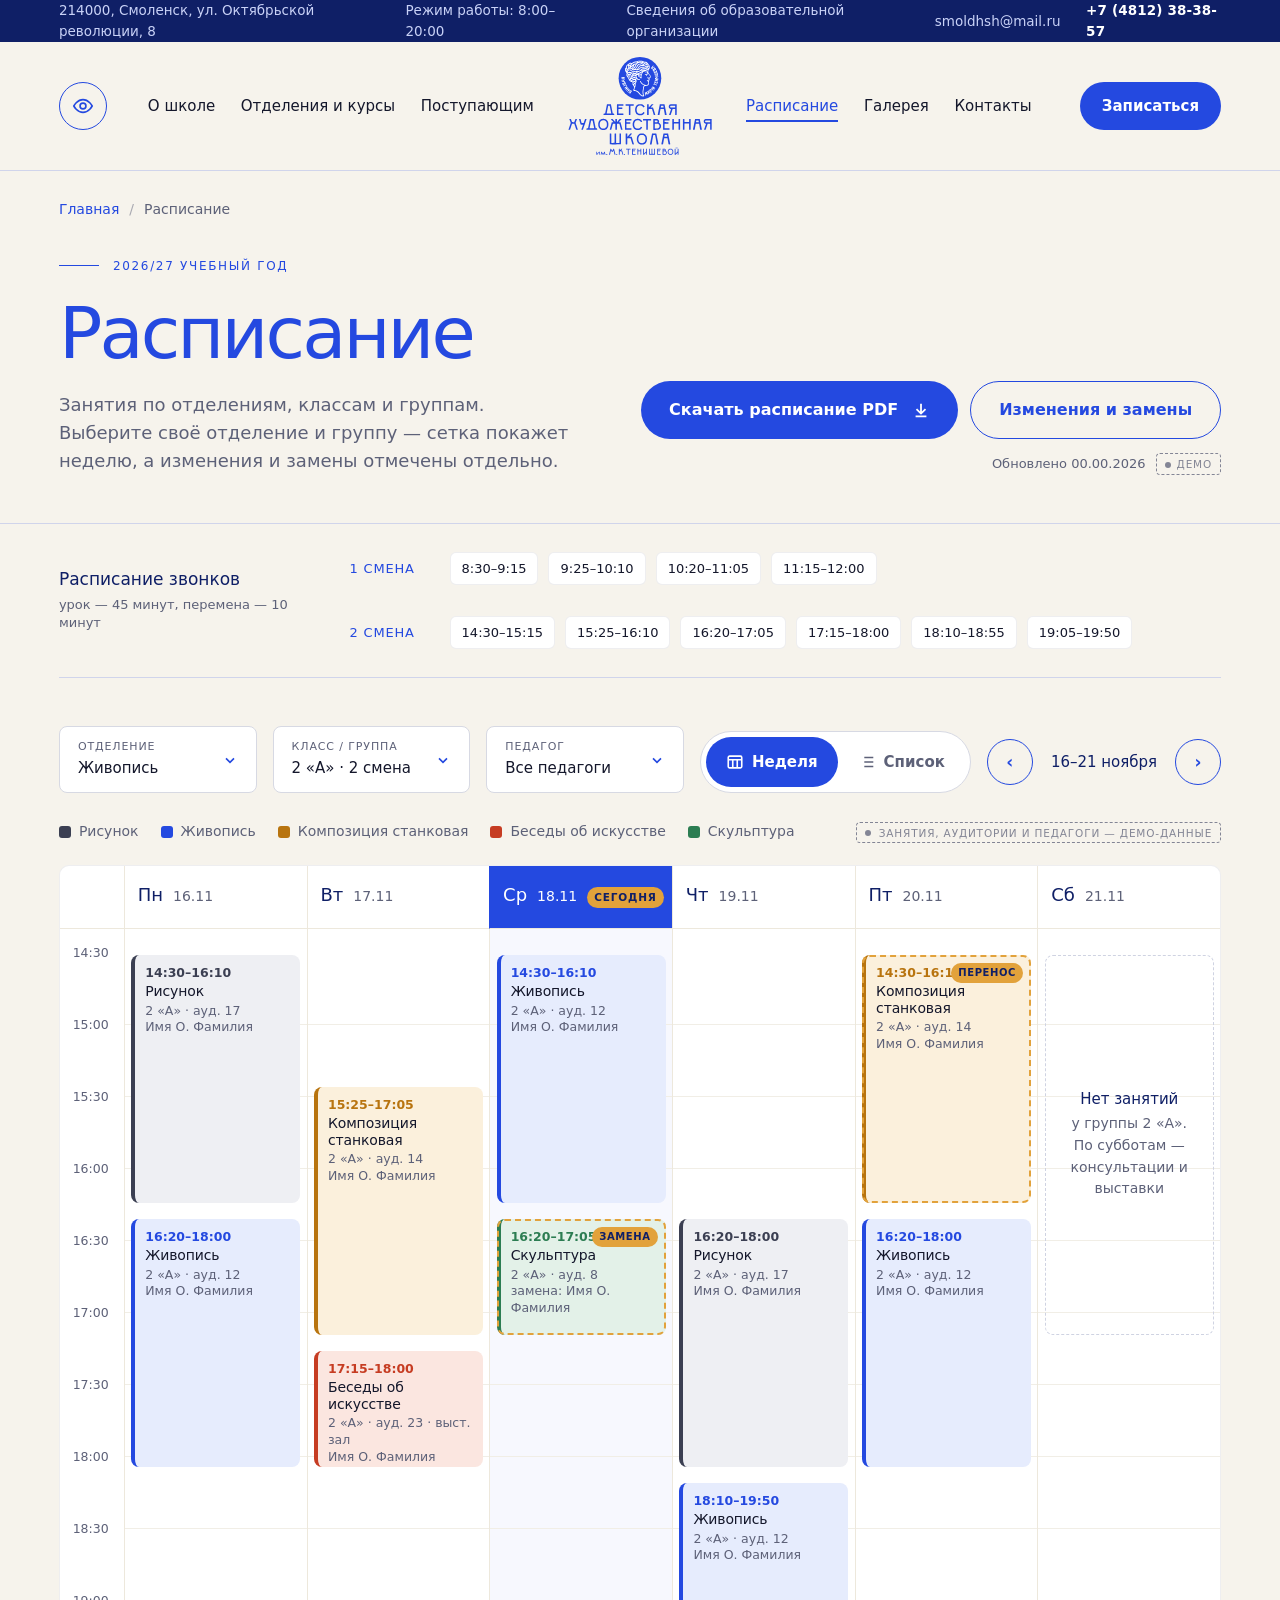
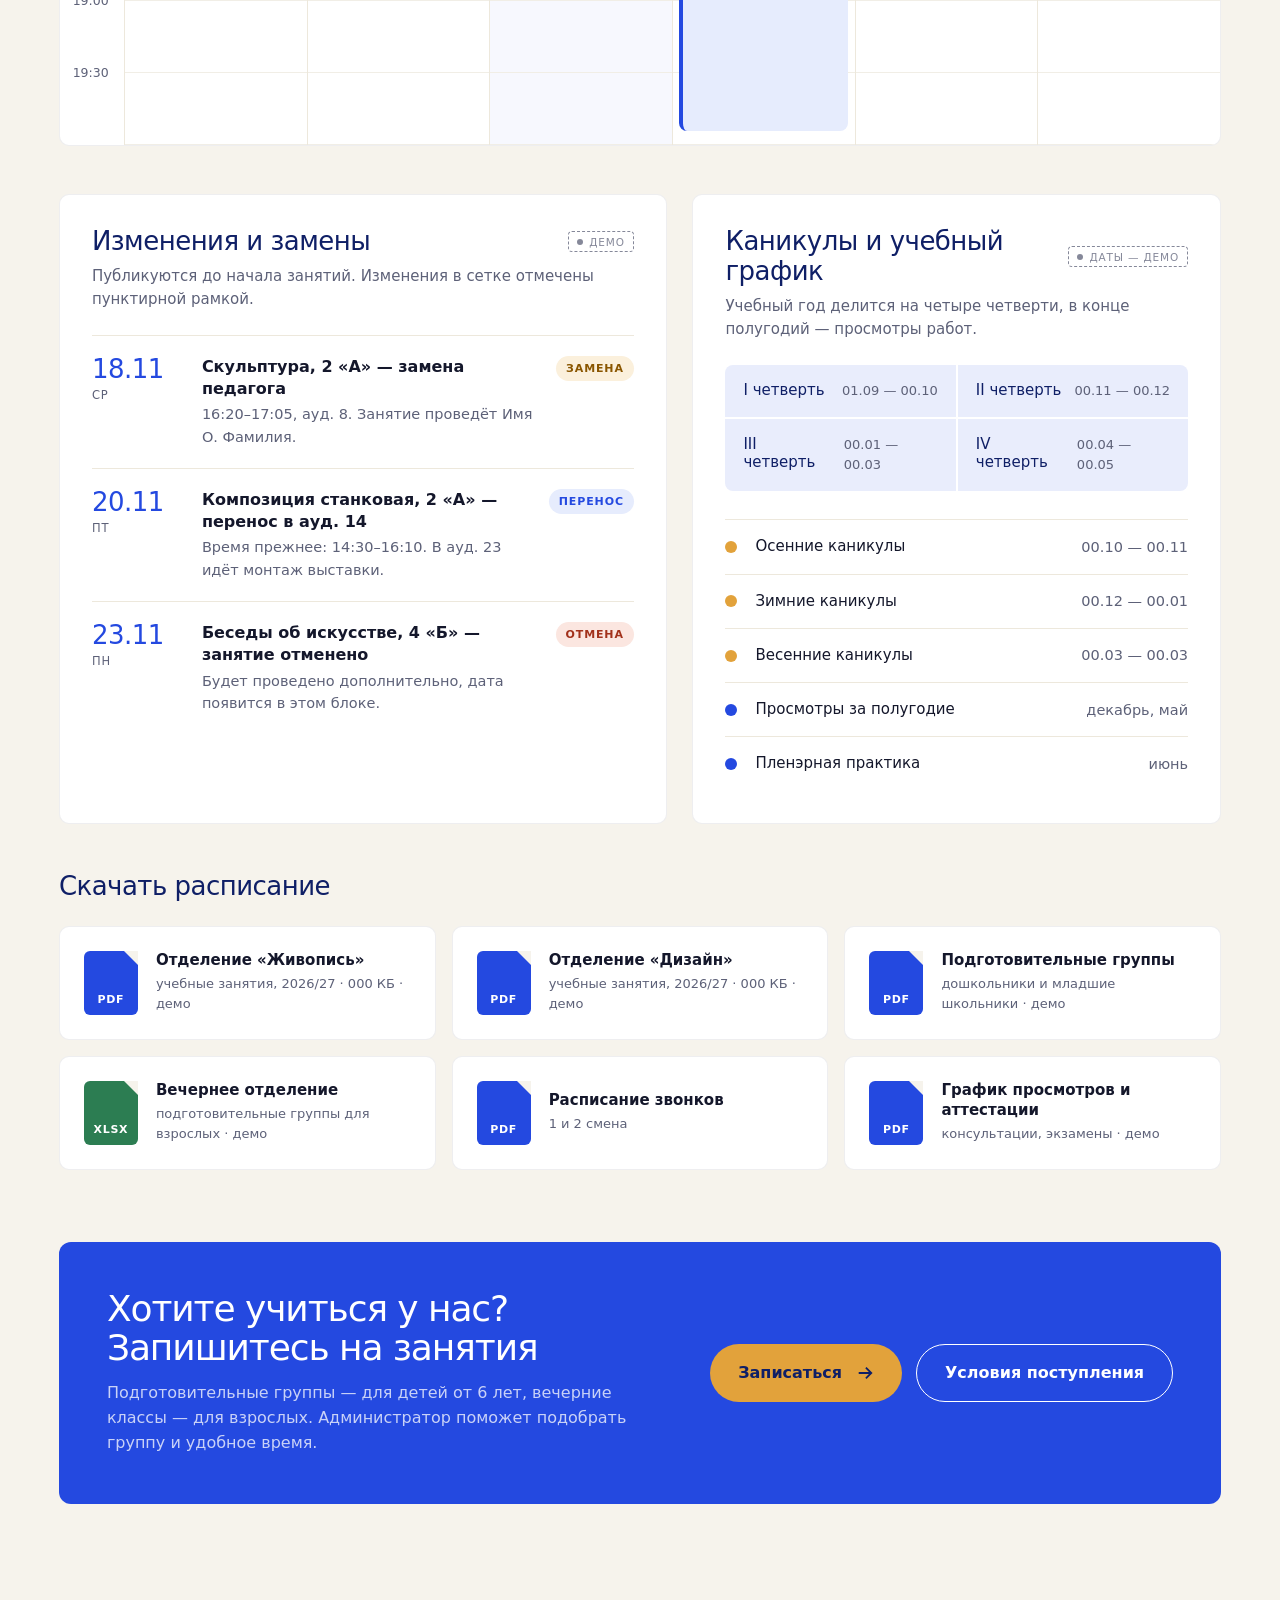
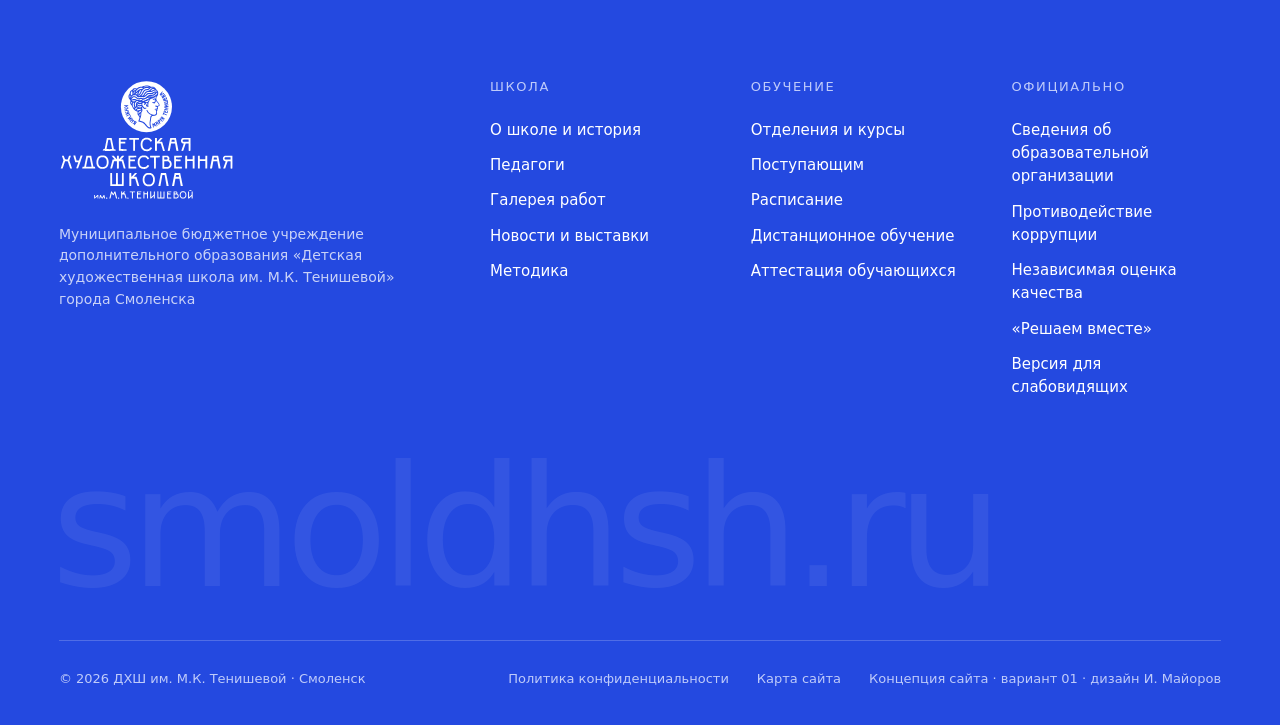
==== schedule.html @ 54ce4056 "Резиновая сетка до 1920, шапка с логотипом по центру, страница расписания" ====
<!DOCTYPE html>
<html lang="ru">
<head>
<meta charset="utf-8">
<meta name="viewport" content="width=device-width, initial-scale=1">
<title>Расписание — ДХШ им. М.К. Тенишевой · концепция</title>
<link rel="stylesheet" href="css/site.css">
</head>
<body>

<!-- ========== Утилитная строка ========== -->
<div class="util"><div class="wrap">
  <span>214000, Смоленск, ул. Октябрьской революции, 8</span>
  <span>Режим работы: 8:00–20:00</span>
  <span class="sp"></span>
  <a href="#">Сведения об образовательной организации</a>
  <a href="#">smoldhsh@mail.ru</a>
  <a class="ph-top" href="#">+7 (4812) 38-38-57</a>
</div></div>

<!-- ========== Шапка: логотип по центру, меню 3 + 3 ========== -->
<header class="top"><div class="wrap">
  <div class="h-side l">
    <a class="eye-btn" href="#" title="Версия для слабовидящих" aria-label="Версия для слабовидящих"><svg viewBox="0 0 24 24" fill="none" stroke="currentColor" stroke-width="1.8"><path d="M2 12s3.6-7 10-7 10 7 10 7-3.6 7-10 7S2 12 2 12Z"/><circle cx="12" cy="12" r="3.2"/></svg><span class="lbl">Для слабовидящих</span></a>
    <nav class="main"><a href="index.html#about">О школе</a><a href="index.html#deps">Отделения и курсы</a><a href="index.html#admit">Поступающим</a></nav>
  </div>
  <a class="logo" href="index.html"><img src="img/logo-vertical-blue.svg" alt="Детская художественная школа им. М.К. Тенишевой"></a>
  <div class="h-side r">
    <nav class="main"><a href="schedule.html" class="on" aria-current="page">Расписание</a><a href="index.html#gallery">Галерея</a><a href="index.html#contacts">Контакты</a></nav>
    <a class="btn btn-blue btn-sm" href="index.html#signup">Записаться</a>
  </div>
</div></header>


<main>
<div class="pg-head"><div class="wrap">
  <nav class="crumbs" aria-label="Хлебные крошки"><a href="index.html">Главная</a><i>/</i><span>Расписание</span></nav>
  <div class="row">
    <div>
      <div class="eyebrow"><i></i>2026/27 учебный год</div>
      <h1>Расписание</h1>
      <p class="lead">Занятия по отделениям, классам и группам. Выберите своё отделение и группу — сетка покажет неделю, а изменения и замены отмечены отдельно.</p>
    </div>
    <div class="pg-actions">
      <div class="btns"><a class="btn btn-blue" href="#docs">Скачать расписание PDF <svg class="arr" viewBox="0 0 20 20" fill="none" stroke="currentColor" stroke-width="2"><path d="M10 3v11M5 9l5 5 5-5M4 17h12"/></svg></a><a class="btn btn-ghost" style="color:var(--blue)" href="#changes">Изменения и замены</a></div>
      <small>Обновлено 00.00.2026 <span class="tag">демо</span></small>
    </div>
  </div>
</div></div>

<div class="wrap">
  <div class="bells">
    <h3>Расписание звонков<small>урок — 45 минут, перемена — 10 минут</small></h3>
    <div class="shift"><b>1 смена</b><span>8:30–9:15</span><span>9:25–10:10</span><span>10:20–11:05</span><span>11:15–12:00</span></div>
    <div class="shift"><b>2 смена</b><span>14:30–15:15</span><span>15:25–16:10</span><span>16:20–17:05</span><span>17:15–18:00</span><span>18:10–18:55</span><span>19:05–19:50</span></div>
  </div>
</div>

<section class="sched" style="padding-top:clamp(48px,3.4vw,72px)"><div class="wrap">
  <div class="toolbar">
    <div class="sel"><div><small>Отделение</small><b>Живопись</b></div><svg viewBox="0 0 20 20" fill="none" stroke="currentColor" stroke-width="2"><path d="M5 8l5 5 5-5"/></svg></div>
    <div class="sel"><div><small>Класс / группа</small><b>2 «А» · 2 смена</b></div><svg viewBox="0 0 20 20" fill="none" stroke="currentColor" stroke-width="2"><path d="M5 8l5 5 5-5"/></svg></div>
    <div class="sel"><div><small>Педагог</small><b>Все педагоги</b></div><svg viewBox="0 0 20 20" fill="none" stroke="currentColor" stroke-width="2"><path d="M5 8l5 5 5-5"/></svg></div>
    <div class="seg"><span class="on"><svg viewBox="0 0 20 20" fill="none" stroke="currentColor" stroke-width="1.8"><rect x="2.5" y="3.5" width="15" height="13" rx="1.5"/><path d="M2.5 7.5h15M7.5 7.5v9M12.5 7.5v9"/></svg>Неделя</span><span><svg viewBox="0 0 20 20" fill="none" stroke="currentColor" stroke-width="1.8"><path d="M7 5h10M7 10h10M7 15h10M3 5h.01M3 10h.01M3 15h.01"/></svg>Список</span></div>
    <div class="weeknav"><a href="#">‹</a><b>16–21 ноября</b><a href="#">›</a></div>
  </div>
  <div class="legend">
    <span><i style="background:#3B3F52"></i>Рисунок</span><span><i style="background:#2449E0"></i>Живопись</span><span><i style="background:#B8740F"></i>Композиция станковая</span><span><i style="background:#C63C22"></i>Беседы об искусстве</span><span><i style="background:#2C7D52"></i>Скульптура</span>
    <span class="tag">занятия, аудитории и педагоги — демо-данные</span>
  </div>
  <div class="week">
    <div class="corner"></div><div class="dh"><b>Пн</b><span>16.11</span></div><div class="dh"><b>Вт</b><span>17.11</span></div><div class="dh today"><b>Ср</b><span>18.11</span><em>сегодня</em></div><div class="dh"><b>Чт</b><span>19.11</span></div><div class="dh"><b>Пт</b><span>20.11</span></div><div class="dh"><b>Сб</b><span>21.11</span></div>
    <div class="axis"><span style="grid-row:3">14:30</span><span style="grid-row:9">15:00</span><span style="grid-row:15">15:30</span><span style="grid-row:21">16:00</span><span style="grid-row:27">16:30</span><span style="grid-row:33">17:00</span><span style="grid-row:39">17:30</span><span style="grid-row:45">18:00</span><span style="grid-row:51">18:30</span><span style="grid-row:57">19:00</span><span style="grid-row:63">19:30</span></div><div class="day"><div class="les c-ris" style="grid-row:3/24"><span class="t">14:30–16:10</span><h4>Рисунок</h4><p>2 «А» · ауд. 17<br>Имя О. Фамилия</p></div><div class="les c-zh" style="grid-row:25/46"><span class="t">16:20–18:00</span><h4>Живопись</h4><p>2 «А» · ауд. 12<br>Имя О. Фамилия</p></div></div><div class="day"><div class="les c-kom" style="grid-row:14/35"><span class="t">15:25–17:05</span><h4>Композиция станковая</h4><p>2 «А» · ауд. 14<br>Имя О. Фамилия</p></div><div class="les c-bes" style="grid-row:36/46"><span class="t">17:15–18:00</span><h4>Беседы об искусстве</h4><p>2 «А» · ауд. 23 · выст. зал<br>Имя О. Фамилия</p></div></div><div class="day today"><div class="les c-zh" style="grid-row:3/24"><span class="t">14:30–16:10</span><h4>Живопись</h4><p>2 «А» · ауд. 12<br>Имя О. Фамилия</p></div><div class="les c-sk chg" style="grid-row:25/35"><span class="badge">замена</span><span class="t">16:20–17:05</span><h4>Скульптура</h4><p>2 «А» · ауд. 8<br>замена: Имя О. Фамилия</p></div></div><div class="day"><div class="les c-ris" style="grid-row:25/46"><span class="t">16:20–18:00</span><h4>Рисунок</h4><p>2 «А» · ауд. 17<br>Имя О. Фамилия</p></div><div class="les c-zh" style="grid-row:47/68"><span class="t">18:10–19:50</span><h4>Живопись</h4><p>2 «А» · ауд. 12<br>Имя О. Фамилия</p></div></div><div class="day"><div class="les c-kom chg" style="grid-row:3/24"><span class="badge">перенос</span><span class="t">14:30–16:10</span><h4>Композиция станковая</h4><p>2 «А» · ауд. 14<br>Имя О. Фамилия</p></div><div class="les c-zh" style="grid-row:25/46"><span class="t">16:20–18:00</span><h4>Живопись</h4><p>2 «А» · ауд. 12<br>Имя О. Фамилия</p></div></div><div class="day"><div class="free" style="grid-row:3/35"><div><b>Нет занятий</b>у группы 2 «А».<br>По субботам — консультации и выставки</div></div></div>
  </div>

  <div class="below">
    <div class="panel" id="changes">
      <h3>Изменения и замены <span class="tag" style="color:var(--muted);font-size:10.5px">демо</span></h3>
      <p class="s">Публикуются до начала занятий. Изменения в сетке отмечены пунктирной рамкой.</p>
      <div class="chg-item"><div class="d">18.11<small>ср</small></div><div><h4>Скульптура, 2 «А» — замена педагога</h4><p>16:20–17:05, ауд. 8. Занятие проведёт Имя О. Фамилия.</p></div><span class="kind k-zam">замена</span></div>
      <div class="chg-item"><div class="d">20.11<small>пт</small></div><div><h4>Композиция станковая, 2 «А» — перенос в ауд. 14</h4><p>Время прежнее: 14:30–16:10. В ауд. 23 идёт монтаж выставки.</p></div><span class="kind k-per">перенос</span></div>
      <div class="chg-item"><div class="d">23.11<small>пн</small></div><div><h4>Беседы об искусстве, 4 «Б» — занятие отменено</h4><p>Будет проведено дополнительно, дата появится в этом блоке.</p></div><span class="kind k-otm">отмена</span></div>
    </div>
    <div class="panel">
      <h3>Каникулы и учебный график <span class="tag" style="color:var(--muted);font-size:10.5px">даты — демо</span></h3>
      <p class="s">Учебный год делится на четыре четверти, в конце полугодий — просмотры работ.</p>
      <div class="term"><div><b>I четверть</b><span>01.09 — 00.10</span></div><div><b>II четверть</b><span>00.11 — 00.12</span></div><div><b>III четверть</b><span>00.01 — 00.03</span></div><div><b>IV четверть</b><span>00.04 — 00.05</span></div></div>
      <ul class="hol">
        <li><i></i>Осенние каникулы<span>00.10 — 00.11</span></li>
        <li><i></i>Зимние каникулы<span>00.12 — 00.01</span></li>
        <li><i></i>Весенние каникулы<span>00.03 — 00.03</span></li>
        <li><i class="v"></i>Просмотры за полугодие<span>декабрь, май</span></li>
        <li><i class="v"></i>Пленэрная практика<span>июнь</span></li>
      </ul>
    </div>
  </div>

  <div class="docs" id="docs">
    <h3>Скачать расписание</h3>
    <div class="docs-grid">
      <a class="doc" href="#"><span class="ext">PDF</span><div><h4>Отделение «Живопись»</h4><p>учебные занятия, 2026/27 · 000 КБ · демо</p></div></a>
      <a class="doc" href="#"><span class="ext">PDF</span><div><h4>Отделение «Дизайн»</h4><p>учебные занятия, 2026/27 · 000 КБ · демо</p></div></a>
      <a class="doc" href="#"><span class="ext">PDF</span><div><h4>Подготовительные группы</h4><p>дошкольники и младшие школьники · демо</p></div></a>
      <a class="doc" href="#"><span class="ext x">XLSX</span><div><h4>Вечернее отделение</h4><p>подготовительные группы для взрослых · демо</p></div></a>
      <a class="doc" href="#"><span class="ext">PDF</span><div><h4>Расписание звонков</h4><p>1 и 2 смена</p></div></a>
      <a class="doc" href="#"><span class="ext">PDF</span><div><h4>График просмотров и аттестации</h4><p>консультации, экзамены · демо</p></div></a>
    </div>
  </div>

  <div class="cta-band">
    <div><h3>Хотите учиться у нас? Запишитесь на занятия</h3><p>Подготовительные группы — для детей от 6 лет, вечерние классы — для взрослых. Администратор поможет подобрать группу и удобное время.</p></div>
    <div class="btns"><a class="btn btn-ochre" href="index.html#signup">Записаться <svg class="arr" viewBox="0 0 20 20" fill="none" stroke="currentColor" stroke-width="2"><path d="M3 10h13M11 4l6 6-6 6"/></svg></a><a class="btn btn-ghost" href="index.html#admit">Условия поступления</a></div>
  </div>
</div></section>
</main>

<!-- ========== Подвал ========== -->
<footer><div class="wrap">
  <div class="f-top">
    <div class="lg"><img src="img/logo-vertical-white.svg" alt="ДХШ им. М.К. Тенишевой"><p>Муниципальное бюджетное учреждение дополнительного образования «Детская художественная школа им. М.К. Тенишевой» города Смоленска</p></div>
    <div class="f-col"><h5>Школа</h5><a href="#">О школе и история</a><a href="#">Педагоги</a><a href="#">Галерея работ</a><a href="#">Новости и выставки</a><a href="#">Методика</a></div>
    <div class="f-col"><h5>Обучение</h5><a href="#">Отделения и курсы</a><a href="index.html#admit">Поступающим</a><a href="schedule.html">Расписание</a><a href="#">Дистанционное обучение</a><a href="#">Аттестация обучающихся</a></div>
    <div class="f-col"><h5>Официально</h5><a href="#">Сведения об образовательной организации</a><a href="#">Противодействие коррупции</a><a href="#">Независимая оценка качества</a><a href="#">«Решаем вместе»</a><a href="#">Версия для слабовидящих</a></div>
  </div>
  <div class="f-big">smoldhsh.ru</div>
  <div class="f-bot"><span>© 2026 ДХШ им. М.К. Тенишевой · Смоленск</span><div><a href="#">Политика конфиденциальности</a><a href="#">Карта сайта</a><span>Концепция сайта · вариант 01 · дизайн И. Майоров</span></div></div>
</div></footer>

</body>
</html>
---- css/site.css ----
/* ---------- Шрифты: локально, SIL OFL 1.1 ---------- */
@font-face{font-family:"Unbounded";src:url(../fonts/unbounded-cyrillic-400-normal.woff2) format("woff2");font-weight:400;unicode-range:U+0301,U+0400-045F,U+0490-0491,U+04B0-04B1,U+2116}
@font-face{font-family:"Unbounded";src:url(../fonts/unbounded-latin-400-normal.woff2) format("woff2");font-weight:400;unicode-range:U+0000-00FF,U+2000-206F,U+20AC,U+2122,U+2190-21FF}
@font-face{font-family:"Unbounded";src:url(../fonts/unbounded-cyrillic-300-normal.woff2) format("woff2");font-weight:300;unicode-range:U+0301,U+0400-045F,U+0490-0491,U+04B0-04B1,U+2116}
@font-face{font-family:"Unbounded";src:url(../fonts/unbounded-latin-300-normal.woff2) format("woff2");font-weight:300;unicode-range:U+0000-00FF,U+2000-206F,U+20AC,U+2122,U+2190-21FF}
@font-face{font-family:"Unbounded";src:url(../fonts/unbounded-cyrillic-500-normal.woff2) format("woff2");font-weight:500;unicode-range:U+0301,U+0400-045F,U+0490-0491,U+04B0-04B1,U+2116}
@font-face{font-family:"Unbounded";src:url(../fonts/unbounded-latin-500-normal.woff2) format("woff2");font-weight:500;unicode-range:U+0000-00FF,U+2000-206F,U+20AC,U+2122,U+2190-21FF}
@font-face{font-family:"Unbounded";src:url(../fonts/unbounded-cyrillic-600-normal.woff2) format("woff2");font-weight:600;unicode-range:U+0301,U+0400-045F,U+0490-0491,U+04B0-04B1,U+2116}
@font-face{font-family:"Unbounded";src:url(../fonts/unbounded-latin-600-normal.woff2) format("woff2");font-weight:600;unicode-range:U+0000-00FF,U+2000-206F,U+20AC,U+2122,U+2190-21FF}
@font-face{font-family:"Onest";src:url(../fonts/onest-cyrillic-400-normal.woff2) format("woff2");font-weight:400;unicode-range:U+0301,U+0400-045F,U+0490-0491,U+04B0-04B1,U+2116}
@font-face{font-family:"Onest";src:url(../fonts/onest-latin-400-normal.woff2) format("woff2");font-weight:400;unicode-range:U+0000-00FF,U+2000-206F,U+20AC,U+2122,U+2190-21FF}
@font-face{font-family:"Onest";src:url(../fonts/onest-cyrillic-500-normal.woff2) format("woff2");font-weight:500;unicode-range:U+0301,U+0400-045F,U+0490-0491,U+04B0-04B1,U+2116}
@font-face{font-family:"Onest";src:url(../fonts/onest-latin-500-normal.woff2) format("woff2");font-weight:500;unicode-range:U+0000-00FF,U+2000-206F,U+20AC,U+2122,U+2190-21FF}
@font-face{font-family:"Onest";src:url(../fonts/onest-cyrillic-600-normal.woff2) format("woff2");font-weight:600;unicode-range:U+0301,U+0400-045F,U+0490-0491,U+04B0-04B1,U+2116}
@font-face{font-family:"Onest";src:url(../fonts/onest-latin-600-normal.woff2) format("woff2");font-weight:600;unicode-range:U+0000-00FF,U+2000-206F,U+20AC,U+2122,U+2190-21FF}

:root{
  --blue:#2449E0; --blue-d:#1A35A8; --blue-ink:#0F1F66; --blue-50:#E9EDFC;
  --paper:#F6F3EC; --paper-2:#EDE8DC; --white:#fff; --ink:#14172B; --muted:#5D6178;
  --ochre:#E2A23B; --red:#D9472B;
  --disp:"Unbounded",system-ui,sans-serif; --text:"Onest",system-ui,sans-serif;
  --pad:clamp(24px,4.6vw,96px); --maxw:1920px;
}
*{box-sizing:border-box;margin:0;padding:0}
html{background:var(--paper)}
body{min-width:1280px;margin:0;font-family:var(--text);font-size:clamp(17px,.62vw + 8px,19px);line-height:1.55;color:var(--ink);background:var(--paper);-webkit-font-smoothing:antialiased}
a{color:inherit;text-decoration:none}
img{display:block;max-width:100%}
.wrap{width:100%;max-width:var(--maxw);margin-inline:auto;padding-inline:var(--pad)}
.disp{font-family:var(--disp)}
.eyebrow{font-family:var(--disp);font-size:12px;letter-spacing:.14em;text-transform:uppercase;font-weight:500}
.tag{display:inline-flex;align-items:center;gap:6px;font:500 10.5px/1 var(--text);letter-spacing:.08em;text-transform:uppercase;padding:5px 8px 4px;border:1px dashed currentColor;border-radius:4px;opacity:.75;white-space:nowrap}
.tag::before{content:"";width:6px;height:6px;border-radius:50%;background:currentColor}
.btn{display:inline-flex;align-items:center;gap:14px;font:600 16px/1 var(--text);padding:20px 28px;border-radius:999px;transition:.2s;white-space:nowrap}
.btn-ochre{background:var(--ochre);color:var(--blue-ink)}
.btn-blue{background:var(--blue);color:#fff}
.btn-ghost{border:1.5px solid currentColor}
.arr{width:18px;height:18px;flex:none}
h2.sec{font:500 clamp(56px,3.9vw,80px)/1.05 var(--disp);letter-spacing:-.02em;color:var(--blue)}
.sec-head{display:grid;grid-template-columns:1fr auto;align-items:end;gap:40px;margin-bottom:clamp(56px,3.9vw,80px)}
.sec-head .num{font:400 13px/1 var(--disp);color:var(--blue);letter-spacing:.1em;margin-bottom:20px;display:flex;gap:14px;align-items:center}
.sec-head .num::after{content:"";width:64px;height:1px;background:var(--blue)}
.link{font:600 15px/1 var(--text);color:var(--blue);display:inline-flex;gap:10px;align-items:center;border-bottom:1.5px solid currentColor;padding-bottom:6px}

/* ---------- Утилитная строка + шапка ---------- */
.util{background:var(--blue-ink);color:#C9D2F7;font-size:clamp(13.5px,.75vw,15px)}
.util .wrap{display:flex;align-items:center;gap:clamp(24px,2vw,40px);height:42px}
.util .sp{flex:1}
.util a:hover{color:#fff}
.util .ph-top{color:#fff;font-weight:600;letter-spacing:.01em}
header.top{background:var(--paper);border-bottom:1px solid rgba(36,73,224,.18);position:relative;z-index:5}
header.top .wrap{display:grid;grid-template-columns:1fr auto 1fr;align-items:center;height:clamp(128px,7.4vw,152px);gap:clamp(28px,2.6vw,64px)}
.h-side{display:flex;align-items:center;gap:24px;min-width:0}
.h-side.l{justify-content:space-between}
.h-side.r{justify-content:space-between}
.logo{display:block;justify-self:center}
.logo img{height:clamp(100px,5.9vw,124px);width:auto}
nav.main{display:flex;gap:clamp(24px,2vw,44px);font:500 clamp(15px,.85vw,17px)/1 var(--text);white-space:nowrap}
nav.main a{position:relative;padding:8px 0}
nav.main a.on{color:var(--blue)}
nav.main a.on::after{content:"";position:absolute;left:0;right:0;bottom:0;height:2px;background:var(--blue)}
.eye-btn{display:inline-flex;align-items:center;gap:10px;height:clamp(48px,2.9vw,54px);padding:0 clamp(14px,1vw,22px);border-radius:999px;border:1.5px solid var(--blue);color:var(--blue);font:600 clamp(14px,.8vw,16px)/1 var(--text);white-space:nowrap}
.eye-btn svg{width:22px;height:22px;flex:none}
.eye-btn .lbl-s{display:none}
.btn-sm{height:clamp(48px,2.9vw,54px);padding:0 clamp(22px,1.6vw,30px);font-size:clamp(15px,.85vw,17px)}
@media (max-width:1799px){.eye-btn .lbl{display:none}.eye-btn{width:48px;padding:0;justify-content:center}}
/* хлебные крошки */
.crumbs{font-size:14px;color:var(--muted);display:flex;gap:10px;align-items:center;padding:28px 0 0}
.crumbs a{color:var(--blue)}
.crumbs i{font-style:normal;opacity:.5}

/* ---------- Первый экран ---------- */
.hero{--heroh:clamp(736px,46.8vw,1000px);position:relative;background:var(--blue);color:#fff;height:var(--heroh);overflow:hidden}
.hero .wrap{display:grid;grid-template-columns:minmax(560px,1fr) auto;gap:clamp(40px,4vw,96px);height:100%}
.hero-copy{padding:clamp(76px,5.3vw,120px) 0 clamp(40px,2.6vw,60px);position:relative;z-index:2;display:flex;flex-direction:column}
.hero .eyebrow{color:#BFCBFA;display:flex;gap:14px;align-items:center;font-size:clamp(12px,.7vw,14px)}
.hero .eyebrow i{display:block;width:40px;height:1px;background:#BFCBFA}
.hero h1{font:500 clamp(76px,5.4vw,112px)/1.02 var(--disp);letter-spacing:-.035em;margin:.37em 0 .37em}
.hero h1 em{font-style:normal;font-weight:300;color:#BFCBFA}
.hero p.lead{font-size:clamp(20px,1.3vw,25px);line-height:1.5;color:#E3E8FD;max-width:27em}
.hero .cta{display:flex;gap:16px;margin-top:clamp(40px,2.6vw,56px)}
.hero .cta .btn{font-size:clamp(16px,.95vw,18px);padding:clamp(20px,1.3vw,24px) clamp(28px,1.9vw,36px)}
.hero .btn-ghost{color:#fff}
.hero-facts{margin-top:auto;display:flex;gap:clamp(44px,3.4vw,80px);font-size:clamp(14px,.8vw,16px);color:#BFCBFA}
.hero-facts b{display:block;font:500 clamp(26px,1.7vw,34px)/1.1 var(--disp);color:#fff;margin-bottom:4px}
/* развеска: арочные окна-рамы, размеры от высоты первого экрана */
.hang{position:relative;height:100%;container-type:size;width:calc(var(--heroh)*.7668 + 60px)}
.hang-in{display:flex;gap:3.6cqh;justify-content:flex-end;height:100%}
.hang .col{display:flex;flex-direction:column;align-items:flex-start;gap:3.6cqh}
.hang .c1{padding-top:7.5cqh}.hang .c2{padding-top:12.5cqh}.hang .c3{padding-top:4cqh;display:none}
.frame{background:#fff;padding:14px 14px 0;box-shadow:0 30px 60px -20px rgba(8,20,80,.55);width:fit-content}
.frame .pic{overflow:hidden;background:var(--paper-2)}
.frame .pic img{width:100%;height:100%;object-fit:cover}
.frame figcaption{font:500 clamp(11.5px,.68vw,13.5px)/1.35 var(--text);color:var(--muted);padding:10px 2px 12px;display:flex;justify-content:space-between;gap:10px;width:0;min-width:100%}
.frame figcaption b{color:var(--ink);font-weight:600}
.arch .pic{border-radius:999px 999px 0 0}
.f1 .pic{height:49.5cqh;aspect-ratio:300/380}
.f2 .pic{height:34cqh;aspect-ratio:1}
.f3 .pic{height:19.5cqh;aspect-ratio:2/1}
.f4 .pic{height:29cqh;aspect-ratio:230/224}
.f5 .pic{height:40cqh;aspect-ratio:3/4}
.f6 .pic{height:26cqh;aspect-ratio:4/3}
.hero-note{position:absolute;right:0;top:22px;z-index:3}

/* ---------- Быстрые маршруты ---------- */
.routes{position:relative;z-index:4;margin-top:-1px;background:var(--paper)}
.routes .grid{display:grid;grid-template-columns:repeat(4,1fr);border-bottom:1px solid rgba(36,73,224,.18)}
.route{padding:clamp(34px,2.2vw,44px) 32px clamp(34px,2.2vw,44px) 0;display:flex;gap:20px;align-items:flex-start;border-right:1px solid rgba(36,73,224,.18);padding-left:32px}
.route:first-child{padding-left:0}
.route:last-child{border-right:0}
.route .ic{width:52px;height:52px;border-radius:50%;background:var(--blue-50);color:var(--blue);display:grid;place-items:center;flex:none}
.route .ic svg{width:26px;height:26px}
.route h3{font:500 clamp(17px,1.05vw,21px)/1.25 var(--disp);color:var(--blue-ink);margin-bottom:6px;letter-spacing:-.01em}
.route p{font-size:clamp(14.5px,.8vw,16px);color:var(--muted);line-height:1.45}

section{padding:clamp(120px,8.3vw,170px) 0}

/* ---------- Отделения ---------- */
.deps{display:grid;grid-template-columns:repeat(6,1fr);gap:24px}
.dep{grid-column:span 2;background:#fff;border-radius:6px;overflow:hidden;display:flex;flex-direction:column;border:1px solid rgba(20,23,43,.06)}
.dep.wide{grid-column:span 3}
.dep .ph{height:clamp(230px,15.5vw,320px);position:relative;overflow:hidden}
.dep.wide .ph{height:clamp(260px,17.5vw,360px)}
.dep .ph img{width:100%;height:100%;object-fit:cover}
.dep .age{position:absolute;left:18px;top:18px;background:var(--blue);color:#fff;font:500 13px/1 var(--disp);padding:10px 14px;border-radius:999px}
.dep .body{padding:26px 28px 28px;display:flex;flex-direction:column;flex:1}
.dep h3{font:500 clamp(25px,1.55vw,30px)/1.15 var(--disp);color:var(--blue-ink);letter-spacing:-.02em;margin-bottom:12px}
.dep p{font-size:clamp(15.5px,.85vw,17px);color:var(--muted);flex:1}
.dep .meta{display:flex;justify-content:space-between;align-items:center;margin-top:22px;padding-top:18px;border-top:1px solid var(--paper-2);font-size:14px}
.dep .meta span{color:var(--muted)}
.dep .meta a{color:var(--blue);font-weight:600;display:flex;gap:8px;align-items:center}
.ph-solid{display:grid;place-items:center;background:var(--blue-50);color:var(--blue)}
.ph-solid svg{width:120px;height:120px;opacity:.9}

/* ---------- Поступление ---------- */
.admit{background:var(--blue-ink);color:#fff;position:relative;overflow:hidden}
.admit h2.sec{color:#fff}
.admit .sec-head .num{color:#9FB0F5}.admit .sec-head .num::after{background:#9FB0F5}
.admit-grid{display:grid;grid-template-columns:1fr clamp(420px,26vw,520px);gap:clamp(80px,6vw,140px)}
.timeline{display:grid;grid-template-columns:repeat(3,1fr);gap:0;border-top:1px solid rgba(255,255,255,.22)}
.step{padding:32px 28px 0 0;position:relative}
.step::before{content:"";position:absolute;top:-7px;left:0;width:13px;height:13px;border-radius:50%;background:var(--ochre)}
.step .d{font:500 clamp(30px,2.1vw,42px)/1.1 var(--disp);letter-spacing:-.02em;margin-bottom:6px}
.step .m{font:400 13px/1 var(--disp);color:#9FB0F5;letter-spacing:.08em;text-transform:uppercase;margin-bottom:16px}
.step p{font-size:clamp(15.5px,.85vw,17px);color:#C9D2F7}
.admit-cols{display:grid;grid-template-columns:repeat(auto-fit,minmax(300px,1fr));gap:40px;margin-top:64px}
.admit-cols h4{font:500 15px/1.3 var(--disp);margin-bottom:14px;color:#fff}
.admit-cols ul{list-style:none;font-size:clamp(15px,.85vw,17px);color:#C9D2F7}
.admit-cols li{padding:9px 0;border-bottom:1px solid rgba(255,255,255,.12);display:flex;gap:12px}
.admit-cols li::before{content:"—";color:var(--ochre)}
.signup{background:#fff;color:var(--ink);border-radius:8px;padding:36px;align-self:start}
.signup h3{font:500 24px/1.2 var(--disp);color:var(--blue-ink);margin-bottom:8px;letter-spacing:-.02em}
.signup p.s{font-size:14.5px;color:var(--muted);margin-bottom:24px}
.field{border:1px solid #D7D9E3;border-radius:6px;padding:13px 16px;margin-bottom:12px;font-size:15px;color:#8C90A6;display:flex;justify-content:space-between}
.field small{font-size:11px;color:var(--muted);text-transform:uppercase;letter-spacing:.06em;display:block;margin-bottom:3px}
.field div{display:flex;flex-direction:column}
.field b{font-weight:400;color:var(--ink)}
.signup .btn{width:100%;justify-content:center;margin-top:10px}
.signup .fine{font-size:12px;color:var(--muted);margin-top:14px;line-height:1.45}
.admit .medal2{position:absolute;right:-200px;bottom:-260px;width:620px;opacity:.06}
.admit .tag{color:#9FB0F5}

/* ---------- Галерея ---------- */
.gal-filters{display:flex;gap:10px;margin-bottom:40px}
.chip{font:500 14px/1 var(--text);padding:12px 18px;border-radius:999px;border:1px solid rgba(36,73,224,.3);color:var(--blue)}
.chip.on{background:var(--blue);color:#fff;border-color:var(--blue)}
.salon{display:grid;grid-template-columns:repeat(12,1fr);grid-template-rows:clamp(300px,21vw,440px) clamp(220px,15.5vw,320px) clamp(300px,21vw,440px);gap:clamp(24px,1.7vw,36px)}
.w{background:#fff;padding:16px 16px 0;display:flex;flex-direction:column;box-shadow:0 1px 0 rgba(20,23,43,.06),0 18px 40px -24px rgba(20,23,43,.35)}
.w .pic{flex:1;overflow:hidden;min-height:0}
.w .pic img{width:100%;height:100%;object-fit:cover}
.w figcaption{display:flex;justify-content:space-between;align-items:baseline;gap:12px;padding:12px 2px 14px;font-size:clamp(13px,.75vw,15px);color:var(--muted)}
.w figcaption b{font-weight:600;color:var(--ink);font-size:14px}
.g1{grid-column:1/5;grid-row:1/3}
.g2{grid-column:5/9;grid-row:1/2}
.g3{grid-column:9/13;grid-row:1/3}
.g4{grid-column:5/9;grid-row:2/4}
.g5{grid-column:1/5;grid-row:3/4}
.g6{grid-column:9/13;grid-row:3/4}
.gal-foot{display:flex;justify-content:space-between;align-items:center;margin-top:48px;padding-top:28px;border-top:1px solid rgba(36,73,224,.18)}
.gal-foot p{font-size:15px;color:var(--muted);max-width:640px}

/* ---------- Афиша ---------- */
.news{background:#fff}
.news-grid{display:grid;grid-template-columns:1.25fr 1fr 1fr;gap:28px}
.card{display:flex;flex-direction:column}
.card .ph{height:clamp(260px,18vw,380px);border-radius:6px;overflow:hidden;position:relative;margin-bottom:22px}
.card.big .ph{height:clamp(360px,25vw,520px)}
.card .ph img{width:100%;height:100%;object-fit:cover}
.card .date{font:500 13px/1 var(--disp);color:var(--blue);letter-spacing:.04em;display:flex;gap:12px;align-items:center;margin-bottom:12px}
.card .date span{font:500 11px/1 var(--text);letter-spacing:.08em;text-transform:uppercase;color:var(--muted);background:var(--paper);padding:6px 9px;border-radius:999px}
.card h3{font:500 clamp(21px,1.3vw,26px)/1.25 var(--disp);letter-spacing:-.015em;color:var(--blue-ink);margin-bottom:10px}
.card.big h3{font-size:clamp(27px,1.75vw,34px)}
.card p{font-size:15.5px;color:var(--muted)}
.ph-pattern{background:var(--blue);display:grid;place-items:center;color:#fff}
.ph-pattern .lab{font:500 12px/1.4 var(--text);letter-spacing:.08em;text-transform:uppercase;border:1px dashed rgba(255,255,255,.6);padding:10px 14px;border-radius:4px}
.events{margin-top:64px;display:grid;grid-template-columns:repeat(3,1fr);gap:0;border-top:2px solid var(--blue)}
.ev{padding:28px 32px 28px 0;display:grid;grid-template-columns:88px 1fr;gap:18px;border-right:1px solid var(--paper-2);margin-right:32px}
.ev:last-child{border-right:0;margin-right:0}
.ev .day{font:500 44px/1 var(--disp);color:var(--blue);letter-spacing:-.03em}
.ev .day small{display:block;font:400 12px/1 var(--disp);letter-spacing:.1em;text-transform:uppercase;margin-top:8px}
.ev h4{font:600 17px/1.3 var(--text);margin-bottom:6px}
.ev p{font-size:14px;color:var(--muted)}

/* ---------- О школе ---------- */
.about-top{display:grid;grid-template-columns:7fr 5fr;gap:80px;align-items:end}
.about h2.big{font:500 clamp(56px,3.9vw,84px)/1.04 var(--disp);letter-spacing:-.03em;color:var(--blue)}
.about .intro{font-size:clamp(19px,1.15vw,23px);line-height:1.55;color:var(--ink)}
.bld{margin-top:64px;position:relative;border-radius:6px;overflow:hidden;height:clamp(560px,38vw,860px)}
.bld img{width:100%;height:100%;object-fit:cover}
.bld .cap{position:absolute;left:28px;bottom:24px}
.bld .stamp{position:absolute;right:40px;top:40px;width:250px;background:var(--paper);padding:26px;border-radius:4px;box-shadow:0 20px 40px -20px rgba(15,31,102,.4)}
.stamp .y{font:500 54px/1 var(--disp);color:var(--blue);letter-spacing:-.03em}
.stamp p{font-size:14px;color:var(--muted);margin-top:10px;line-height:1.45}
.facts{display:grid;grid-template-columns:repeat(4,1fr);margin-top:0;border-bottom:1px solid rgba(36,73,224,.18)}
.fact{padding:36px 28px 36px 0;border-right:1px solid rgba(36,73,224,.18);padding-left:28px}
.fact:first-child{padding-left:0}.fact:last-child{border-right:0}
.fact b{display:block;font:500 clamp(46px,3.1vw,64px)/1 var(--disp);color:var(--blue);letter-spacing:-.03em;margin-bottom:12px}
.fact span{font-size:15px;color:var(--muted);display:block;line-height:1.45}
.heritage{display:grid;grid-template-columns:var(--emw) 1fr;--emw:clamp(420px,28vw,560px);gap:clamp(80px,7vw,160px);margin-top:110px;align-items:center}
.heritage .em{position:relative;width:var(--emw);height:var(--emw)}
.heritage .em img{width:100%;height:100%}
.heritage .em::after{content:"";position:absolute;inset:-18px;border:1px solid var(--blue);border-radius:50%}
.heritage .em::before{content:"";position:absolute;inset:-34px;border:1px dashed rgba(36,73,224,.45);border-radius:50%}
.heritage h3{font:500 clamp(40px,2.6vw,54px)/1.1 var(--disp);color:var(--blue-ink);letter-spacing:-.025em;margin:18px 0 24px}
.heritage p{font-size:clamp(17px,1vw,20px);color:var(--ink);margin-bottom:16px;max-width:42em}
.heritage .names{font:400 clamp(14px,.85vw,17px)/1.7 var(--disp);color:var(--blue);letter-spacing:.02em;margin:26px 0 30px;max-width:52em}
.heritage .eyebrow{color:var(--blue)}

/* ---------- Педагоги ---------- */
.teach{background:var(--paper-2)}
.t-grid{display:grid;grid-template-columns:repeat(4,1fr);gap:clamp(24px,1.7vw,36px)}
.t.xl{display:none}
@media (min-width:1800px){.t-grid{grid-template-columns:repeat(6,1fr)}.t.xl{display:block}}
.t .ph{height:clamp(340px,22vw,420px);border-radius:999px 999px 6px 6px;background:var(--blue-50);display:grid;place-items:center;position:relative;overflow:hidden;margin-bottom:20px}
.t .ph .ini{font:300 88px/1 var(--disp);color:var(--blue);opacity:.35}
.t .ph .tag{position:absolute;bottom:18px;left:50%;transform:translateX(-50%);color:var(--blue)}
.t h4{font:500 19px/1.25 var(--disp);color:var(--blue-ink);letter-spacing:-.01em;margin-bottom:6px}
.t p{font-size:14.5px;color:var(--muted)}

/* ---------- Контакты ---------- */
.contacts .grid{display:grid;grid-template-columns:5fr 7fr;gap:0;border-radius:8px;overflow:hidden;background:#fff}
.c-info{padding:clamp(56px,4vw,96px)}
.c-info h2.sec{font-size:clamp(44px,2.9vw,60px);margin-bottom:36px}
.c-row{padding:18px 0;border-top:1px solid var(--paper-2);display:grid;grid-template-columns:130px 1fr;gap:16px}
.c-row small{font:500 11.5px/1.6 var(--text);text-transform:uppercase;letter-spacing:.08em;color:var(--muted)}
.c-row b{font-weight:500;font-size:17px}
.c-row b.xl{font:500 24px/1.2 var(--disp);color:var(--blue);letter-spacing:-.01em;white-space:nowrap}
.map{position:relative;background:#E7EAF4;min-height:clamp(620px,40vw,780px);overflow:hidden}
.map svg{position:absolute;inset:0;width:100%;height:100%}
.pin{position:absolute;left:52%;top:44%;transform:translate(-50%,-100%);display:flex;flex-direction:column;align-items:center}
.pin .bub{background:var(--blue);color:#fff;font:500 14px/1.3 var(--text);padding:14px 18px;border-radius:8px;white-space:nowrap;box-shadow:0 14px 30px -10px rgba(15,31,102,.5)}
.pin .bub b{font-family:var(--disp);font-weight:500;display:block;font-size:15px}
.pin .stem{width:2px;height:28px;background:var(--blue)}
.pin .dot{width:16px;height:16px;border-radius:50%;background:var(--blue);border:4px solid #fff;box-shadow:0 0 0 2px var(--blue)}
.map .tag{position:absolute;left:24px;top:24px;color:var(--blue);background:#fff}

/* ---------- Обязательные ссылки ---------- */
.must{padding:72px 0 80px;border-top:1px solid rgba(36,73,224,.18)}
.must h3{font:500 14px/1 var(--disp);letter-spacing:.12em;text-transform:uppercase;color:var(--muted);margin-bottom:28px}
.must-grid{display:grid;grid-template-columns:1.4fr 1fr 1fr 1fr;gap:20px}
.mc{background:#fff;border-radius:6px;padding:26px;display:flex;flex-direction:column;gap:12px;min-height:170px;border:1px solid rgba(20,23,43,.07)}
.mc .ico{width:40px;height:40px;border-radius:8px;background:var(--blue-50);color:var(--blue);display:grid;place-items:center}
.mc .ico svg{width:22px;height:22px}
.mc h4{font:600 clamp(17px,1vw,20px)/1.3 var(--text)}
.mc p{font-size:clamp(13.5px,.78vw,15.5px);color:var(--muted);line-height:1.45}
.mc.svedenia{background:var(--blue);color:#fff;border:0}
.mc.svedenia .ico{background:rgba(255,255,255,.15);color:#fff}
.mc.svedenia p{color:#C9D2F7}
.gosweb{display:flex;gap:20px;margin-top:20px}
.gw{flex:1;height:96px;border:1.5px dashed #B9BFD6;border-radius:6px;display:flex;align-items:center;justify-content:space-between;padding:0 26px;font-size:14px;color:var(--muted)}
.gw b{color:var(--ink);font-weight:600;font-size:16px;display:block}

/* ---------- Подвал ---------- */
footer{background:var(--blue);color:#fff;padding:80px 0 36px;position:relative;overflow:hidden}
.f-top{display:grid;grid-template-columns:clamp(380px,24vw,480px) repeat(3,1fr);gap:clamp(48px,4vw,96px)}
.f-top .lg img{height:clamp(120px,7vw,150px);width:auto}
.f-top .lg p{font-size:14px;color:#C9D2F7;margin-top:24px;line-height:1.55}
.f-col h5{font:500 13px/1 var(--disp);letter-spacing:.12em;text-transform:uppercase;color:#BFCBFA;margin-bottom:20px}
.f-col a{display:block;font-size:clamp(15px,.85vw,17px);padding:6px 0;color:#fff}
.f-bot{display:flex;justify-content:space-between;margin-top:64px;padding-top:28px;border-top:1px solid rgba(255,255,255,.2);font-size:13px;color:#BFCBFA}
.f-bot div{display:flex;gap:28px}
.f-big{font:500 clamp(168px,11.5vw,236px)/0.8 var(--disp);letter-spacing:-.05em;color:rgba(255,255,255,.07);white-space:nowrap;margin:56px 0 -20px -8px}

/* =================== Страница «Расписание» =================== */
.pg-head{padding:0 0 clamp(48px,3.4vw,72px);border-bottom:1px solid rgba(36,73,224,.18)}
.pg-head .row{display:grid;grid-template-columns:1fr auto;gap:60px;align-items:end;margin-top:clamp(36px,2.6vw,56px)}
.pg-head h1{font:500 clamp(72px,5.6vw,120px)/1 var(--disp);letter-spacing:-.04em;color:var(--blue)}
.pg-head .eyebrow{color:var(--blue);display:flex;gap:14px;align-items:center;margin-bottom:22px}
.pg-head .eyebrow i{display:block;width:40px;height:1px;background:var(--blue)}
.pg-head p.lead{font-size:clamp(18px,1.1vw,22px);color:var(--muted);max-width:34em;margin-top:22px}
.pg-actions{display:flex;flex-direction:column;align-items:flex-end;gap:14px}
.pg-actions .btns{display:flex;gap:12px}
.pg-actions small{font-size:13px;color:var(--muted);display:flex;gap:10px;align-items:center}
.bells{display:grid;grid-template-columns:clamp(260px,18vw,340px) 1fr;row-gap:14px;gap:clamp(24px,2.4vw,56px);align-items:center;padding:clamp(28px,2vw,40px) 0;border-bottom:1px solid rgba(36,73,224,.18)}
.bells h3{font:500 clamp(17px,1vw,20px)/1.25 var(--disp);color:var(--blue-ink)}
.bells h3 small{display:block;font:400 13px/1.4 var(--text);color:var(--muted);margin-top:6px}
.shift{display:flex;align-items:center;gap:10px;flex-wrap:wrap;grid-column:2}
.bells h3{grid-row:1/3}
.shift b{font:500 13px/1 var(--disp);color:var(--blue);letter-spacing:.06em;text-transform:uppercase;width:90px}
.shift span{font:500 clamp(13px,.75vw,15px)/1 var(--text);padding:9px 11px;background:#fff;border-radius:6px;border:1px solid rgba(20,23,43,.07);white-space:nowrap}
.sched{padding:clamp(48px,3.4vw,72px) 0 clamp(96px,6.6vw,140px)}
.toolbar{display:grid;grid-template-columns:repeat(3,minmax(0,1fr)) auto auto;gap:16px;align-items:end;margin-bottom:28px}
.sel{background:#fff;border:1px solid #D7D9E3;border-radius:8px;padding:12px 18px;display:flex;justify-content:space-between;align-items:center;min-height:62px}
.sel small{display:block;font:500 11px/1.4 var(--text);text-transform:uppercase;letter-spacing:.08em;color:var(--muted)}
.sel b{font-weight:500;font-size:clamp(15px,.85vw,17px)}
.sel svg{width:16px;height:16px;color:var(--blue)}
.seg{display:flex;background:#fff;border:1px solid #D7D9E3;border-radius:999px;padding:5px;height:62px}
.seg span{display:flex;align-items:center;gap:8px;padding:0 20px;border-radius:999px;font:600 15px/1 var(--text);color:var(--muted)}
.seg span.on{background:var(--blue);color:#fff}
.seg svg{width:18px;height:18px}
.weeknav{display:flex;align-items:center;gap:10px;height:62px}
.weeknav a{width:46px;height:46px;border-radius:50%;border:1.5px solid var(--blue);display:grid;place-items:center;color:var(--blue);font-weight:600}
.weeknav b{font:500 clamp(15px,.9vw,18px)/1 var(--disp);color:var(--blue-ink);white-space:nowrap;padding:0 8px}
.legend{display:flex;gap:22px;flex-wrap:wrap;align-items:center;margin-bottom:22px;font-size:14px;color:var(--muted)}
.legend span{display:flex;align-items:center;gap:8px}
.legend i{width:12px;height:12px;border-radius:3px}
.legend .tag{margin-left:auto}
.week{--rh:clamp(12px,.82vw,15px);background:#fff;border-radius:10px;border:1px solid rgba(20,23,43,.07);display:grid;grid-template-columns:clamp(64px,4.4vw,88px) repeat(6,minmax(0,1fr));overflow:hidden}
.week .dh{padding:20px clamp(12px,1vw,20px);border-bottom:1px solid var(--paper-2);border-left:1px solid var(--paper-2);display:flex;align-items:baseline;gap:10px}
.week .dh b{font:500 clamp(18px,1.15vw,22px)/1 var(--disp);color:var(--blue-ink)}
.week .dh span{font-size:14px;color:var(--muted)}
.week .dh.today{background:var(--blue);border-left-color:var(--blue)}
.week .dh.today b,.week .dh.today span{color:#fff}
.week .dh.today em{font-style:normal;font:600 10.5px/1 var(--text);letter-spacing:.08em;text-transform:uppercase;background:var(--ochre);color:var(--blue-ink);padding:5px 7px;border-radius:999px;margin-left:auto}
.week .corner{border-bottom:1px solid var(--paper-2)}
.axis,.day{display:grid;grid-template-rows:repeat(68,var(--rh));position:relative}
.axis span{font:500 12.5px/1 var(--text);color:var(--muted);padding:0 0 0 clamp(12px,1vw,20px);transform:translateY(-6px)}
.day{border-left:1px solid var(--paper-2);padding:0 clamp(6px,.5vw,10px);background-image:repeating-linear-gradient(to bottom,transparent 0,transparent calc(var(--rh)*6 - 1px),#F1EEE6 calc(var(--rh)*6 - 1px),#F1EEE6 calc(var(--rh)*6));background-position:0 calc(var(--rh)*2)}
.day.today{background-color:#F7F8FE}
.les{border-radius:8px;padding:clamp(10px,.7vw,14px) clamp(10px,.75vw,14px);display:flex;flex-direction:column;gap:3px;overflow:hidden;border-left:4px solid var(--c);background:var(--bg);margin:2px 0;position:relative}
.les .t{font:600 12.5px/1.2 var(--text);color:var(--c)}
.les h4{font:500 clamp(14px,.85vw,16.5px)/1.2 var(--disp);color:var(--ink);letter-spacing:-.01em}
.les p{font-size:clamp(12.5px,.72vw,14px);color:var(--muted);line-height:1.35}
.les .badge{position:absolute;right:8px;top:8px;font:600 10px/1 var(--text);letter-spacing:.06em;text-transform:uppercase;background:var(--ochre);color:var(--blue-ink);padding:5px 7px;border-radius:999px}
.les.chg{outline:2px dashed var(--ochre);outline-offset:-2px}
.free{border:1.5px dashed #CFD3E2;border-radius:8px;display:grid;place-items:center;text-align:center;color:var(--muted);font-size:14px;margin:2px 0;padding:12px}
.free b{display:block;font:500 15px/1.3 var(--disp);color:var(--blue-ink);margin-bottom:4px}
.c-ris{--c:#3B3F52;--bg:#EEEFF3}
.c-zh{--c:#2449E0;--bg:#E6ECFD}
.c-kom{--c:#B8740F;--bg:#FBF0DC}
.c-bes{--c:#C63C22;--bg:#FBE6E0}
.c-sk{--c:#2C7D52;--bg:#E3F1E8}
.below{display:grid;grid-template-columns:1.15fr 1fr;gap:clamp(24px,2vw,40px);margin-top:clamp(48px,3.4vw,72px)}
.panel{background:#fff;border-radius:10px;border:1px solid rgba(20,23,43,.07);padding:clamp(32px,2.4vw,48px)}
.panel h3{font:500 clamp(26px,1.7vw,34px)/1.15 var(--disp);color:var(--blue-ink);letter-spacing:-.02em;margin-bottom:8px;display:flex;justify-content:space-between;align-items:center;gap:20px}
.panel > p.s{font-size:15px;color:var(--muted);margin-bottom:24px}
.chg-item{display:grid;grid-template-columns:88px 1fr auto;gap:22px;padding:20px 0;border-top:1px solid var(--paper-2);align-items:start}
.chg-item .d{font:500 26px/1 var(--disp);color:var(--blue);letter-spacing:-.02em}
.chg-item .d small{display:block;font:400 11.5px/1.3 var(--disp);letter-spacing:.08em;text-transform:uppercase;color:var(--muted);margin-top:6px}
.chg-item h4{font:600 clamp(16px,.95vw,18px)/1.35 var(--text);margin-bottom:4px}
.chg-item p{font-size:14.5px;color:var(--muted)}
.chg-item .kind{font:600 11px/1 var(--text);letter-spacing:.08em;text-transform:uppercase;padding:7px 10px;border-radius:999px;white-space:nowrap}
.k-zam{background:#FBF0DC;color:#8A5600}.k-per{background:#E6ECFD;color:var(--blue)}.k-otm{background:#FBE6E0;color:#A2311B}
.term{display:grid;grid-template-columns:repeat(2,1fr);gap:2px;margin:6px 0 28px;border-radius:8px;overflow:hidden}
.term div{padding:16px 18px;background:var(--blue-50);display:flex;justify-content:space-between;align-items:baseline;gap:12px}
.term b{display:block;font:500 15px/1.2 var(--disp);color:var(--blue-ink)}
.term span{font-size:13px;color:var(--muted)}
.hol{list-style:none}
.hol li{display:grid;grid-template-columns:14px 1fr auto;gap:16px;align-items:center;padding:15px 0;border-top:1px solid var(--paper-2);font-size:clamp(15px,.85vw,17px)}
.hol li i{width:12px;height:12px;border-radius:50%;background:var(--ochre)}
.hol li i.v{background:var(--blue)}
.hol li span{color:var(--muted);font-size:14.5px;white-space:nowrap}
.docs{margin-top:clamp(48px,3.4vw,72px)}
.docs h3{font:500 clamp(26px,1.7vw,34px)/1.15 var(--disp);color:var(--blue-ink);letter-spacing:-.02em;margin-bottom:24px}
.docs-grid{display:grid;grid-template-columns:repeat(3,1fr);gap:clamp(16px,1.2vw,24px)}
.doc{background:#fff;border:1px solid rgba(20,23,43,.07);border-radius:10px;padding:24px;display:grid;grid-template-columns:54px 1fr;gap:18px;align-items:center}
.doc .ext{width:54px;height:64px;border-radius:6px;background:var(--blue);color:#fff;display:grid;place-items:end center;padding-bottom:10px;font:600 11px/1 var(--disp);letter-spacing:.06em;position:relative}
.doc .ext::before{content:"";position:absolute;right:0;top:0;border-style:solid;border-width:0 14px 14px 0;border-color:transparent var(--paper) transparent transparent}
.doc .ext.x{background:#2C7D52}
.doc h4{font:600 clamp(15px,.9vw,17px)/1.3 var(--text);margin-bottom:4px}
.doc p{font-size:13px;color:var(--muted)}
.cta-band{background:var(--blue);color:#fff;border-radius:12px;margin-top:clamp(72px,5vw,110px);padding:clamp(48px,3.6vw,80px);display:grid;grid-template-columns:1fr auto;gap:40px;align-items:center;position:relative;overflow:hidden}
.cta-band h3{font:500 clamp(36px,2.6vw,54px)/1.08 var(--disp);letter-spacing:-.03em;max-width:16em}
.cta-band p{color:#C9D2F7;font-size:clamp(16px,1vw,19px);margin-top:14px;max-width:36em}
.cta-band .btns{display:flex;gap:14px;position:relative;z-index:2}
.cta-band .btn-ghost{color:#fff}
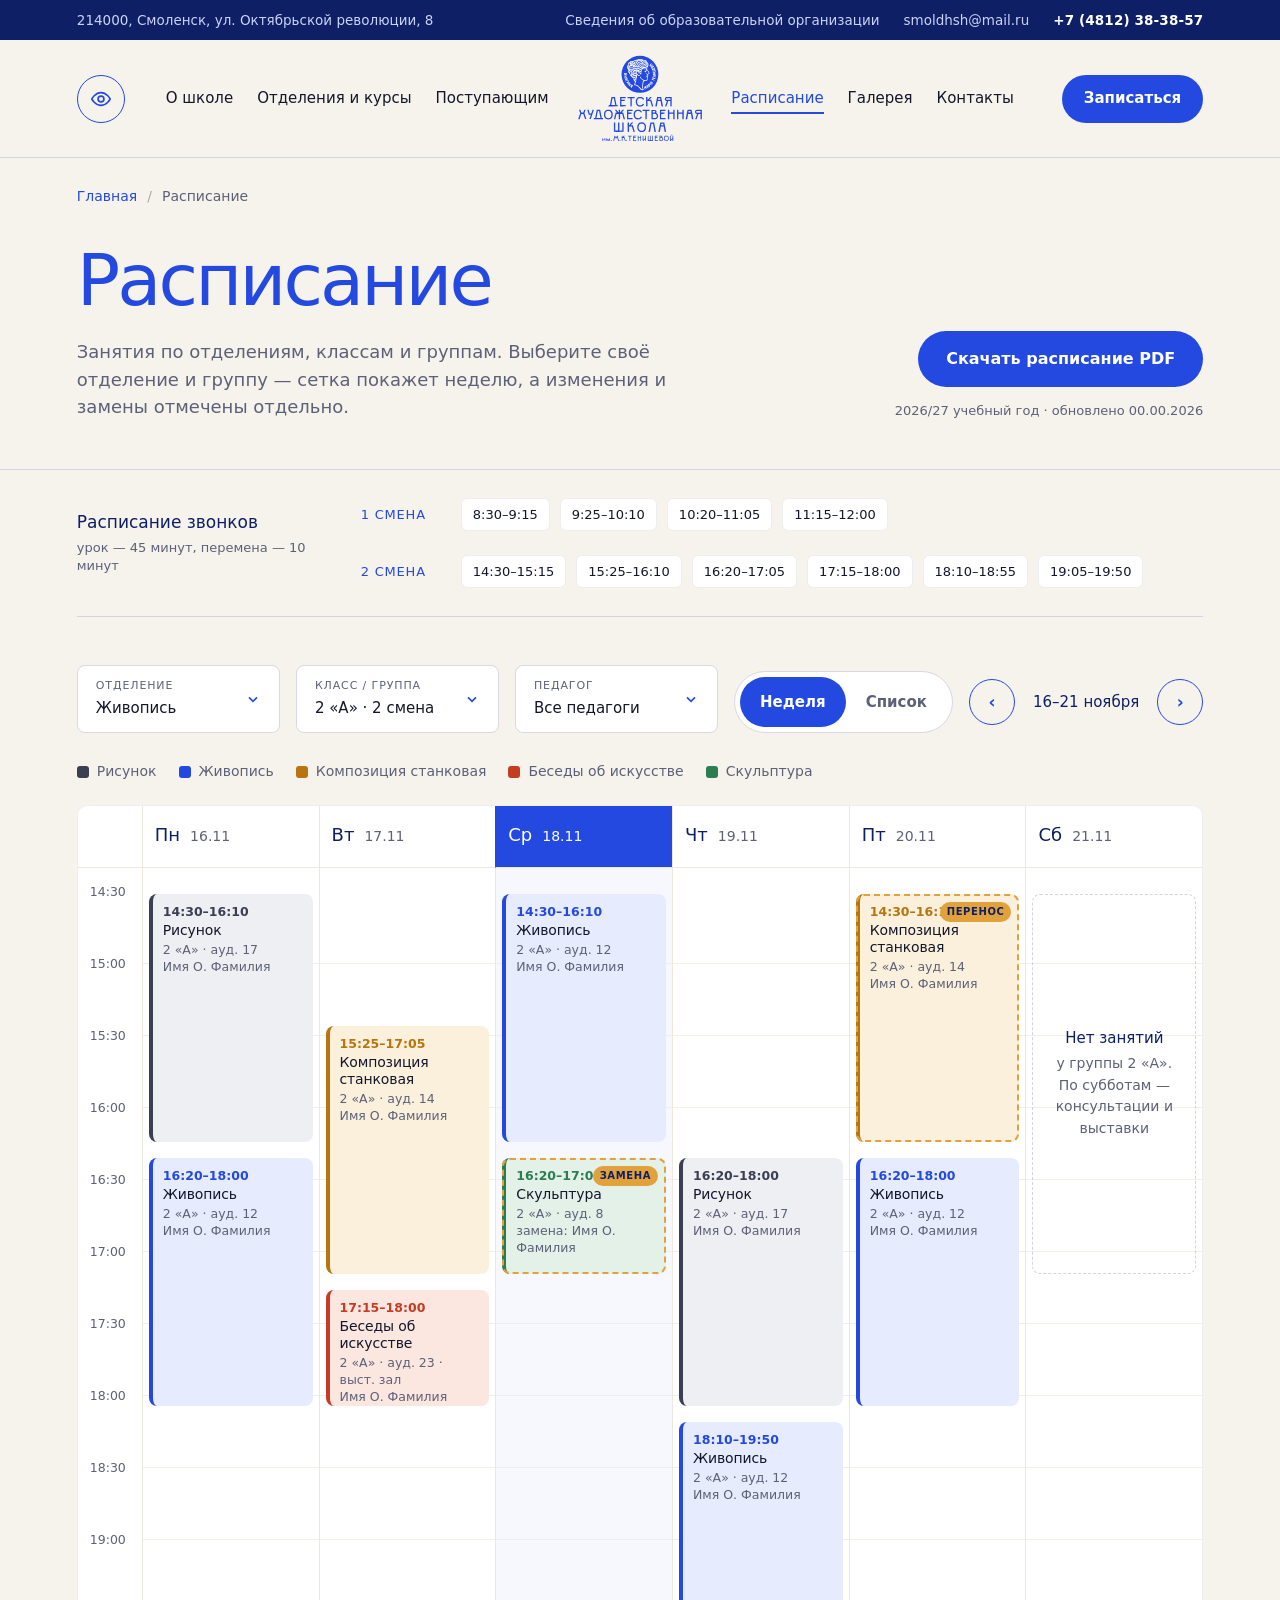
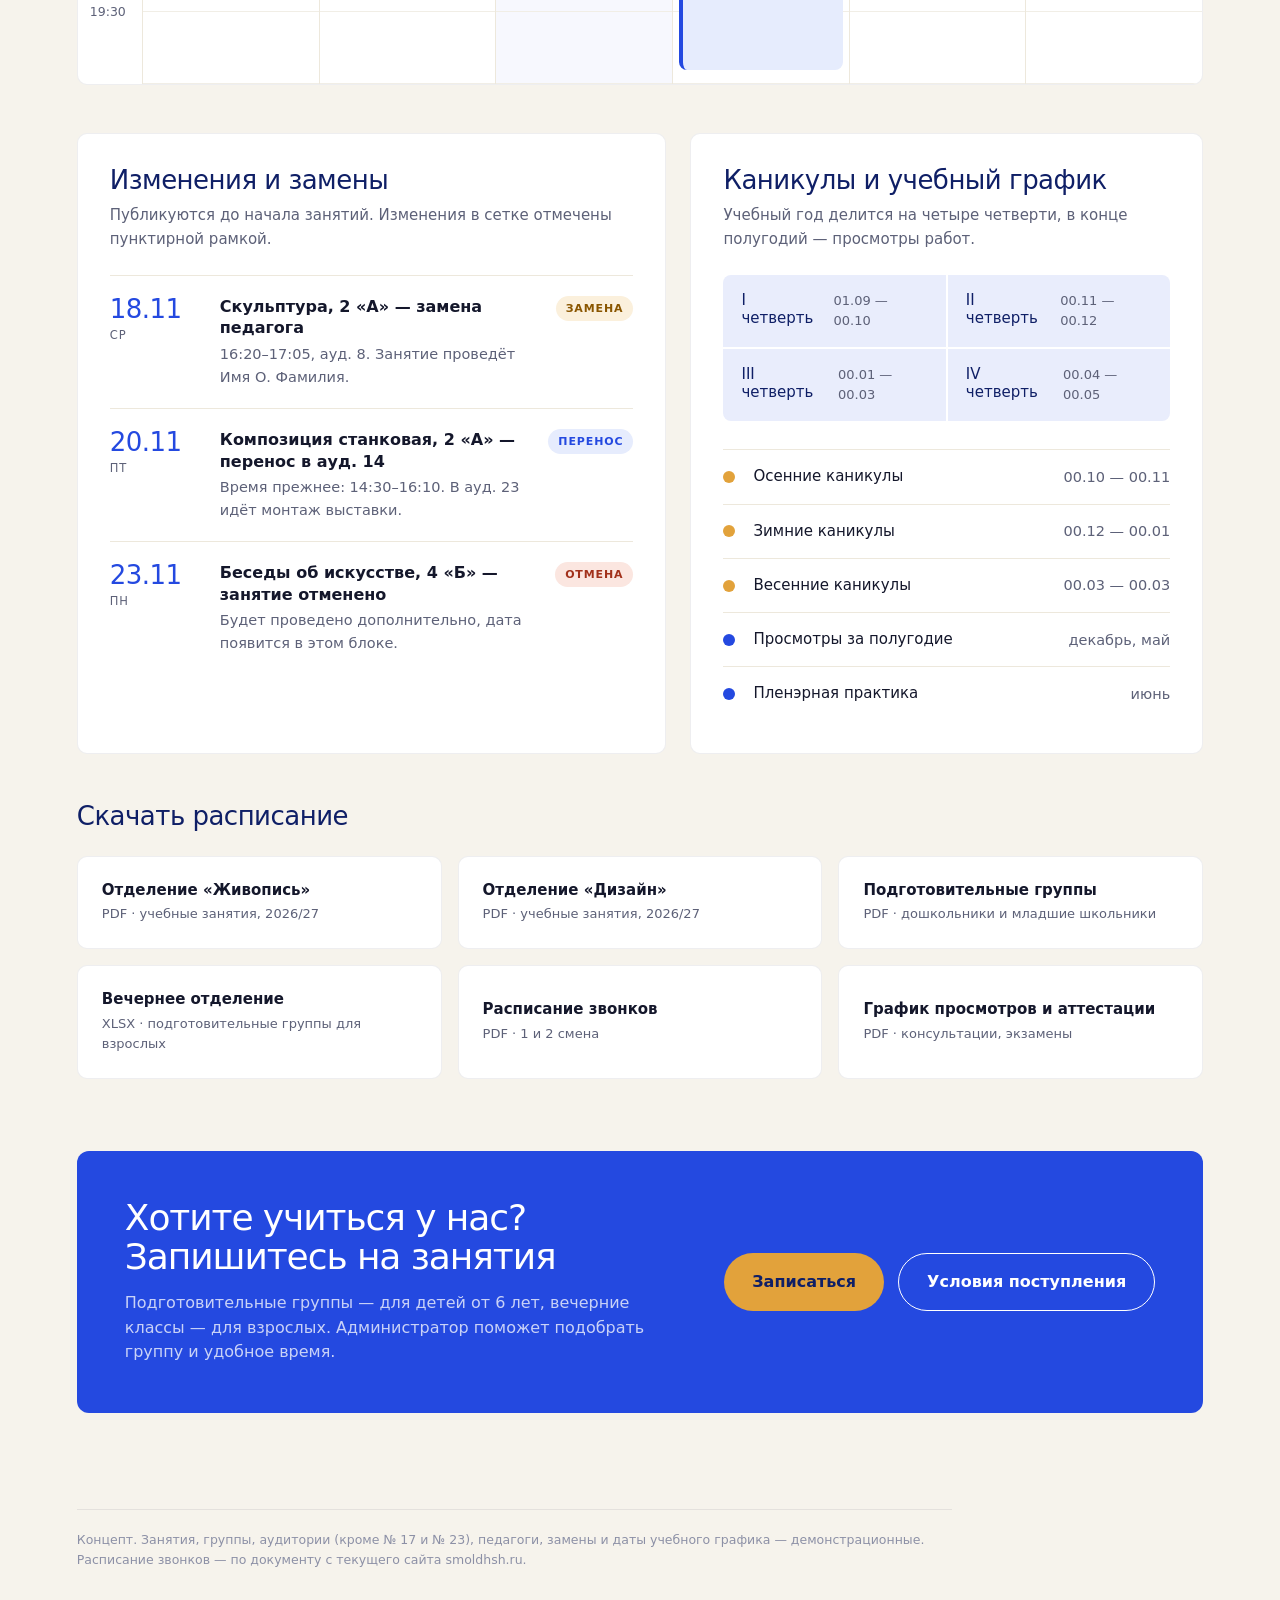
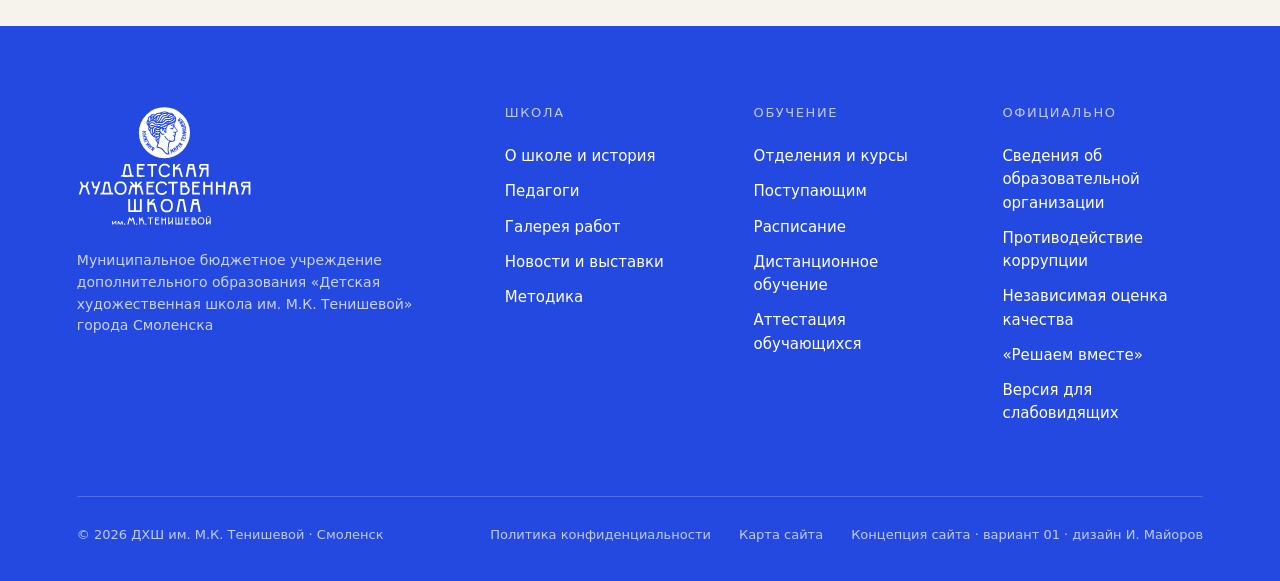
==== commit 112a5c78: "Умеренное масштабирование, шире поля, первый экран по высоте окна, минималистичная подача" ====
--- a/schedule.html
+++ b/schedule.html
@@ -11,7 +11,7 @@
 <!-- ========== Утилитная строка ========== -->
 <div class="util"><div class="wrap">
   <span>214000, Смоленск, ул. Октябрьской революции, 8</span>
-  <span>Режим работы: 8:00–20:00</span>
+  <span class="hours">Режим работы: 8:00–20:00</span>
   <span class="sp"></span>
   <a href="#">Сведения об образовательной организации</a>
   <a href="#">smoldhsh@mail.ru</a>
@@ -37,13 +37,12 @@
   <nav class="crumbs" aria-label="Хлебные крошки"><a href="index.html">Главная</a><i>/</i><span>Расписание</span></nav>
   <div class="row">
     <div>
-      <div class="eyebrow"><i></i>2026/27 учебный год</div>
       <h1>Расписание</h1>
       <p class="lead">Занятия по отделениям, классам и группам. Выберите своё отделение и группу — сетка покажет неделю, а изменения и замены отмечены отдельно.</p>
     </div>
     <div class="pg-actions">
-      <div class="btns"><a class="btn btn-blue" href="#docs">Скачать расписание PDF <svg class="arr" viewBox="0 0 20 20" fill="none" stroke="currentColor" stroke-width="2"><path d="M10 3v11M5 9l5 5 5-5M4 17h12"/></svg></a><a class="btn btn-ghost" style="color:var(--blue)" href="#changes">Изменения и замены</a></div>
-      <small>Обновлено 00.00.2026 <span class="tag">демо</span></small>
+      <div class="btns"><a class="btn btn-blue" href="#docs">Скачать расписание PDF</a></div>
+      <small>2026/27 учебный год · обновлено 00.00.2026</small>
     </div>
   </div>
 </div></div>
@@ -61,28 +60,27 @@
     <div class="sel"><div><small>Отделение</small><b>Живопись</b></div><svg viewBox="0 0 20 20" fill="none" stroke="currentColor" stroke-width="2"><path d="M5 8l5 5 5-5"/></svg></div>
     <div class="sel"><div><small>Класс / группа</small><b>2 «А» · 2 смена</b></div><svg viewBox="0 0 20 20" fill="none" stroke="currentColor" stroke-width="2"><path d="M5 8l5 5 5-5"/></svg></div>
     <div class="sel"><div><small>Педагог</small><b>Все педагоги</b></div><svg viewBox="0 0 20 20" fill="none" stroke="currentColor" stroke-width="2"><path d="M5 8l5 5 5-5"/></svg></div>
-    <div class="seg"><span class="on"><svg viewBox="0 0 20 20" fill="none" stroke="currentColor" stroke-width="1.8"><rect x="2.5" y="3.5" width="15" height="13" rx="1.5"/><path d="M2.5 7.5h15M7.5 7.5v9M12.5 7.5v9"/></svg>Неделя</span><span><svg viewBox="0 0 20 20" fill="none" stroke="currentColor" stroke-width="1.8"><path d="M7 5h10M7 10h10M7 15h10M3 5h.01M3 10h.01M3 15h.01"/></svg>Список</span></div>
+    <div class="seg"><span class="on">Неделя</span><span>Список</span></div>
     <div class="weeknav"><a href="#">‹</a><b>16–21 ноября</b><a href="#">›</a></div>
   </div>
   <div class="legend">
     <span><i style="background:#3B3F52"></i>Рисунок</span><span><i style="background:#2449E0"></i>Живопись</span><span><i style="background:#B8740F"></i>Композиция станковая</span><span><i style="background:#C63C22"></i>Беседы об искусстве</span><span><i style="background:#2C7D52"></i>Скульптура</span>
-    <span class="tag">занятия, аудитории и педагоги — демо-данные</span>
   </div>
   <div class="week">
-    <div class="corner"></div><div class="dh"><b>Пн</b><span>16.11</span></div><div class="dh"><b>Вт</b><span>17.11</span></div><div class="dh today"><b>Ср</b><span>18.11</span><em>сегодня</em></div><div class="dh"><b>Чт</b><span>19.11</span></div><div class="dh"><b>Пт</b><span>20.11</span></div><div class="dh"><b>Сб</b><span>21.11</span></div>
+    <div class="corner"></div><div class="dh"><b>Пн</b><span>16.11</span></div><div class="dh"><b>Вт</b><span>17.11</span></div><div class="dh today"><b>Ср</b><span>18.11</span></div><div class="dh"><b>Чт</b><span>19.11</span></div><div class="dh"><b>Пт</b><span>20.11</span></div><div class="dh"><b>Сб</b><span>21.11</span></div>
     <div class="axis"><span style="grid-row:3">14:30</span><span style="grid-row:9">15:00</span><span style="grid-row:15">15:30</span><span style="grid-row:21">16:00</span><span style="grid-row:27">16:30</span><span style="grid-row:33">17:00</span><span style="grid-row:39">17:30</span><span style="grid-row:45">18:00</span><span style="grid-row:51">18:30</span><span style="grid-row:57">19:00</span><span style="grid-row:63">19:30</span></div><div class="day"><div class="les c-ris" style="grid-row:3/24"><span class="t">14:30–16:10</span><h4>Рисунок</h4><p>2 «А» · ауд. 17<br>Имя О. Фамилия</p></div><div class="les c-zh" style="grid-row:25/46"><span class="t">16:20–18:00</span><h4>Живопись</h4><p>2 «А» · ауд. 12<br>Имя О. Фамилия</p></div></div><div class="day"><div class="les c-kom" style="grid-row:14/35"><span class="t">15:25–17:05</span><h4>Композиция станковая</h4><p>2 «А» · ауд. 14<br>Имя О. Фамилия</p></div><div class="les c-bes" style="grid-row:36/46"><span class="t">17:15–18:00</span><h4>Беседы об искусстве</h4><p>2 «А» · ауд. 23 · выст. зал<br>Имя О. Фамилия</p></div></div><div class="day today"><div class="les c-zh" style="grid-row:3/24"><span class="t">14:30–16:10</span><h4>Живопись</h4><p>2 «А» · ауд. 12<br>Имя О. Фамилия</p></div><div class="les c-sk chg" style="grid-row:25/35"><span class="badge">замена</span><span class="t">16:20–17:05</span><h4>Скульптура</h4><p>2 «А» · ауд. 8<br>замена: Имя О. Фамилия</p></div></div><div class="day"><div class="les c-ris" style="grid-row:25/46"><span class="t">16:20–18:00</span><h4>Рисунок</h4><p>2 «А» · ауд. 17<br>Имя О. Фамилия</p></div><div class="les c-zh" style="grid-row:47/68"><span class="t">18:10–19:50</span><h4>Живопись</h4><p>2 «А» · ауд. 12<br>Имя О. Фамилия</p></div></div><div class="day"><div class="les c-kom chg" style="grid-row:3/24"><span class="badge">перенос</span><span class="t">14:30–16:10</span><h4>Композиция станковая</h4><p>2 «А» · ауд. 14<br>Имя О. Фамилия</p></div><div class="les c-zh" style="grid-row:25/46"><span class="t">16:20–18:00</span><h4>Живопись</h4><p>2 «А» · ауд. 12<br>Имя О. Фамилия</p></div></div><div class="day"><div class="free" style="grid-row:3/35"><div><b>Нет занятий</b>у группы 2 «А».<br>По субботам — консультации и выставки</div></div></div>
   </div>
 
   <div class="below">
     <div class="panel" id="changes">
-      <h3>Изменения и замены <span class="tag" style="color:var(--muted);font-size:10.5px">демо</span></h3>
+      <h3>Изменения и замены</h3>
       <p class="s">Публикуются до начала занятий. Изменения в сетке отмечены пунктирной рамкой.</p>
       <div class="chg-item"><div class="d">18.11<small>ср</small></div><div><h4>Скульптура, 2 «А» — замена педагога</h4><p>16:20–17:05, ауд. 8. Занятие проведёт Имя О. Фамилия.</p></div><span class="kind k-zam">замена</span></div>
       <div class="chg-item"><div class="d">20.11<small>пт</small></div><div><h4>Композиция станковая, 2 «А» — перенос в ауд. 14</h4><p>Время прежнее: 14:30–16:10. В ауд. 23 идёт монтаж выставки.</p></div><span class="kind k-per">перенос</span></div>
       <div class="chg-item"><div class="d">23.11<small>пн</small></div><div><h4>Беседы об искусстве, 4 «Б» — занятие отменено</h4><p>Будет проведено дополнительно, дата появится в этом блоке.</p></div><span class="kind k-otm">отмена</span></div>
     </div>
     <div class="panel">
-      <h3>Каникулы и учебный график <span class="tag" style="color:var(--muted);font-size:10.5px">даты — демо</span></h3>
+      <h3>Каникулы и учебный график</h3>
       <p class="s">Учебный год делится на четыре четверти, в конце полугодий — просмотры работ.</p>
       <div class="term"><div><b>I четверть</b><span>01.09 — 00.10</span></div><div><b>II четверть</b><span>00.11 — 00.12</span></div><div><b>III четверть</b><span>00.01 — 00.03</span></div><div><b>IV четверть</b><span>00.04 — 00.05</span></div></div>
       <ul class="hol">
@@ -98,21 +96,23 @@
   <div class="docs" id="docs">
     <h3>Скачать расписание</h3>
     <div class="docs-grid">
-      <a class="doc" href="#"><span class="ext">PDF</span><div><h4>Отделение «Живопись»</h4><p>учебные занятия, 2026/27 · 000 КБ · демо</p></div></a>
-      <a class="doc" href="#"><span class="ext">PDF</span><div><h4>Отделение «Дизайн»</h4><p>учебные занятия, 2026/27 · 000 КБ · демо</p></div></a>
-      <a class="doc" href="#"><span class="ext">PDF</span><div><h4>Подготовительные группы</h4><p>дошкольники и младшие школьники · демо</p></div></a>
-      <a class="doc" href="#"><span class="ext x">XLSX</span><div><h4>Вечернее отделение</h4><p>подготовительные группы для взрослых · демо</p></div></a>
-      <a class="doc" href="#"><span class="ext">PDF</span><div><h4>Расписание звонков</h4><p>1 и 2 смена</p></div></a>
-      <a class="doc" href="#"><span class="ext">PDF</span><div><h4>График просмотров и аттестации</h4><p>консультации, экзамены · демо</p></div></a>
+      <a class="doc" href="#"><div><h4>Отделение «Живопись»</h4><p>PDF · учебные занятия, 2026/27</p></div></a>
+      <a class="doc" href="#"><div><h4>Отделение «Дизайн»</h4><p>PDF · учебные занятия, 2026/27</p></div></a>
+      <a class="doc" href="#"><div><h4>Подготовительные группы</h4><p>PDF · дошкольники и младшие школьники</p></div></a>
+      <a class="doc" href="#"><div><h4>Вечернее отделение</h4><p>XLSX · подготовительные группы для взрослых</p></div></a>
+      <a class="doc" href="#"><div><h4>Расписание звонков</h4><p>PDF · 1 и 2 смена</p></div></a>
+      <a class="doc" href="#"><div><h4>График просмотров и аттестации</h4><p>PDF · консультации, экзамены</p></div></a>
     </div>
   </div>
 
   <div class="cta-band">
     <div><h3>Хотите учиться у нас? Запишитесь на занятия</h3><p>Подготовительные группы — для детей от 6 лет, вечерние классы — для взрослых. Администратор поможет подобрать группу и удобное время.</p></div>
-    <div class="btns"><a class="btn btn-ochre" href="index.html#signup">Записаться <svg class="arr" viewBox="0 0 20 20" fill="none" stroke="currentColor" stroke-width="2"><path d="M3 10h13M11 4l6 6-6 6"/></svg></a><a class="btn btn-ghost" href="index.html#admit">Условия поступления</a></div>
+    <div class="btns"><a class="btn btn-ochre" href="index.html#signup">Записаться</a><a class="btn btn-ghost" href="index.html#admit">Условия поступления</a></div>
   </div>
 </div></section>
 </main>
+
+<div class="footnote"><div class="wrap"><p>Концепт. Занятия, группы, аудитории (кроме № 17 и № 23), педагоги, замены и даты учебного графика — демонстрационные. Расписание звонков — по документу с текущего сайта smoldhsh.ru.</p></div></div>
 
 <!-- ========== Подвал ========== -->
 <footer><div class="wrap">
@@ -122,7 +122,6 @@
     <div class="f-col"><h5>Обучение</h5><a href="#">Отделения и курсы</a><a href="index.html#admit">Поступающим</a><a href="schedule.html">Расписание</a><a href="#">Дистанционное обучение</a><a href="#">Аттестация обучающихся</a></div>
     <div class="f-col"><h5>Официально</h5><a href="#">Сведения об образовательной организации</a><a href="#">Противодействие коррупции</a><a href="#">Независимая оценка качества</a><a href="#">«Решаем вместе»</a><a href="#">Версия для слабовидящих</a></div>
   </div>
-  <div class="f-big">smoldhsh.ru</div>
   <div class="f-bot"><span>© 2026 ДХШ им. М.К. Тенишевой · Смоленск</span><div><a href="#">Политика конфиденциальности</a><a href="#">Карта сайта</a><span>Концепция сайта · вариант 01 · дизайн И. Майоров</span></div></div>
 </div></footer>
 
--- a/css/site.css
+++ b/css/site.css
@@ -20,14 +20,14 @@
   --paper:#F6F3EC; --paper-2:#EDE8DC; --white:#fff; --ink:#14172B; --muted:#5D6178;
   --ochre:#E2A23B; --red:#D9472B;
   --disp:"Unbounded",system-ui,sans-serif; --text:"Onest",system-ui,sans-serif;
-  --pad:clamp(24px,4.6vw,96px); --maxw:1920px;
+  --pad:clamp(40px,6vw,160px); --maxw:1660px; --utilh:40px; --hdrh:clamp(96px,13svh,136px);
 }
 *{box-sizing:border-box;margin:0;padding:0}
 html{background:var(--paper)}
-body{min-width:1280px;margin:0;font-family:var(--text);font-size:clamp(17px,.62vw + 8px,19px);line-height:1.55;color:var(--ink);background:var(--paper);-webkit-font-smoothing:antialiased}
+body{min-width:1280px;margin:0;font-family:var(--text);font-size:clamp(17px,calc(14.38px + 0.18vw),19px);line-height:1.55;color:var(--ink);background:var(--paper);-webkit-font-smoothing:antialiased}
 a{color:inherit;text-decoration:none}
 img{display:block;max-width:100%}
-.wrap{width:100%;max-width:var(--maxw);margin-inline:auto;padding-inline:var(--pad)}
+.wrap{width:100%;max-width:calc(var(--maxw) + 2*var(--pad));margin-inline:auto;padding-inline:var(--pad)}
 .disp{font-family:var(--disp)}
 .eyebrow{font-family:var(--disp);font-size:12px;letter-spacing:.14em;text-transform:uppercase;font-weight:500}
 .tag{display:inline-flex;align-items:center;gap:6px;font:500 10.5px/1 var(--text);letter-spacing:.08em;text-transform:uppercase;padding:5px 8px 4px;border:1px dashed currentColor;border-radius:4px;opacity:.75;white-space:nowrap}
@@ -37,33 +37,33 @@
 .btn-blue{background:var(--blue);color:#fff}
 .btn-ghost{border:1.5px solid currentColor}
 .arr{width:18px;height:18px;flex:none}
-h2.sec{font:500 clamp(56px,3.9vw,80px)/1.05 var(--disp);letter-spacing:-.02em;color:var(--blue)}
-.sec-head{display:grid;grid-template-columns:1fr auto;align-items:end;gap:40px;margin-bottom:clamp(56px,3.9vw,80px)}
+h2.sec{font:500 clamp(56px,calc(47.36px + 0.6vw),62.7px)/1.05 var(--disp);letter-spacing:-.02em;color:var(--blue)}
+.sec-head{display:grid;grid-template-columns:1fr auto;align-items:end;gap:40px;margin-bottom:clamp(56px,calc(47.36px + 0.6vw),62.7px)}
 .sec-head .num{font:400 13px/1 var(--disp);color:var(--blue);letter-spacing:.1em;margin-bottom:20px;display:flex;gap:14px;align-items:center}
 .sec-head .num::after{content:"";width:64px;height:1px;background:var(--blue)}
 .link{font:600 15px/1 var(--text);color:var(--blue);display:inline-flex;gap:10px;align-items:center;border-bottom:1.5px solid currentColor;padding-bottom:6px}
 
 /* ---------- Утилитная строка + шапка ---------- */
-.util{background:var(--blue-ink);color:#C9D2F7;font-size:clamp(13.5px,.75vw,15px)}
-.util .wrap{display:flex;align-items:center;gap:clamp(24px,2vw,40px);height:42px}
+.util{background:var(--blue-ink);color:#C9D2F7;font-size:clamp(13.5px,calc(11.42px + 0.14vw),15.1px)}
+.util .wrap{display:flex;align-items:center;gap:clamp(24px,calc(20.3px + 0.26vw),26.9px);height:var(--utilh)}
 .util .sp{flex:1}
 .util a:hover{color:#fff}
 .util .ph-top{color:#fff;font-weight:600;letter-spacing:.01em}
 header.top{background:var(--paper);border-bottom:1px solid rgba(36,73,224,.18);position:relative;z-index:5}
-header.top .wrap{display:grid;grid-template-columns:1fr auto 1fr;align-items:center;height:clamp(128px,7.4vw,152px);gap:clamp(28px,2.6vw,64px)}
+header.top .wrap{display:grid;grid-template-columns:1fr auto 1fr;align-items:center;height:var(--hdrh);gap:clamp(28px,calc(23.68px + 0.3vw),31.4px)}
 .h-side{display:flex;align-items:center;gap:24px;min-width:0}
 .h-side.l{justify-content:space-between}
 .h-side.r{justify-content:space-between}
 .logo{display:block;justify-self:center}
-.logo img{height:clamp(100px,5.9vw,124px);width:auto}
-nav.main{display:flex;gap:clamp(24px,2vw,44px);font:500 clamp(15px,.85vw,17px)/1 var(--text);white-space:nowrap}
+.logo img{height:calc(var(--hdrh) - 30px);width:auto}
+nav.main{display:flex;gap:clamp(24px,calc(20.3px + 0.26vw),26.9px);font:500 clamp(15px,calc(12.69px + 0.16vw),16.8px)/1 var(--text);white-space:nowrap}
 nav.main a{position:relative;padding:8px 0}
 nav.main a.on{color:var(--blue)}
 nav.main a.on::after{content:"";position:absolute;left:0;right:0;bottom:0;height:2px;background:var(--blue)}
-.eye-btn{display:inline-flex;align-items:center;gap:10px;height:clamp(48px,2.9vw,54px);padding:0 clamp(14px,1vw,22px);border-radius:999px;border:1.5px solid var(--blue);color:var(--blue);font:600 clamp(14px,.8vw,16px)/1 var(--text);white-space:nowrap}
+.eye-btn{display:inline-flex;align-items:center;gap:10px;height:clamp(48px,calc(40.59px + 0.51vw),53.8px);padding:0 clamp(14px,calc(11.84px + 0.15vw),15.7px);border-radius:999px;border:1.5px solid var(--blue);color:var(--blue);font:600 clamp(14px,calc(11.84px + 0.15vw),15.7px)/1 var(--text);white-space:nowrap}
 .eye-btn svg{width:22px;height:22px;flex:none}
 .eye-btn .lbl-s{display:none}
-.btn-sm{height:clamp(48px,2.9vw,54px);padding:0 clamp(22px,1.6vw,30px);font-size:clamp(15px,.85vw,17px)}
+.btn-sm{height:clamp(48px,calc(40.59px + 0.51vw),53.8px);padding:0 clamp(22px,calc(18.61px + 0.24vw),24.6px);font-size:clamp(15px,calc(12.69px + 0.16vw),16.8px)}
 @media (max-width:1799px){.eye-btn .lbl{display:none}.eye-btn{width:48px;padding:0;justify-content:center}}
 /* хлебные крошки */
 .crumbs{font-size:14px;color:var(--muted);display:flex;gap:10px;align-items:center;padding:28px 0 0}
@@ -71,62 +71,54 @@
 .crumbs i{font-style:normal;opacity:.5}
 
 /* ---------- Первый экран ---------- */
-.hero{--heroh:clamp(736px,46.8vw,1000px);position:relative;background:var(--blue);color:#fff;height:var(--heroh);overflow:hidden}
-.hero .wrap{display:grid;grid-template-columns:minmax(560px,1fr) auto;gap:clamp(40px,4vw,96px);height:100%}
-.hero-copy{padding:clamp(76px,5.3vw,120px) 0 clamp(40px,2.6vw,60px);position:relative;z-index:2;display:flex;flex-direction:column}
-.hero .eyebrow{color:#BFCBFA;display:flex;gap:14px;align-items:center;font-size:clamp(12px,.7vw,14px)}
-.hero .eyebrow i{display:block;width:40px;height:1px;background:#BFCBFA}
-.hero h1{font:500 clamp(76px,5.4vw,112px)/1.02 var(--disp);letter-spacing:-.035em;margin:.37em 0 .37em}
+.hero{--heroh:max(520px,calc(100svh - var(--utilh) - var(--hdrh)));position:relative;background:var(--blue);color:#fff;height:var(--heroh);overflow:hidden}
+.hero .wrap{display:grid;grid-template-columns:minmax(0,1fr) auto;gap:clamp(40px,4vw,96px);height:100%}
+.hero-copy{position:relative;z-index:2;display:flex;flex-direction:column;justify-content:center;padding-bottom:calc(var(--heroh)*.04)}
+.hero h1{font:500 min(clamp(64px,calc(54px + 1.6vw),92px),calc(var(--heroh)*.115))/1.02 var(--disp);letter-spacing:-.035em;margin:0 0 calc(var(--heroh)*.045)}
 .hero h1 em{font-style:normal;font-weight:300;color:#BFCBFA}
-.hero p.lead{font-size:clamp(20px,1.3vw,25px);line-height:1.5;color:#E3E8FD;max-width:27em}
-.hero .cta{display:flex;gap:16px;margin-top:clamp(40px,2.6vw,56px)}
-.hero .cta .btn{font-size:clamp(16px,.95vw,18px);padding:clamp(20px,1.3vw,24px) clamp(28px,1.9vw,36px)}
+.hero p.lead{font-size:min(clamp(18px,calc(15px + .3vw),22px),calc(var(--heroh)*.03));line-height:1.5;color:#E3E8FD;max-width:27em}
+.hero .cta{display:flex;gap:14px;margin-top:calc(var(--heroh)*.06)}
+.hero .cta .btn{font-size:clamp(15px,calc(13px + .15vw),17px);padding:clamp(18px,calc(15px + .2vw),21px) clamp(26px,calc(22px + .3vw),32px)}
 .hero .btn-ghost{color:#fff}
-.hero-facts{margin-top:auto;display:flex;gap:clamp(44px,3.4vw,80px);font-size:clamp(14px,.8vw,16px);color:#BFCBFA}
-.hero-facts b{display:block;font:500 clamp(26px,1.7vw,34px)/1.1 var(--disp);color:#fff;margin-bottom:4px}
-/* развеска: арочные окна-рамы, размеры от высоты первого экрана */
-.hang{position:relative;height:100%;container-type:size;width:calc(var(--heroh)*.7668 + 60px)}
+/* развеска: размеры от высоты первого экрана */
+.hang{position:relative;height:100%;container-type:size;width:calc(var(--heroh)*.7607 + 60px)}
 .hang-in{display:flex;gap:3.6cqh;justify-content:flex-end;height:100%}
 .hang .col{display:flex;flex-direction:column;align-items:flex-start;gap:3.6cqh}
-.hang .c1{padding-top:7.5cqh}.hang .c2{padding-top:12.5cqh}.hang .c3{padding-top:4cqh;display:none}
-.frame{background:#fff;padding:14px 14px 0;box-shadow:0 30px 60px -20px rgba(8,20,80,.55);width:fit-content}
+.hang .c1{padding-top:8cqh}.hang .c2{padding-top:13cqh}.hang .c3{display:none}
+.frame{background:#fff;padding:14px;box-shadow:0 30px 60px -24px rgba(8,20,80,.5);width:fit-content}
 .frame .pic{overflow:hidden;background:var(--paper-2)}
 .frame .pic img{width:100%;height:100%;object-fit:cover}
-.frame figcaption{font:500 clamp(11.5px,.68vw,13.5px)/1.35 var(--text);color:var(--muted);padding:10px 2px 12px;display:flex;justify-content:space-between;gap:10px;width:0;min-width:100%}
-.frame figcaption b{color:var(--ink);font-weight:600}
 .arch .pic{border-radius:999px 999px 0 0}
-.f1 .pic{height:49.5cqh;aspect-ratio:300/380}
-.f2 .pic{height:34cqh;aspect-ratio:1}
-.f3 .pic{height:19.5cqh;aspect-ratio:2/1}
-.f4 .pic{height:29cqh;aspect-ratio:230/224}
-.f5 .pic{height:40cqh;aspect-ratio:3/4}
-.f6 .pic{height:26cqh;aspect-ratio:4/3}
+.f1 .pic{height:50cqh;aspect-ratio:300/380}
+.f2 .pic{height:33cqh;aspect-ratio:1}
+.f3 .pic{height:21cqh;aspect-ratio:2/1}
+.f4 .pic{height:30cqh;aspect-ratio:230/224}
 .hero-note{position:absolute;right:0;top:22px;z-index:3}
 
 /* ---------- Быстрые маршруты ---------- */
 .routes{position:relative;z-index:4;margin-top:-1px;background:var(--paper)}
 .routes .grid{display:grid;grid-template-columns:repeat(4,1fr);border-bottom:1px solid rgba(36,73,224,.18)}
-.route{padding:clamp(34px,2.2vw,44px) 32px clamp(34px,2.2vw,44px) 0;display:flex;gap:20px;align-items:flex-start;border-right:1px solid rgba(36,73,224,.18);padding-left:32px}
+.route{flex-direction:column;gap:6px !important;padding:clamp(34px,calc(28.75px + 0.36vw),38.1px) 32px clamp(34px,calc(28.75px + 0.36vw),38.1px) 0;display:flex;gap:20px;align-items:flex-start;border-right:1px solid rgba(36,73,224,.18);padding-left:32px}
 .route:first-child{padding-left:0}
 .route:last-child{border-right:0}
 .route .ic{width:52px;height:52px;border-radius:50%;background:var(--blue-50);color:var(--blue);display:grid;place-items:center;flex:none}
 .route .ic svg{width:26px;height:26px}
-.route h3{font:500 clamp(17px,1.05vw,21px)/1.25 var(--disp);color:var(--blue-ink);margin-bottom:6px;letter-spacing:-.01em}
-.route p{font-size:clamp(14.5px,.8vw,16px);color:var(--muted);line-height:1.45}
-
-section{padding:clamp(120px,8.3vw,170px) 0}
+.route h3{font:500 clamp(17px,calc(14.38px + 0.18vw),19px)/1.25 var(--disp);color:var(--blue-ink);margin-bottom:6px;letter-spacing:-.01em}
+.route p{font-size:clamp(14.5px,calc(12.26px + 0.16vw),16.2px);color:var(--muted);line-height:1.45}
+
+section{padding:clamp(136px,calc(116px + 1.4vw),156px) 0}
 
 /* ---------- Отделения ---------- */
 .deps{display:grid;grid-template-columns:repeat(6,1fr);gap:24px}
 .dep{grid-column:span 2;background:#fff;border-radius:6px;overflow:hidden;display:flex;flex-direction:column;border:1px solid rgba(20,23,43,.06)}
 .dep.wide{grid-column:span 3}
-.dep .ph{height:clamp(230px,15.5vw,320px);position:relative;overflow:hidden}
-.dep.wide .ph{height:clamp(260px,17.5vw,360px)}
+.dep .ph{height:clamp(230px,calc(194.51px + 2.46vw),257.6px);position:relative;overflow:hidden}
+.dep.wide .ph{height:clamp(260px,calc(219.88px + 2.79vw),291.2px)}
 .dep .ph img{width:100%;height:100%;object-fit:cover}
 .dep .age{position:absolute;left:18px;top:18px;background:var(--blue);color:#fff;font:500 13px/1 var(--disp);padding:10px 14px;border-radius:999px}
 .dep .body{padding:26px 28px 28px;display:flex;flex-direction:column;flex:1}
-.dep h3{font:500 clamp(25px,1.55vw,30px)/1.15 var(--disp);color:var(--blue-ink);letter-spacing:-.02em;margin-bottom:12px}
-.dep p{font-size:clamp(15.5px,.85vw,17px);color:var(--muted);flex:1}
+.dep h3{font:500 clamp(25px,calc(21.14px + 0.27vw),28px)/1.15 var(--disp);color:var(--blue-ink);letter-spacing:-.02em;margin-bottom:12px}
+.dep p{font-size:clamp(15.5px,calc(13.11px + 0.17vw),17.4px);color:var(--muted);flex:1}
 .dep .meta{display:flex;justify-content:space-between;align-items:center;margin-top:22px;padding-top:18px;border-top:1px solid var(--paper-2);font-size:14px}
 .dep .meta span{color:var(--muted)}
 .dep .meta a{color:var(--blue);font-weight:600;display:flex;gap:8px;align-items:center}
@@ -137,16 +129,16 @@
 .admit{background:var(--blue-ink);color:#fff;position:relative;overflow:hidden}
 .admit h2.sec{color:#fff}
 .admit .sec-head .num{color:#9FB0F5}.admit .sec-head .num::after{background:#9FB0F5}
-.admit-grid{display:grid;grid-template-columns:1fr clamp(420px,26vw,520px);gap:clamp(80px,6vw,140px)}
+.admit-grid{display:grid;grid-template-columns:1fr clamp(420px,calc(355.19px + 4.5vw),470.4px);gap:clamp(80px,calc(67.66px + 0.86vw),89.6px)}
 .timeline{display:grid;grid-template-columns:repeat(3,1fr);gap:0;border-top:1px solid rgba(255,255,255,.22)}
 .step{padding:32px 28px 0 0;position:relative}
 .step::before{content:"";position:absolute;top:-7px;left:0;width:13px;height:13px;border-radius:50%;background:var(--ochre)}
-.step .d{font:500 clamp(30px,2.1vw,42px)/1.1 var(--disp);letter-spacing:-.02em;margin-bottom:6px}
+.step .d{font:500 clamp(30px,calc(25.37px + 0.32vw),33.6px)/1.1 var(--disp);letter-spacing:-.02em;margin-bottom:6px}
 .step .m{font:400 13px/1 var(--disp);color:#9FB0F5;letter-spacing:.08em;text-transform:uppercase;margin-bottom:16px}
-.step p{font-size:clamp(15.5px,.85vw,17px);color:#C9D2F7}
+.step p{font-size:clamp(15.5px,calc(13.11px + 0.17vw),17.4px);color:#C9D2F7}
 .admit-cols{display:grid;grid-template-columns:repeat(auto-fit,minmax(300px,1fr));gap:40px;margin-top:64px}
 .admit-cols h4{font:500 15px/1.3 var(--disp);margin-bottom:14px;color:#fff}
-.admit-cols ul{list-style:none;font-size:clamp(15px,.85vw,17px);color:#C9D2F7}
+.admit-cols ul{list-style:none;font-size:clamp(15px,calc(12.69px + 0.16vw),16.8px);color:#C9D2F7}
 .admit-cols li{padding:9px 0;border-bottom:1px solid rgba(255,255,255,.12);display:flex;gap:12px}
 .admit-cols li::before{content:"—";color:var(--ochre)}
 .signup{background:#fff;color:var(--ink);border-radius:8px;padding:36px;align-self:start}
@@ -165,11 +157,11 @@
 .gal-filters{display:flex;gap:10px;margin-bottom:40px}
 .chip{font:500 14px/1 var(--text);padding:12px 18px;border-radius:999px;border:1px solid rgba(36,73,224,.3);color:var(--blue)}
 .chip.on{background:var(--blue);color:#fff;border-color:var(--blue)}
-.salon{display:grid;grid-template-columns:repeat(12,1fr);grid-template-rows:clamp(300px,21vw,440px) clamp(220px,15.5vw,320px) clamp(300px,21vw,440px);gap:clamp(24px,1.7vw,36px)}
+.salon{display:grid;grid-template-columns:repeat(12,1fr);grid-template-rows:clamp(300px,calc(253.71px + 3.21vw),336px) clamp(220px,calc(186.05px + 2.36vw),246.4px) clamp(300px,calc(253.71px + 3.21vw),336px);gap:clamp(24px,calc(20.3px + 0.26vw),26.9px)}
 .w{background:#fff;padding:16px 16px 0;display:flex;flex-direction:column;box-shadow:0 1px 0 rgba(20,23,43,.06),0 18px 40px -24px rgba(20,23,43,.35)}
 .w .pic{flex:1;overflow:hidden;min-height:0}
 .w .pic img{width:100%;height:100%;object-fit:cover}
-.w figcaption{display:flex;justify-content:space-between;align-items:baseline;gap:12px;padding:12px 2px 14px;font-size:clamp(13px,.75vw,15px);color:var(--muted)}
+.w figcaption{display:flex;justify-content:space-between;align-items:baseline;gap:12px;padding:12px 2px 14px;font-size:clamp(13px,calc(10.99px + 0.14vw),14.6px);color:var(--muted)}
 .w figcaption b{font-weight:600;color:var(--ink);font-size:14px}
 .g1{grid-column:1/5;grid-row:1/3}
 .g2{grid-column:5/9;grid-row:1/2}
@@ -184,13 +176,13 @@
 .news{background:#fff}
 .news-grid{display:grid;grid-template-columns:1.25fr 1fr 1fr;gap:28px}
 .card{display:flex;flex-direction:column}
-.card .ph{height:clamp(260px,18vw,380px);border-radius:6px;overflow:hidden;position:relative;margin-bottom:22px}
-.card.big .ph{height:clamp(360px,25vw,520px)}
+.card .ph{height:clamp(260px,calc(219.88px + 2.79vw),291.2px);border-radius:6px;overflow:hidden;position:relative;margin-bottom:22px}
+.card.big .ph{height:clamp(360px,calc(304.45px + 3.86vw),403.2px)}
 .card .ph img{width:100%;height:100%;object-fit:cover}
 .card .date{font:500 13px/1 var(--disp);color:var(--blue);letter-spacing:.04em;display:flex;gap:12px;align-items:center;margin-bottom:12px}
 .card .date span{font:500 11px/1 var(--text);letter-spacing:.08em;text-transform:uppercase;color:var(--muted);background:var(--paper);padding:6px 9px;border-radius:999px}
-.card h3{font:500 clamp(21px,1.3vw,26px)/1.25 var(--disp);letter-spacing:-.015em;color:var(--blue-ink);margin-bottom:10px}
-.card.big h3{font-size:clamp(27px,1.75vw,34px)}
+.card h3{font:500 clamp(21px,calc(17.76px + 0.22vw),23.5px)/1.25 var(--disp);letter-spacing:-.015em;color:var(--blue-ink);margin-bottom:10px}
+.card.big h3{font-size:clamp(27px,calc(22.83px + 0.29vw),30.2px)}
 .card p{font-size:15.5px;color:var(--muted)}
 .ph-pattern{background:var(--blue);display:grid;place-items:center;color:#fff}
 .ph-pattern .lab{font:500 12px/1.4 var(--text);letter-spacing:.08em;text-transform:uppercase;border:1px dashed rgba(255,255,255,.6);padding:10px 14px;border-radius:4px}
@@ -204,9 +196,9 @@
 
 /* ---------- О школе ---------- */
 .about-top{display:grid;grid-template-columns:7fr 5fr;gap:80px;align-items:end}
-.about h2.big{font:500 clamp(56px,3.9vw,84px)/1.04 var(--disp);letter-spacing:-.03em;color:var(--blue)}
-.about .intro{font-size:clamp(19px,1.15vw,23px);line-height:1.55;color:var(--ink)}
-.bld{margin-top:64px;position:relative;border-radius:6px;overflow:hidden;height:clamp(560px,38vw,860px)}
+.about h2.big{font:500 clamp(56px,calc(47.36px + 0.6vw),62.7px)/1.04 var(--disp);letter-spacing:-.03em;color:var(--blue)}
+.about .intro{font-size:clamp(19px,calc(16.07px + 0.2vw),21.3px);line-height:1.55;color:var(--ink)}
+.bld{margin-top:64px;position:relative;border-radius:6px;overflow:hidden;height:clamp(560px,calc(473.59px + 6vw),627.2px)}
 .bld img{width:100%;height:100%;object-fit:cover}
 .bld .cap{position:absolute;left:28px;bottom:24px}
 .bld .stamp{position:absolute;right:40px;top:40px;width:250px;background:var(--paper);padding:26px;border-radius:4px;box-shadow:0 20px 40px -20px rgba(15,31,102,.4)}
@@ -215,24 +207,23 @@
 .facts{display:grid;grid-template-columns:repeat(4,1fr);margin-top:0;border-bottom:1px solid rgba(36,73,224,.18)}
 .fact{padding:36px 28px 36px 0;border-right:1px solid rgba(36,73,224,.18);padding-left:28px}
 .fact:first-child{padding-left:0}.fact:last-child{border-right:0}
-.fact b{display:block;font:500 clamp(46px,3.1vw,64px)/1 var(--disp);color:var(--blue);letter-spacing:-.03em;margin-bottom:12px}
+.fact b{display:block;font:500 clamp(46px,calc(38.9px + 0.49vw),51.5px)/1 var(--disp);color:var(--blue);letter-spacing:-.03em;margin-bottom:12px}
 .fact span{font-size:15px;color:var(--muted);display:block;line-height:1.45}
-.heritage{display:grid;grid-template-columns:var(--emw) 1fr;--emw:clamp(420px,28vw,560px);gap:clamp(80px,7vw,160px);margin-top:110px;align-items:center}
+.heritage{display:grid;grid-template-columns:var(--emw) 1fr;--emw:clamp(420px,calc(355.19px + 4.5vw),470.4px);gap:clamp(80px,calc(67.66px + 0.86vw),89.6px);margin-top:110px;align-items:center}
 .heritage .em{position:relative;width:var(--emw);height:var(--emw)}
 .heritage .em img{width:100%;height:100%}
 .heritage .em::after{content:"";position:absolute;inset:-18px;border:1px solid var(--blue);border-radius:50%}
-.heritage .em::before{content:"";position:absolute;inset:-34px;border:1px dashed rgba(36,73,224,.45);border-radius:50%}
-.heritage h3{font:500 clamp(40px,2.6vw,54px)/1.1 var(--disp);color:var(--blue-ink);letter-spacing:-.025em;margin:18px 0 24px}
-.heritage p{font-size:clamp(17px,1vw,20px);color:var(--ink);margin-bottom:16px;max-width:42em}
-.heritage .names{font:400 clamp(14px,.85vw,17px)/1.7 var(--disp);color:var(--blue);letter-spacing:.02em;margin:26px 0 30px;max-width:52em}
+.heritage h3{font:500 clamp(40px,calc(33.83px + 0.43vw),44.8px)/1.1 var(--disp);color:var(--blue-ink);letter-spacing:-.025em;margin:18px 0 24px}
+.heritage p{font-size:clamp(17px,calc(14.38px + 0.18vw),19px);color:var(--ink);margin-bottom:16px;max-width:42em}
+.heritage .names{font:400 clamp(14px,calc(11.84px + 0.15vw),15.7px)/1.7 var(--disp);color:var(--blue);letter-spacing:.02em;margin:26px 0 30px;max-width:52em}
 .heritage .eyebrow{color:var(--blue)}
 
 /* ---------- Педагоги ---------- */
 .teach{background:var(--paper-2)}
-.t-grid{display:grid;grid-template-columns:repeat(4,1fr);gap:clamp(24px,1.7vw,36px)}
+.t-grid{display:grid;grid-template-columns:repeat(4,1fr);gap:clamp(24px,calc(20.3px + 0.26vw),26.9px)}
 .t.xl{display:none}
 @media (min-width:1800px){.t-grid{grid-template-columns:repeat(6,1fr)}.t.xl{display:block}}
-.t .ph{height:clamp(340px,22vw,420px);border-radius:999px 999px 6px 6px;background:var(--blue-50);display:grid;place-items:center;position:relative;overflow:hidden;margin-bottom:20px}
+.t .ph{height:clamp(340px,calc(287.54px + 3.64vw),380.8px);border-radius:999px 999px 6px 6px;background:var(--blue-50);display:grid;place-items:center;position:relative;overflow:hidden;margin-bottom:20px}
 .t .ph .ini{font:300 88px/1 var(--disp);color:var(--blue);opacity:.35}
 .t .ph .tag{position:absolute;bottom:18px;left:50%;transform:translateX(-50%);color:var(--blue)}
 .t h4{font:500 19px/1.25 var(--disp);color:var(--blue-ink);letter-spacing:-.01em;margin-bottom:6px}
@@ -240,13 +231,13 @@
 
 /* ---------- Контакты ---------- */
 .contacts .grid{display:grid;grid-template-columns:5fr 7fr;gap:0;border-radius:8px;overflow:hidden;background:#fff}
-.c-info{padding:clamp(56px,4vw,96px)}
-.c-info h2.sec{font-size:clamp(44px,2.9vw,60px);margin-bottom:36px}
+.c-info{padding:clamp(56px,calc(47.36px + 0.6vw),62.7px)}
+.c-info h2.sec{font-size:clamp(44px,calc(37.21px + 0.47vw),49.3px);margin-bottom:36px}
 .c-row{padding:18px 0;border-top:1px solid var(--paper-2);display:grid;grid-template-columns:130px 1fr;gap:16px}
 .c-row small{font:500 11.5px/1.6 var(--text);text-transform:uppercase;letter-spacing:.08em;color:var(--muted)}
 .c-row b{font-weight:500;font-size:17px}
 .c-row b.xl{font:500 24px/1.2 var(--disp);color:var(--blue);letter-spacing:-.01em;white-space:nowrap}
-.map{position:relative;background:#E7EAF4;min-height:clamp(620px,40vw,780px);overflow:hidden}
+.map{position:relative;background:#E7EAF4;min-height:clamp(620px,calc(524.33px + 6.64vw),694.4px);overflow:hidden}
 .map svg{position:absolute;inset:0;width:100%;height:100%}
 .pin{position:absolute;left:52%;top:44%;transform:translate(-50%,-100%);display:flex;flex-direction:column;align-items:center}
 .pin .bub{background:var(--blue);color:#fff;font:500 14px/1.3 var(--text);padding:14px 18px;border-radius:8px;white-space:nowrap;box-shadow:0 14px 30px -10px rgba(15,31,102,.5)}
@@ -262,8 +253,8 @@
 .mc{background:#fff;border-radius:6px;padding:26px;display:flex;flex-direction:column;gap:12px;min-height:170px;border:1px solid rgba(20,23,43,.07)}
 .mc .ico{width:40px;height:40px;border-radius:8px;background:var(--blue-50);color:var(--blue);display:grid;place-items:center}
 .mc .ico svg{width:22px;height:22px}
-.mc h4{font:600 clamp(17px,1vw,20px)/1.3 var(--text)}
-.mc p{font-size:clamp(13.5px,.78vw,15.5px);color:var(--muted);line-height:1.45}
+.mc h4{font:600 clamp(17px,calc(14.38px + 0.18vw),19px)/1.3 var(--text)}
+.mc p{font-size:clamp(13.5px,calc(11.42px + 0.14vw),15.1px);color:var(--muted);line-height:1.45}
 .mc.svedenia{background:var(--blue);color:#fff;border:0}
 .mc.svedenia .ico{background:rgba(255,255,255,.15);color:#fff}
 .mc.svedenia p{color:#C9D2F7}
@@ -273,37 +264,37 @@
 
 /* ---------- Подвал ---------- */
 footer{background:var(--blue);color:#fff;padding:80px 0 36px;position:relative;overflow:hidden}
-.f-top{display:grid;grid-template-columns:clamp(380px,24vw,480px) repeat(3,1fr);gap:clamp(48px,4vw,96px)}
-.f-top .lg img{height:clamp(120px,7vw,150px);width:auto}
+.f-top{display:grid;grid-template-columns:clamp(380px,calc(321.37px + 4.07vw),425.6px) repeat(3,1fr);gap:clamp(48px,calc(40.59px + 0.51vw),53.8px)}
+.f-top .lg img{height:clamp(120px,calc(101.48px + 1.29vw),134.4px);width:auto}
 .f-top .lg p{font-size:14px;color:#C9D2F7;margin-top:24px;line-height:1.55}
 .f-col h5{font:500 13px/1 var(--disp);letter-spacing:.12em;text-transform:uppercase;color:#BFCBFA;margin-bottom:20px}
-.f-col a{display:block;font-size:clamp(15px,.85vw,17px);padding:6px 0;color:#fff}
+.f-col a{display:block;font-size:clamp(15px,calc(12.69px + 0.16vw),16.8px);padding:6px 0;color:#fff}
 .f-bot{display:flex;justify-content:space-between;margin-top:64px;padding-top:28px;border-top:1px solid rgba(255,255,255,.2);font-size:13px;color:#BFCBFA}
 .f-bot div{display:flex;gap:28px}
-.f-big{font:500 clamp(168px,11.5vw,236px)/0.8 var(--disp);letter-spacing:-.05em;color:rgba(255,255,255,.07);white-space:nowrap;margin:56px 0 -20px -8px}
+.f-big{font:500 clamp(168px,calc(142.08px + 1.8vw),188.2px)/0.8 var(--disp);letter-spacing:-.05em;color:rgba(255,255,255,.07);white-space:nowrap;margin:56px 0 -20px -8px}
 
 /* =================== Страница «Расписание» =================== */
-.pg-head{padding:0 0 clamp(48px,3.4vw,72px);border-bottom:1px solid rgba(36,73,224,.18)}
-.pg-head .row{display:grid;grid-template-columns:1fr auto;gap:60px;align-items:end;margin-top:clamp(36px,2.6vw,56px)}
-.pg-head h1{font:500 clamp(72px,5.6vw,120px)/1 var(--disp);letter-spacing:-.04em;color:var(--blue)}
+.pg-head{padding:0 0 clamp(48px,calc(40.59px + 0.51vw),53.8px);border-bottom:1px solid rgba(36,73,224,.18)}
+.pg-head .row{display:grid;grid-template-columns:1fr auto;gap:60px;align-items:end;margin-top:clamp(36px,calc(30.45px + 0.39vw),40.3px)}
+.pg-head h1{font:500 clamp(72px,calc(60.89px + 0.77vw),80.6px)/1 var(--disp);letter-spacing:-.04em;color:var(--blue)}
 .pg-head .eyebrow{color:var(--blue);display:flex;gap:14px;align-items:center;margin-bottom:22px}
 .pg-head .eyebrow i{display:block;width:40px;height:1px;background:var(--blue)}
-.pg-head p.lead{font-size:clamp(18px,1.1vw,22px);color:var(--muted);max-width:34em;margin-top:22px}
+.pg-head p.lead{font-size:clamp(18px,calc(15.22px + 0.19vw),20.2px);color:var(--muted);max-width:34em;margin-top:22px}
 .pg-actions{display:flex;flex-direction:column;align-items:flex-end;gap:14px}
 .pg-actions .btns{display:flex;gap:12px}
 .pg-actions small{font-size:13px;color:var(--muted);display:flex;gap:10px;align-items:center}
-.bells{display:grid;grid-template-columns:clamp(260px,18vw,340px) 1fr;row-gap:14px;gap:clamp(24px,2.4vw,56px);align-items:center;padding:clamp(28px,2vw,40px) 0;border-bottom:1px solid rgba(36,73,224,.18)}
-.bells h3{font:500 clamp(17px,1vw,20px)/1.25 var(--disp);color:var(--blue-ink)}
+.bells{display:grid;grid-template-columns:clamp(260px,calc(219.88px + 2.79vw),291.2px) 1fr;row-gap:14px;gap:clamp(24px,calc(20.3px + 0.26vw),26.9px);align-items:center;padding:clamp(28px,calc(23.68px + 0.3vw),31.4px) 0;border-bottom:1px solid rgba(36,73,224,.18)}
+.bells h3{font:500 clamp(17px,calc(14.38px + 0.18vw),19px)/1.25 var(--disp);color:var(--blue-ink)}
 .bells h3 small{display:block;font:400 13px/1.4 var(--text);color:var(--muted);margin-top:6px}
 .shift{display:flex;align-items:center;gap:10px;flex-wrap:wrap;grid-column:2}
 .bells h3{grid-row:1/3}
 .shift b{font:500 13px/1 var(--disp);color:var(--blue);letter-spacing:.06em;text-transform:uppercase;width:90px}
-.shift span{font:500 clamp(13px,.75vw,15px)/1 var(--text);padding:9px 11px;background:#fff;border-radius:6px;border:1px solid rgba(20,23,43,.07);white-space:nowrap}
-.sched{padding:clamp(48px,3.4vw,72px) 0 clamp(96px,6.6vw,140px)}
+.shift span{font:500 clamp(13px,calc(10.99px + 0.14vw),14.6px)/1 var(--text);padding:9px 11px;background:#fff;border-radius:6px;border:1px solid rgba(20,23,43,.07);white-space:nowrap}
+.sched{padding:clamp(48px,calc(40.59px + 0.51vw),53.8px) 0 clamp(96px,calc(81.19px + 1.03vw),107.5px)}
 .toolbar{display:grid;grid-template-columns:repeat(3,minmax(0,1fr)) auto auto;gap:16px;align-items:end;margin-bottom:28px}
 .sel{background:#fff;border:1px solid #D7D9E3;border-radius:8px;padding:12px 18px;display:flex;justify-content:space-between;align-items:center;min-height:62px}
 .sel small{display:block;font:500 11px/1.4 var(--text);text-transform:uppercase;letter-spacing:.08em;color:var(--muted)}
-.sel b{font-weight:500;font-size:clamp(15px,.85vw,17px)}
+.sel b{font-weight:500;font-size:clamp(15px,calc(12.69px + 0.16vw),16.8px)}
 .sel svg{width:16px;height:16px;color:var(--blue)}
 .seg{display:flex;background:#fff;border:1px solid #D7D9E3;border-radius:999px;padding:5px;height:62px}
 .seg span{display:flex;align-items:center;gap:8px;padding:0 20px;border-radius:999px;font:600 15px/1 var(--text);color:var(--muted)}
@@ -311,27 +302,27 @@
 .seg svg{width:18px;height:18px}
 .weeknav{display:flex;align-items:center;gap:10px;height:62px}
 .weeknav a{width:46px;height:46px;border-radius:50%;border:1.5px solid var(--blue);display:grid;place-items:center;color:var(--blue);font-weight:600}
-.weeknav b{font:500 clamp(15px,.9vw,18px)/1 var(--disp);color:var(--blue-ink);white-space:nowrap;padding:0 8px}
+.weeknav b{font:500 clamp(15px,calc(12.69px + 0.16vw),16.8px)/1 var(--disp);color:var(--blue-ink);white-space:nowrap;padding:0 8px}
 .legend{display:flex;gap:22px;flex-wrap:wrap;align-items:center;margin-bottom:22px;font-size:14px;color:var(--muted)}
 .legend span{display:flex;align-items:center;gap:8px}
 .legend i{width:12px;height:12px;border-radius:3px}
 .legend .tag{margin-left:auto}
-.week{--rh:clamp(12px,.82vw,15px);background:#fff;border-radius:10px;border:1px solid rgba(20,23,43,.07);display:grid;grid-template-columns:clamp(64px,4.4vw,88px) repeat(6,minmax(0,1fr));overflow:hidden}
-.week .dh{padding:20px clamp(12px,1vw,20px);border-bottom:1px solid var(--paper-2);border-left:1px solid var(--paper-2);display:flex;align-items:baseline;gap:10px}
-.week .dh b{font:500 clamp(18px,1.15vw,22px)/1 var(--disp);color:var(--blue-ink)}
+.week{--rh:clamp(12px,calc(10.15px + 0.13vw),13.4px);background:#fff;border-radius:10px;border:1px solid rgba(20,23,43,.07);display:grid;grid-template-columns:clamp(64px,calc(54.12px + 0.69vw),71.7px) repeat(6,minmax(0,1fr));overflow:hidden}
+.week .dh{padding:20px clamp(12px,calc(10.15px + 0.13vw),13.4px);border-bottom:1px solid var(--paper-2);border-left:1px solid var(--paper-2);display:flex;align-items:baseline;gap:10px}
+.week .dh b{font:500 clamp(18px,calc(15.22px + 0.19vw),20.2px)/1 var(--disp);color:var(--blue-ink)}
 .week .dh span{font-size:14px;color:var(--muted)}
 .week .dh.today{background:var(--blue);border-left-color:var(--blue)}
 .week .dh.today b,.week .dh.today span{color:#fff}
 .week .dh.today em{font-style:normal;font:600 10.5px/1 var(--text);letter-spacing:.08em;text-transform:uppercase;background:var(--ochre);color:var(--blue-ink);padding:5px 7px;border-radius:999px;margin-left:auto}
 .week .corner{border-bottom:1px solid var(--paper-2)}
 .axis,.day{display:grid;grid-template-rows:repeat(68,var(--rh));position:relative}
-.axis span{font:500 12.5px/1 var(--text);color:var(--muted);padding:0 0 0 clamp(12px,1vw,20px);transform:translateY(-6px)}
-.day{border-left:1px solid var(--paper-2);padding:0 clamp(6px,.5vw,10px);background-image:repeating-linear-gradient(to bottom,transparent 0,transparent calc(var(--rh)*6 - 1px),#F1EEE6 calc(var(--rh)*6 - 1px),#F1EEE6 calc(var(--rh)*6));background-position:0 calc(var(--rh)*2)}
+.axis span{font:500 12.5px/1 var(--text);color:var(--muted);padding:0 0 0 clamp(12px,calc(10.15px + 0.13vw),13.4px);transform:translateY(-6px)}
+.day{border-left:1px solid var(--paper-2);padding:0 clamp(6px,calc(5.07px + 0.06vw),6.7px);background-image:repeating-linear-gradient(to bottom,transparent 0,transparent calc(var(--rh)*6 - 1px),#F1EEE6 calc(var(--rh)*6 - 1px),#F1EEE6 calc(var(--rh)*6));background-position:0 calc(var(--rh)*2)}
 .day.today{background-color:#F7F8FE}
-.les{border-radius:8px;padding:clamp(10px,.7vw,14px) clamp(10px,.75vw,14px);display:flex;flex-direction:column;gap:3px;overflow:hidden;border-left:4px solid var(--c);background:var(--bg);margin:2px 0;position:relative}
+.les{border-radius:8px;padding:clamp(10px,calc(8.46px + 0.11vw),11.2px) clamp(10px,calc(8.46px + 0.11vw),11.2px);display:flex;flex-direction:column;gap:3px;overflow:hidden;border-left:4px solid var(--c);background:var(--bg);margin:2px 0;position:relative}
 .les .t{font:600 12.5px/1.2 var(--text);color:var(--c)}
-.les h4{font:500 clamp(14px,.85vw,16.5px)/1.2 var(--disp);color:var(--ink);letter-spacing:-.01em}
-.les p{font-size:clamp(12.5px,.72vw,14px);color:var(--muted);line-height:1.35}
+.les h4{font:500 clamp(14px,calc(11.84px + 0.15vw),15.7px)/1.2 var(--disp);color:var(--ink);letter-spacing:-.01em}
+.les p{font-size:clamp(12.5px,calc(10.57px + 0.13vw),14px);color:var(--muted);line-height:1.35}
 .les .badge{position:absolute;right:8px;top:8px;font:600 10px/1 var(--text);letter-spacing:.06em;text-transform:uppercase;background:var(--ochre);color:var(--blue-ink);padding:5px 7px;border-radius:999px}
 .les.chg{outline:2px dashed var(--ochre);outline-offset:-2px}
 .free{border:1.5px dashed #CFD3E2;border-radius:8px;display:grid;place-items:center;text-align:center;color:var(--muted);font-size:14px;margin:2px 0;padding:12px}
@@ -341,14 +332,14 @@
 .c-kom{--c:#B8740F;--bg:#FBF0DC}
 .c-bes{--c:#C63C22;--bg:#FBE6E0}
 .c-sk{--c:#2C7D52;--bg:#E3F1E8}
-.below{display:grid;grid-template-columns:1.15fr 1fr;gap:clamp(24px,2vw,40px);margin-top:clamp(48px,3.4vw,72px)}
-.panel{background:#fff;border-radius:10px;border:1px solid rgba(20,23,43,.07);padding:clamp(32px,2.4vw,48px)}
-.panel h3{font:500 clamp(26px,1.7vw,34px)/1.15 var(--disp);color:var(--blue-ink);letter-spacing:-.02em;margin-bottom:8px;display:flex;justify-content:space-between;align-items:center;gap:20px}
+.below{display:grid;grid-template-columns:1.15fr 1fr;gap:clamp(24px,calc(20.3px + 0.26vw),26.9px);margin-top:clamp(48px,calc(40.59px + 0.51vw),53.8px)}
+.panel{background:#fff;border-radius:10px;border:1px solid rgba(20,23,43,.07);padding:clamp(32px,calc(27.06px + 0.34vw),35.8px)}
+.panel h3{font:500 clamp(26px,calc(21.99px + 0.28vw),29.1px)/1.15 var(--disp);color:var(--blue-ink);letter-spacing:-.02em;margin-bottom:8px;display:flex;justify-content:space-between;align-items:center;gap:20px}
 .panel > p.s{font-size:15px;color:var(--muted);margin-bottom:24px}
 .chg-item{display:grid;grid-template-columns:88px 1fr auto;gap:22px;padding:20px 0;border-top:1px solid var(--paper-2);align-items:start}
 .chg-item .d{font:500 26px/1 var(--disp);color:var(--blue);letter-spacing:-.02em}
 .chg-item .d small{display:block;font:400 11.5px/1.3 var(--disp);letter-spacing:.08em;text-transform:uppercase;color:var(--muted);margin-top:6px}
-.chg-item h4{font:600 clamp(16px,.95vw,18px)/1.35 var(--text);margin-bottom:4px}
+.chg-item h4{font:600 clamp(16px,calc(13.53px + 0.17vw),17.9px)/1.35 var(--text);margin-bottom:4px}
 .chg-item p{font-size:14.5px;color:var(--muted)}
 .chg-item .kind{font:600 11px/1 var(--text);letter-spacing:.08em;text-transform:uppercase;padding:7px 10px;border-radius:999px;white-space:nowrap}
 .k-zam{background:#FBF0DC;color:#8A5600}.k-per{background:#E6ECFD;color:var(--blue)}.k-otm{background:#FBE6E0;color:#A2311B}
@@ -357,22 +348,35 @@
 .term b{display:block;font:500 15px/1.2 var(--disp);color:var(--blue-ink)}
 .term span{font-size:13px;color:var(--muted)}
 .hol{list-style:none}
-.hol li{display:grid;grid-template-columns:14px 1fr auto;gap:16px;align-items:center;padding:15px 0;border-top:1px solid var(--paper-2);font-size:clamp(15px,.85vw,17px)}
+.hol li{display:grid;grid-template-columns:14px 1fr auto;gap:16px;align-items:center;padding:15px 0;border-top:1px solid var(--paper-2);font-size:clamp(15px,calc(12.69px + 0.16vw),16.8px)}
 .hol li i{width:12px;height:12px;border-radius:50%;background:var(--ochre)}
 .hol li i.v{background:var(--blue)}
 .hol li span{color:var(--muted);font-size:14.5px;white-space:nowrap}
-.docs{margin-top:clamp(48px,3.4vw,72px)}
-.docs h3{font:500 clamp(26px,1.7vw,34px)/1.15 var(--disp);color:var(--blue-ink);letter-spacing:-.02em;margin-bottom:24px}
-.docs-grid{display:grid;grid-template-columns:repeat(3,1fr);gap:clamp(16px,1.2vw,24px)}
+.docs{margin-top:clamp(48px,calc(40.59px + 0.51vw),53.8px)}
+.docs h3{font:500 clamp(26px,calc(21.99px + 0.28vw),29.1px)/1.15 var(--disp);color:var(--blue-ink);letter-spacing:-.02em;margin-bottom:24px}
+.docs-grid{display:grid;grid-template-columns:repeat(3,1fr);gap:clamp(16px,calc(13.53px + 0.17vw),17.9px)}
 .doc{background:#fff;border:1px solid rgba(20,23,43,.07);border-radius:10px;padding:24px;display:grid;grid-template-columns:54px 1fr;gap:18px;align-items:center}
 .doc .ext{width:54px;height:64px;border-radius:6px;background:var(--blue);color:#fff;display:grid;place-items:end center;padding-bottom:10px;font:600 11px/1 var(--disp);letter-spacing:.06em;position:relative}
 .doc .ext::before{content:"";position:absolute;right:0;top:0;border-style:solid;border-width:0 14px 14px 0;border-color:transparent var(--paper) transparent transparent}
 .doc .ext.x{background:#2C7D52}
-.doc h4{font:600 clamp(15px,.9vw,17px)/1.3 var(--text);margin-bottom:4px}
+.doc h4{font:600 clamp(15px,calc(12.69px + 0.16vw),16.8px)/1.3 var(--text);margin-bottom:4px}
 .doc p{font-size:13px;color:var(--muted)}
-.cta-band{background:var(--blue);color:#fff;border-radius:12px;margin-top:clamp(72px,5vw,110px);padding:clamp(48px,3.6vw,80px);display:grid;grid-template-columns:1fr auto;gap:40px;align-items:center;position:relative;overflow:hidden}
-.cta-band h3{font:500 clamp(36px,2.6vw,54px)/1.08 var(--disp);letter-spacing:-.03em;max-width:16em}
-.cta-band p{color:#C9D2F7;font-size:clamp(16px,1vw,19px);margin-top:14px;max-width:36em}
+.cta-band{background:var(--blue);color:#fff;border-radius:12px;margin-top:clamp(72px,calc(60.89px + 0.77vw),80.6px);padding:clamp(48px,calc(40.59px + 0.51vw),53.8px);display:grid;grid-template-columns:1fr auto;gap:40px;align-items:center;position:relative;overflow:hidden}
+.cta-band h3{font:500 clamp(36px,calc(30.45px + 0.39vw),40.3px)/1.08 var(--disp);letter-spacing:-.03em;max-width:16em}
+.cta-band p{color:#C9D2F7;font-size:clamp(16px,calc(13.53px + 0.17vw),17.9px);margin-top:14px;max-width:36em}
 .cta-band .btns{display:flex;gap:14px;position:relative;z-index:2}
 .cta-band .btn-ghost{color:#fff}
 
+
+/* ---------- минимализм ---------- */
+.more{margin-top:22px;padding-top:18px;border-top:1px solid var(--paper-2);font-weight:600;font-size:15px;color:var(--blue)}
+.dep p{flex:1}
+.mc{min-height:0;padding:26px 26px 28px}
+.doc{grid-template-columns:1fr !important}
+.doc p{font-size:13px}
+.gw{border-style:solid;border-color:#E2E4EC}
+.footnote{padding:0 0 56px}
+.footnote p{font-size:12.5px;line-height:1.6;color:#8C90A6;max-width:70em;border-top:1px solid rgba(20,23,43,.08);padding-top:20px}
+.util .wrap{white-space:nowrap}
+@media (max-width:1499px){.util .hours{display:none}}
+.gal-foot{justify-content:flex-start !important;border-top:0 !important;padding-top:0 !important}
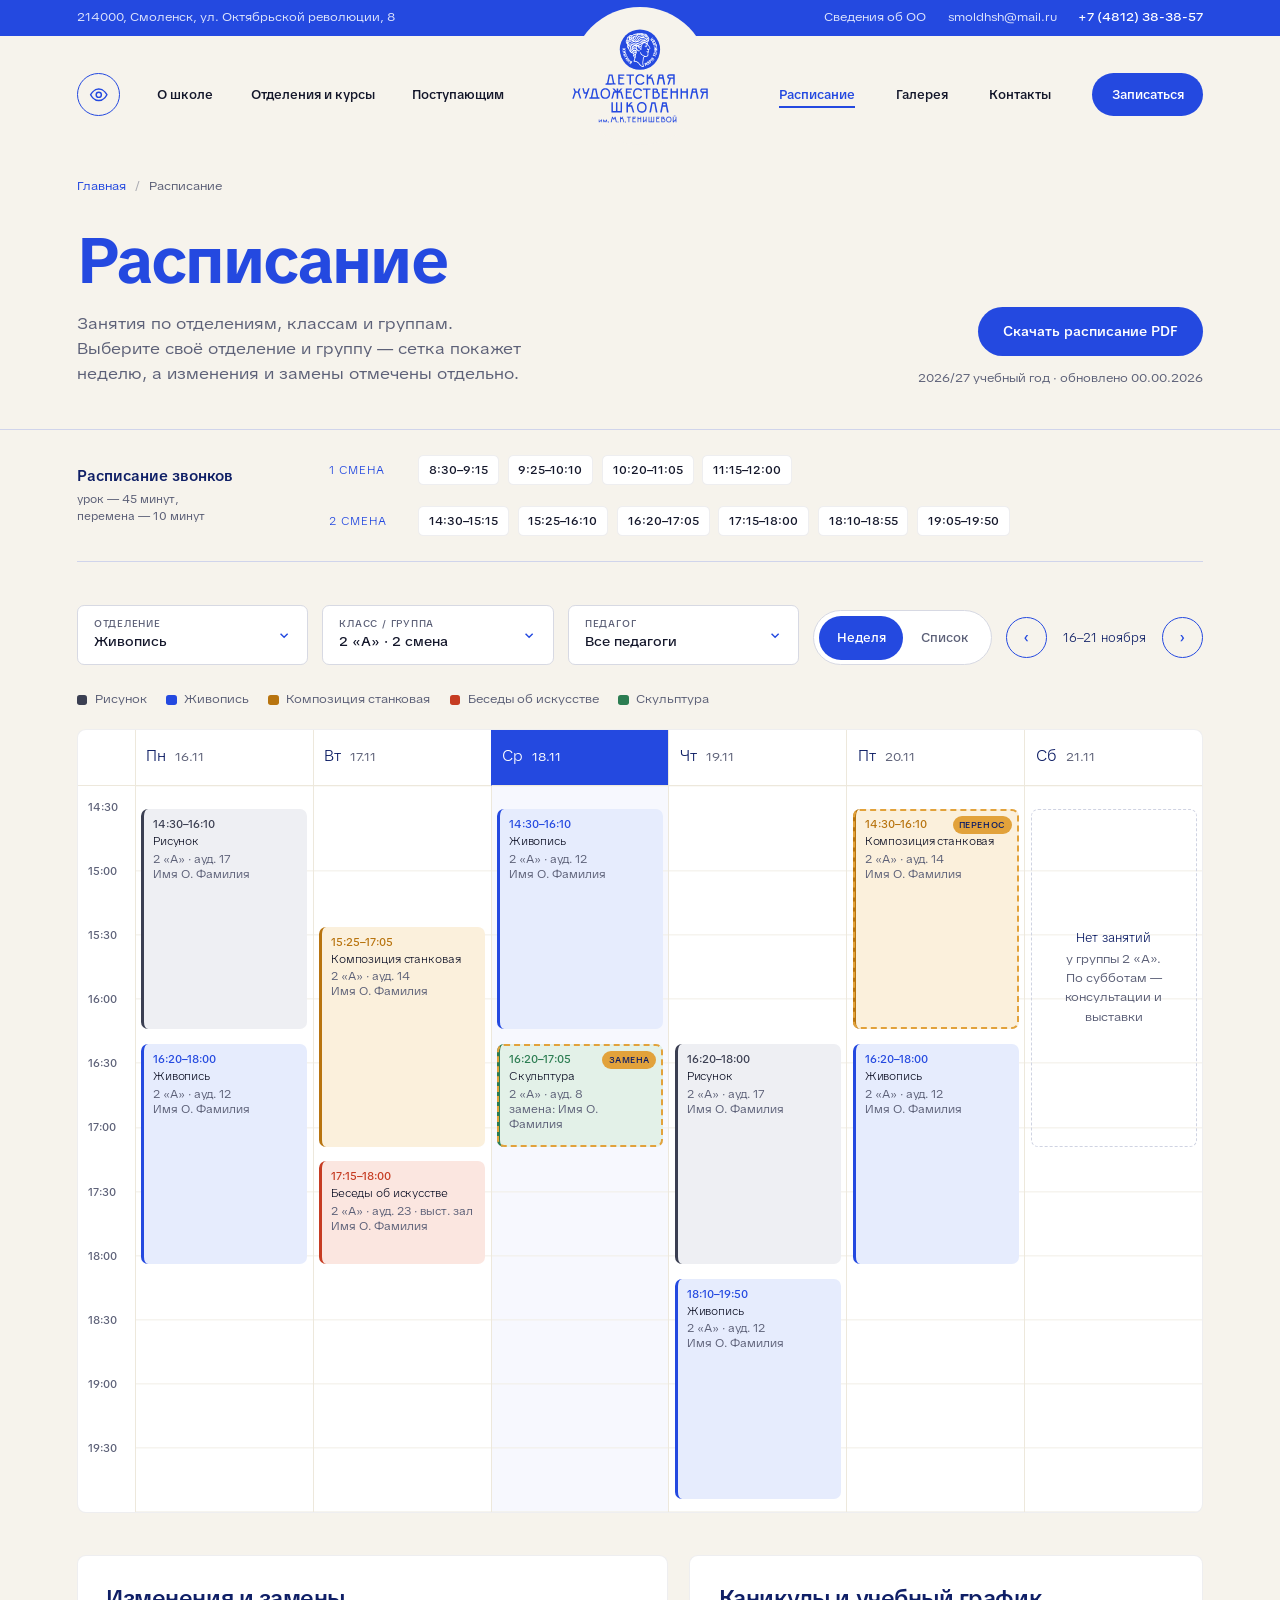
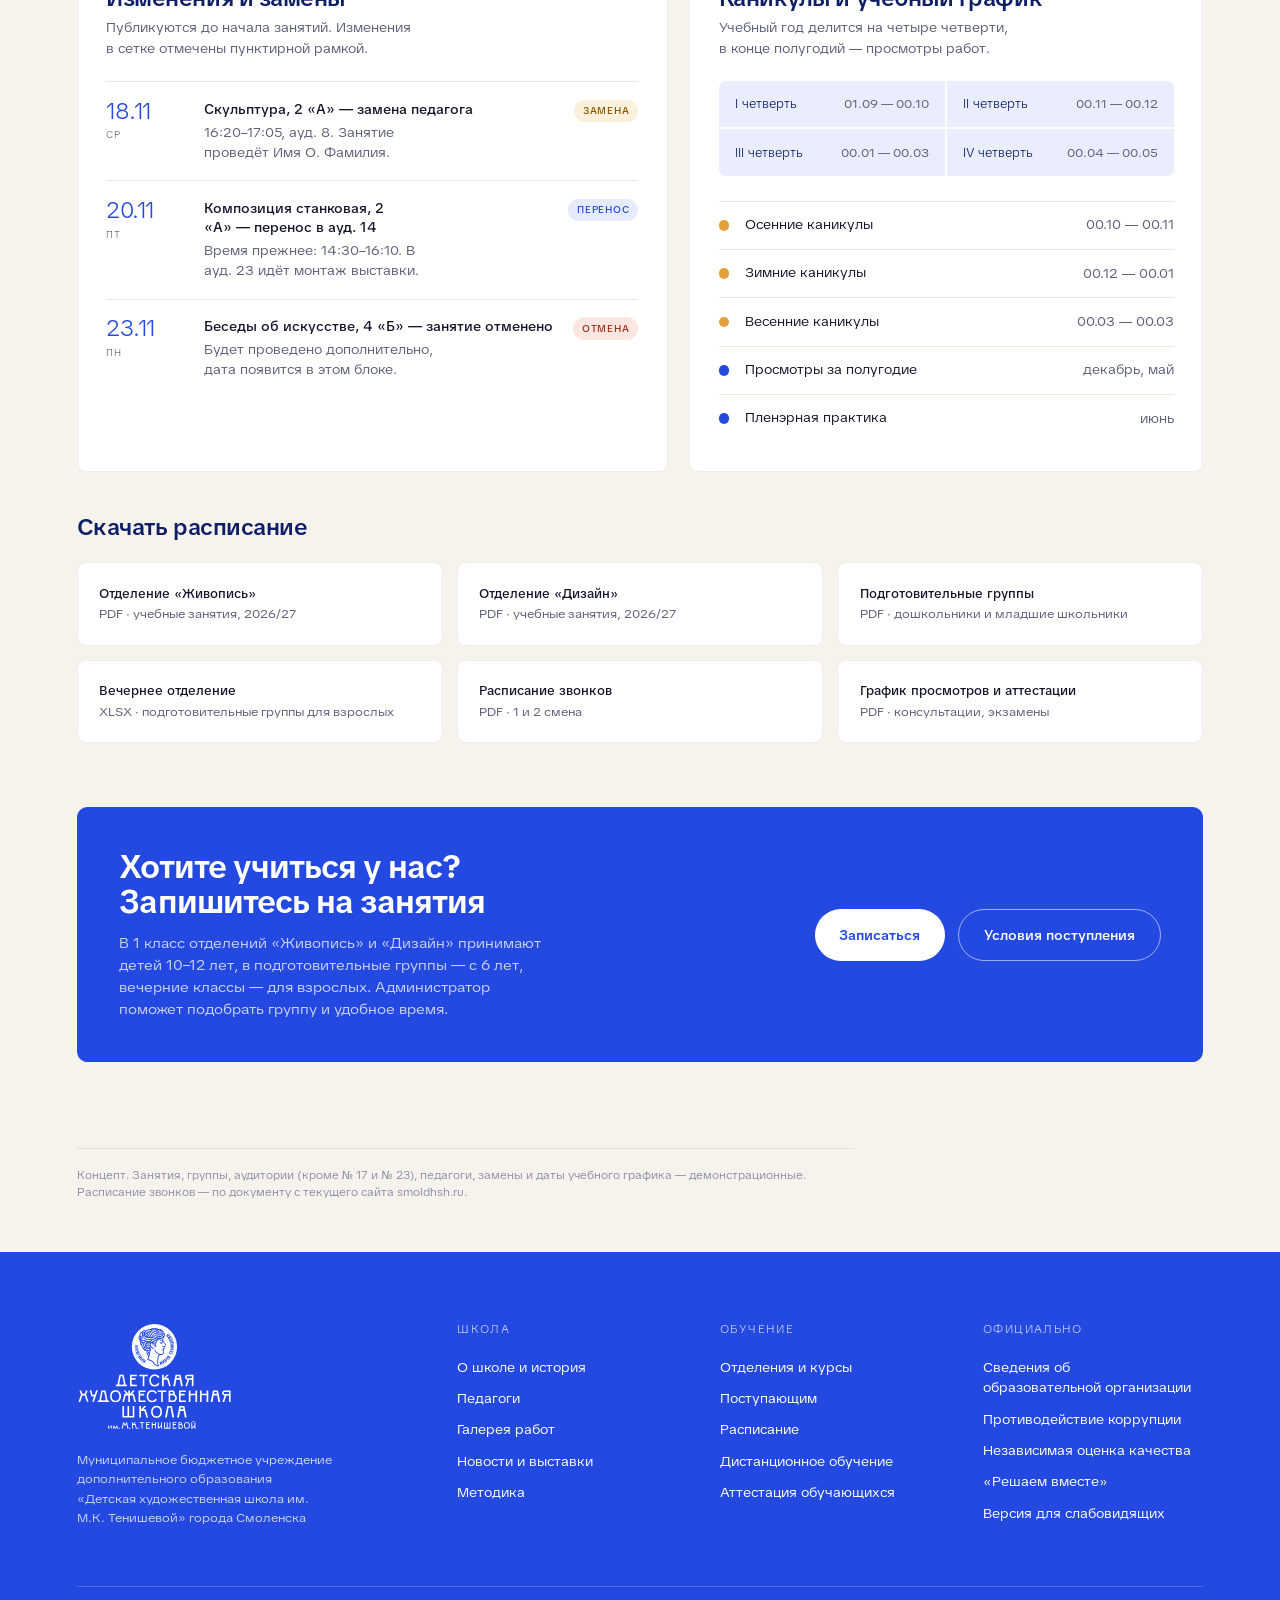
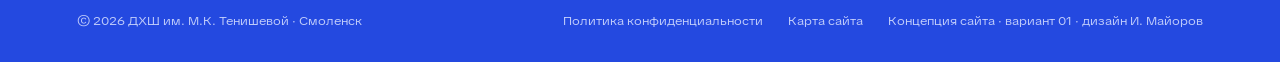
==== commit 5c1bc651: "Опубликовать прототип школы и демо админки" ====
--- a/schedule.html
+++ b/schedule.html
@@ -13,7 +13,7 @@
   <span>214000, Смоленск, ул. Октябрьской революции, 8</span>
   <span class="hours">Режим работы: 8:00–20:00</span>
   <span class="sp"></span>
-  <a href="#">Сведения об образовательной организации</a>
+  <a href="#" title="Сведения об образовательной организации">Сведения об&nbsp;ОО</a>
   <a href="#">smoldhsh@mail.ru</a>
   <a class="ph-top" href="#">+7 (4812) 38-38-57</a>
 </div></div>
@@ -55,7 +55,7 @@
   </div>
 </div>
 
-<section class="sched" style="padding-top:clamp(48px,3.4vw,72px)"><div class="wrap">
+<section class="sched" style="padding-top:3.06rem"><div class="wrap">
   <div class="toolbar">
     <div class="sel"><div><small>Отделение</small><b>Живопись</b></div><svg viewBox="0 0 20 20" fill="none" stroke="currentColor" stroke-width="2"><path d="M5 8l5 5 5-5"/></svg></div>
     <div class="sel"><div><small>Класс / группа</small><b>2 «А» · 2 смена</b></div><svg viewBox="0 0 20 20" fill="none" stroke="currentColor" stroke-width="2"><path d="M5 8l5 5 5-5"/></svg></div>
@@ -106,7 +106,7 @@
   </div>
 
   <div class="cta-band">
-    <div><h3>Хотите учиться у нас? Запишитесь на занятия</h3><p>Подготовительные группы — для детей от 6 лет, вечерние классы — для взрослых. Администратор поможет подобрать группу и удобное время.</p></div>
+    <div><h3>Хотите учиться у нас? Запишитесь на занятия</h3><p>В&nbsp;1&nbsp;класс отделений «Живопись» и&nbsp;«Дизайн» принимают детей 10–12&nbsp;лет, в&nbsp;подготовительные группы&nbsp;— с&nbsp;6&nbsp;лет, вечерние классы&nbsp;— для взрослых. Администратор поможет подобрать группу и удобное время.</p></div>
     <div class="btns"><a class="btn btn-ochre" href="index.html#signup">Записаться</a><a class="btn btn-ghost" href="index.html#admit">Условия поступления</a></div>
   </div>
 </div></section>
@@ -125,5 +125,6 @@
   <div class="f-bot"><span>© 2026 ДХШ им. М.К. Тенишевой · Смоленск</span><div><a href="#">Политика конфиденциальности</a><a href="#">Карта сайта</a><span>Концепция сайта · вариант 01 · дизайн И. Майоров</span></div></div>
 </div></footer>
 
+<script src="js/site.js" defer></script>
 </body>
 </html>
--- a/css/site.css
+++ b/css/site.css
@@ -1,382 +1,909 @@
 
 /* ---------- Шрифты: локально, SIL OFL 1.1 ---------- */
-@font-face{font-family:"Unbounded";src:url(../fonts/unbounded-cyrillic-400-normal.woff2) format("woff2");font-weight:400;unicode-range:U+0301,U+0400-045F,U+0490-0491,U+04B0-04B1,U+2116}
-@font-face{font-family:"Unbounded";src:url(../fonts/unbounded-latin-400-normal.woff2) format("woff2");font-weight:400;unicode-range:U+0000-00FF,U+2000-206F,U+20AC,U+2122,U+2190-21FF}
-@font-face{font-family:"Unbounded";src:url(../fonts/unbounded-cyrillic-300-normal.woff2) format("woff2");font-weight:300;unicode-range:U+0301,U+0400-045F,U+0490-0491,U+04B0-04B1,U+2116}
-@font-face{font-family:"Unbounded";src:url(../fonts/unbounded-latin-300-normal.woff2) format("woff2");font-weight:300;unicode-range:U+0000-00FF,U+2000-206F,U+20AC,U+2122,U+2190-21FF}
-@font-face{font-family:"Unbounded";src:url(../fonts/unbounded-cyrillic-500-normal.woff2) format("woff2");font-weight:500;unicode-range:U+0301,U+0400-045F,U+0490-0491,U+04B0-04B1,U+2116}
-@font-face{font-family:"Unbounded";src:url(../fonts/unbounded-latin-500-normal.woff2) format("woff2");font-weight:500;unicode-range:U+0000-00FF,U+2000-206F,U+20AC,U+2122,U+2190-21FF}
-@font-face{font-family:"Unbounded";src:url(../fonts/unbounded-cyrillic-600-normal.woff2) format("woff2");font-weight:600;unicode-range:U+0301,U+0400-045F,U+0490-0491,U+04B0-04B1,U+2116}
-@font-face{font-family:"Unbounded";src:url(../fonts/unbounded-latin-600-normal.woff2) format("woff2");font-weight:600;unicode-range:U+0000-00FF,U+2000-206F,U+20AC,U+2122,U+2190-21FF}
-@font-face{font-family:"Onest";src:url(../fonts/onest-cyrillic-400-normal.woff2) format("woff2");font-weight:400;unicode-range:U+0301,U+0400-045F,U+0490-0491,U+04B0-04B1,U+2116}
-@font-face{font-family:"Onest";src:url(../fonts/onest-latin-400-normal.woff2) format("woff2");font-weight:400;unicode-range:U+0000-00FF,U+2000-206F,U+20AC,U+2122,U+2190-21FF}
-@font-face{font-family:"Onest";src:url(../fonts/onest-cyrillic-500-normal.woff2) format("woff2");font-weight:500;unicode-range:U+0301,U+0400-045F,U+0490-0491,U+04B0-04B1,U+2116}
-@font-face{font-family:"Onest";src:url(../fonts/onest-latin-500-normal.woff2) format("woff2");font-weight:500;unicode-range:U+0000-00FF,U+2000-206F,U+20AC,U+2122,U+2190-21FF}
-@font-face{font-family:"Onest";src:url(../fonts/onest-cyrillic-600-normal.woff2) format("woff2");font-weight:600;unicode-range:U+0301,U+0400-045F,U+0490-0491,U+04B0-04B1,U+2116}
-@font-face{font-family:"Onest";src:url(../fonts/onest-latin-600-normal.woff2) format("woff2");font-weight:600;unicode-range:U+0000-00FF,U+2000-206F,U+20AC,U+2122,U+2190-21FF}
+
+
+@font-face{font-family:"TikTok Sans";src:url(../fonts/tiktok-sans-cyrillic-wdth-normal.woff2) format("woff2-variations");font-weight:300 900;font-stretch:75% 150%;font-display:swap;unicode-range:U+0301,U+0400-045F,U+0490-0491,U+04B0-04B1,U+2116}
+@font-face{font-family:"TikTok Sans";src:url(../fonts/tiktok-sans-latin-wdth-normal.woff2) format("woff2-variations");font-weight:300 900;font-stretch:75% 150%;font-display:swap;unicode-range:U+0000-00FF,U+0131,U+0152-0153,U+02BB-02BC,U+02C6,U+02DA,U+02DC,U+0304,U+0308,U+0329,U+2000-206F,U+20AC,U+2122,U+2191,U+2193,U+2212,U+2215,U+FEFF,U+FFFD}
 
 :root{
   --blue:#2449E0; --blue-d:#1A35A8; --blue-ink:#0F1F66; --blue-50:#E9EDFC;
   --paper:#F6F3EC; --paper-2:#EDE8DC; --white:#fff; --ink:#14172B; --muted:#5D6178;
   --ochre:#E2A23B; --red:#D9472B;
-  --disp:"Unbounded",system-ui,sans-serif; --text:"Onest",system-ui,sans-serif;
-  --pad:clamp(40px,6vw,160px); --maxw:1660px; --utilh:40px; --hdrh:clamp(96px,13svh,136px);
+  --disp:"TikTok Sans",system-ui,sans-serif; --text:"TikTok Sans",system-ui,sans-serif;
+  --pad:5.4rem; --maxw:103.75rem; --utilh:2.5rem; --hdrh:clamp(6rem,13svh,8.5rem);
 }
 *{box-sizing:border-box;margin:0;padding:0}
 html{background:var(--paper)}
-body{min-width:1280px;margin:0;font-family:var(--text);font-size:clamp(17px,calc(14.38px + 0.18vw),19px);line-height:1.55;color:var(--ink);background:var(--paper);-webkit-font-smoothing:antialiased}
+/* ---------- Fluid-масштаб: всё в rem, корень пропорционален ширине окна ----------
+   Десктоп (≥1200px при шрифте браузера 16px): макет 1440 масштабируется целиком,
+   1200 → 13.3px, 1440 → 16px, 1920+ → 21.3px (потолок, дальше контент центрируется).
+   «1rem − 16px» добавляет пользовательский размер шрифта браузера (20px = +4px к корню),
+   брейкпоинт в em — при крупном шрифте мобильный макет включается раньше.
+   Ниже 1200 — мобильный/планшетный макет, корень мягко растёт от 390 (16px) до 17px. */
+html{font-size:clamp(0.75rem,calc(1rem - 16px + 1.11112vw),1.1rem)}
+@media (max-width:74.9375em){html{font-size:clamp(0.9375rem,calc(1rem - 1px + 0.2564vw),1.0625rem)}}
+body{margin:0;font-family:var(--text);font-size:1.0625rem;line-height:1.55;color:var(--ink);background:var(--paper);-webkit-font-smoothing:antialiased}
 a{color:inherit;text-decoration:none}
 img{display:block;max-width:100%}
 .wrap{width:100%;max-width:calc(var(--maxw) + 2*var(--pad));margin-inline:auto;padding-inline:var(--pad)}
 .disp{font-family:var(--disp)}
-.eyebrow{font-family:var(--disp);font-size:12px;letter-spacing:.14em;text-transform:uppercase;font-weight:500}
-.tag{display:inline-flex;align-items:center;gap:6px;font:500 10.5px/1 var(--text);letter-spacing:.08em;text-transform:uppercase;padding:5px 8px 4px;border:1px dashed currentColor;border-radius:4px;opacity:.75;white-space:nowrap}
-.tag::before{content:"";width:6px;height:6px;border-radius:50%;background:currentColor}
-.btn{display:inline-flex;align-items:center;gap:14px;font:600 16px/1 var(--text);padding:20px 28px;border-radius:999px;transition:.2s;white-space:nowrap}
+.eyebrow{font-family:var(--disp);font-size:0.75rem;letter-spacing:.14em;text-transform:uppercase;font-weight:500}
+.tag{display:inline-flex;align-items:center;gap:0.375rem;font:500 0.6562rem/1 var(--text);letter-spacing:.08em;text-transform:uppercase;padding:0.3125rem 0.5rem 0.25rem;border:1px dashed currentColor;border-radius:0.25rem;opacity:.75;white-space:nowrap}
+.tag::before{content:"";width:0.375rem;height:0.375rem;border-radius:50%;background:currentColor}
+.btn{display:inline-flex;align-items:center;gap:0.875rem;font:500 1rem/1 var(--text);padding:1.25rem 1.75rem;border-radius:62.4375rem;transition:.2s;white-space:nowrap}
 .btn-ochre{background:var(--ochre);color:var(--blue-ink)}
 .btn-blue{background:var(--blue);color:#fff}
 .btn-ghost{border:1.5px solid currentColor}
-.arr{width:18px;height:18px;flex:none}
-h2.sec{font:500 clamp(56px,calc(47.36px + 0.6vw),62.7px)/1.05 var(--disp);letter-spacing:-.02em;color:var(--blue)}
-.sec-head{display:grid;grid-template-columns:1fr auto;align-items:end;gap:40px;margin-bottom:clamp(56px,calc(47.36px + 0.6vw),62.7px)}
-.sec-head .num{font:400 13px/1 var(--disp);color:var(--blue);letter-spacing:.1em;margin-bottom:20px;display:flex;gap:14px;align-items:center}
-.sec-head .num::after{content:"";width:64px;height:1px;background:var(--blue)}
-.link{font:600 15px/1 var(--text);color:var(--blue);display:inline-flex;gap:10px;align-items:center;border-bottom:1.5px solid currentColor;padding-bottom:6px}
+.arr{width:1.125rem;height:1.125rem;flex:none}
+h2.sec{font:300 3.5rem/1.05 var(--disp);letter-spacing:-.02em;color:var(--blue)}
+.sec-head{display:grid;grid-template-columns:1fr auto;align-items:end;gap:2.5rem;margin-bottom:3.5rem}
+.sec-head .num{font:300 0.8125rem/1 var(--disp);color:var(--blue);letter-spacing:.1em;margin-bottom:1.25rem;display:flex;gap:0.875rem;align-items:center}
+.sec-head .num::after{content:"";width:4rem;height:1px;background:var(--blue)}
+.link{font:500 0.9375rem/1 var(--text);color:var(--blue);display:inline-flex;gap:0.625rem;align-items:center;border-bottom:1.5px solid currentColor;padding-bottom:0.375rem}
 
 /* ---------- Утилитная строка + шапка ---------- */
-.util{background:var(--blue-ink);color:#C9D2F7;font-size:clamp(13.5px,calc(11.42px + 0.14vw),15.1px)}
-.util .wrap{display:flex;align-items:center;gap:clamp(24px,calc(20.3px + 0.26vw),26.9px);height:var(--utilh)}
+.util{background:var(--blue-ink);color:#C9D2F7;font-size:0.8438rem}
+.util .wrap{display:flex;align-items:center;gap:1.5028rem;height:var(--utilh)}
 .util .sp{flex:1}
 .util a:hover{color:#fff}
-.util .ph-top{color:#fff;font-weight:600;letter-spacing:.01em}
+.util .ph-top{color:#fff;font-weight:500;letter-spacing:.01em}
 header.top{background:var(--paper);border-bottom:1px solid rgba(36,73,224,.18);position:relative;z-index:5}
-header.top .wrap{display:grid;grid-template-columns:1fr auto 1fr;align-items:center;height:var(--hdrh);gap:clamp(28px,calc(23.68px + 0.3vw),31.4px)}
-.h-side{display:flex;align-items:center;gap:24px;min-width:0}
+header.top .wrap{display:grid;grid-template-columns:1fr auto 1fr;align-items:center;height:var(--hdrh);gap:1.75rem}
+.h-side{display:flex;align-items:center;gap:1.5rem;min-width:0}
 .h-side.l{justify-content:space-between}
 .h-side.r{justify-content:space-between}
 .logo{display:block;justify-self:center}
-.logo img{height:calc(var(--hdrh) - 30px);width:auto}
-nav.main{display:flex;gap:clamp(24px,calc(20.3px + 0.26vw),26.9px);font:500 clamp(15px,calc(12.69px + 0.16vw),16.8px)/1 var(--text);white-space:nowrap}
-nav.main a{position:relative;padding:8px 0}
+.logo img{height:calc(var(--hdrh) - 1.875rem);width:auto}
+nav.main{display:flex;gap:1.5028rem;font:500 0.9375rem/1 var(--text);white-space:nowrap}
+nav.main a{position:relative;padding:0.5rem 0}
 nav.main a.on{color:var(--blue)}
 nav.main a.on::after{content:"";position:absolute;left:0;right:0;bottom:0;height:2px;background:var(--blue)}
-.eye-btn{display:inline-flex;align-items:center;gap:10px;height:clamp(48px,calc(40.59px + 0.51vw),53.8px);padding:0 clamp(14px,calc(11.84px + 0.15vw),15.7px);border-radius:999px;border:1.5px solid var(--blue);color:var(--blue);font:600 clamp(14px,calc(11.84px + 0.15vw),15.7px)/1 var(--text);white-space:nowrap}
-.eye-btn svg{width:22px;height:22px;flex:none}
+.eye-btn{display:inline-flex;align-items:center;gap:0.625rem;height:3rem;padding:0 0.875rem;border-radius:62.4375rem;border:1.5px solid var(--blue);color:var(--blue);font:500 0.875rem/1 var(--text);white-space:nowrap}
+.eye-btn svg{width:1.375rem;height:1.375rem;flex:none}
 .eye-btn .lbl-s{display:none}
-.btn-sm{height:clamp(48px,calc(40.59px + 0.51vw),53.8px);padding:0 clamp(22px,calc(18.61px + 0.24vw),24.6px);font-size:clamp(15px,calc(12.69px + 0.16vw),16.8px)}
-@media (max-width:1799px){.eye-btn .lbl{display:none}.eye-btn{width:48px;padding:0;justify-content:center}}
+.btn-sm{height:3rem;padding:0 1.3791rem;font-size:0.9375rem}
+/* макет пропорциональный — состояние 1440 на всех десктопных ширинах */
+.eye-btn .lbl{display:none}.eye-btn{width:3rem;padding:0;justify-content:center;flex:none}
 /* хлебные крошки */
-.crumbs{font-size:14px;color:var(--muted);display:flex;gap:10px;align-items:center;padding:28px 0 0}
+.crumbs{font-size:0.875rem;color:var(--muted);display:flex;gap:0.625rem;align-items:center;padding:1.75rem 0 0}
 .crumbs a{color:var(--blue)}
 .crumbs i{font-style:normal;opacity:.5}
 
 /* ---------- Первый экран ---------- */
-.hero{--heroh:max(520px,calc(100svh - var(--utilh) - var(--hdrh)));position:relative;background:var(--blue);color:#fff;height:var(--heroh);overflow:hidden}
-.hero .wrap{display:grid;grid-template-columns:minmax(0,1fr) auto;gap:clamp(40px,4vw,96px);height:100%}
+.hero{--heroh:max(32.5rem,calc(100svh - var(--utilh) - var(--hdrh)));position:relative;background:var(--blue);color:#fff;height:var(--heroh);overflow:hidden}
+.hero .wrap{display:grid;grid-template-columns:minmax(0,1fr) auto;gap:3.6rem;height:100%}
 .hero-copy{position:relative;z-index:2;display:flex;flex-direction:column;justify-content:center;padding-bottom:calc(var(--heroh)*.04)}
-.hero h1{font:500 min(clamp(64px,calc(54px + 1.6vw),92px),calc(var(--heroh)*.115))/1.02 var(--disp);letter-spacing:-.035em;margin:0 0 calc(var(--heroh)*.045)}
+.hero h1{font:300 min(4.815rem,calc(var(--heroh)*.115))/1.02 var(--disp);letter-spacing:-.035em;margin:0 0 calc(var(--heroh)*.045)}
 .hero h1 em{font-style:normal;font-weight:300;color:#BFCBFA}
-.hero p.lead{font-size:min(clamp(18px,calc(15px + .3vw),22px),calc(var(--heroh)*.03));line-height:1.5;color:#E3E8FD;max-width:27em}
-.hero .cta{display:flex;gap:14px;margin-top:calc(var(--heroh)*.06)}
-.hero .cta .btn{font-size:clamp(15px,calc(13px + .15vw),17px);padding:clamp(18px,calc(15px + .2vw),21px) clamp(26px,calc(22px + .3vw),32px)}
+.hero p.lead{font-size:min(1.2075rem,calc(var(--heroh)*.03));line-height:1.5;color:#E3E8FD;max-width:27em}
+.hero .cta{display:flex;gap:0.875rem;margin-top:calc(var(--heroh)*.06)}
+.hero .cta .btn{font-size:0.9475rem;padding:1.125rem 1.645rem}
 .hero .btn-ghost{color:#fff}
 /* развеска: размеры от высоты первого экрана */
-.hang{position:relative;height:100%;container-type:size;width:calc(var(--heroh)*.7607 + 60px)}
+.hang{position:relative;height:100%;container-type:size;width:calc(var(--heroh)*.7607 + 3.75rem)}
 .hang-in{display:flex;gap:3.6cqh;justify-content:flex-end;height:100%}
 .hang .col{display:flex;flex-direction:column;align-items:flex-start;gap:3.6cqh}
 .hang .c1{padding-top:8cqh}.hang .c2{padding-top:13cqh}.hang .c3{display:none}
-.frame{background:#fff;padding:14px;box-shadow:0 30px 60px -24px rgba(8,20,80,.5);width:fit-content}
+.frame{background:#fff;padding:0.875rem;box-shadow:0 1.875rem 3.75rem -1.5rem rgba(8,20,80,.5);width:fit-content}
 .frame .pic{overflow:hidden;background:var(--paper-2)}
 .frame .pic img{width:100%;height:100%;object-fit:cover}
-.arch .pic{border-radius:999px 999px 0 0}
+.arch .pic{border-radius:62.4375rem 62.4375rem 0 0}
 .f1 .pic{height:50cqh;aspect-ratio:300/380}
 .f2 .pic{height:33cqh;aspect-ratio:1}
 .f3 .pic{height:21cqh;aspect-ratio:2/1}
 .f4 .pic{height:30cqh;aspect-ratio:230/224}
-.hero-note{position:absolute;right:0;top:22px;z-index:3}
+.hero-note{position:absolute;right:0;top:1.375rem;z-index:3}
 
 /* ---------- Быстрые маршруты ---------- */
 .routes{position:relative;z-index:4;margin-top:-1px;background:var(--paper)}
 .routes .grid{display:grid;grid-template-columns:repeat(4,1fr);border-bottom:1px solid rgba(36,73,224,.18)}
-.route{flex-direction:column;gap:6px !important;padding:clamp(34px,calc(28.75px + 0.36vw),38.1px) 32px clamp(34px,calc(28.75px + 0.36vw),38.1px) 0;display:flex;gap:20px;align-items:flex-start;border-right:1px solid rgba(36,73,224,.18);padding-left:32px}
+.route{flex-direction:column;gap:0.375rem !important;padding:2.125rem 2rem 2.125rem 0;display:flex;gap:1.25rem;align-items:flex-start;border-right:1px solid rgba(36,73,224,.18);padding-left:2rem}
 .route:first-child{padding-left:0}
 .route:last-child{border-right:0}
-.route .ic{width:52px;height:52px;border-radius:50%;background:var(--blue-50);color:var(--blue);display:grid;place-items:center;flex:none}
-.route .ic svg{width:26px;height:26px}
-.route h3{font:500 clamp(17px,calc(14.38px + 0.18vw),19px)/1.25 var(--disp);color:var(--blue-ink);margin-bottom:6px;letter-spacing:-.01em}
-.route p{font-size:clamp(14.5px,calc(12.26px + 0.16vw),16.2px);color:var(--muted);line-height:1.45}
-
-section{padding:clamp(136px,calc(116px + 1.4vw),156px) 0}
+.route .ic{width:3.25rem;height:3.25rem;border-radius:50%;background:var(--blue-50);color:var(--blue);display:grid;place-items:center;flex:none}
+.route .ic svg{width:1.625rem;height:1.625rem}
+.route h3{font:300 1.0625rem/1.25 var(--disp);color:var(--blue-ink);margin-bottom:0.375rem;letter-spacing:-.01em}
+.route p{font-size:0.9103rem;color:var(--muted);line-height:1.45}
+
+section{padding:8.51rem 0}
 
 /* ---------- Отделения ---------- */
-.deps{display:grid;grid-template-columns:repeat(6,1fr);gap:24px}
-.dep{grid-column:span 2;background:#fff;border-radius:6px;overflow:hidden;display:flex;flex-direction:column;border:1px solid rgba(20,23,43,.06)}
+.deps{display:grid;grid-template-columns:repeat(6,1fr);gap:1.5rem}
+.dep{grid-column:span 2;background:#fff;border-radius:0.375rem;overflow:hidden;display:flex;flex-direction:column;border:1px solid rgba(20,23,43,.06)}
 .dep.wide{grid-column:span 3}
-.dep .ph{height:clamp(230px,calc(194.51px + 2.46vw),257.6px);position:relative;overflow:hidden}
-.dep.wide .ph{height:clamp(260px,calc(219.88px + 2.79vw),291.2px)}
+.dep .ph{height:14.375rem;position:relative;overflow:hidden}
+.dep.wide .ph{height:16.2535rem}
 .dep .ph img{width:100%;height:100%;object-fit:cover}
-.dep .age{position:absolute;left:18px;top:18px;background:var(--blue);color:#fff;font:500 13px/1 var(--disp);padding:10px 14px;border-radius:999px}
-.dep .body{padding:26px 28px 28px;display:flex;flex-direction:column;flex:1}
-.dep h3{font:500 clamp(25px,calc(21.14px + 0.27vw),28px)/1.15 var(--disp);color:var(--blue-ink);letter-spacing:-.02em;margin-bottom:12px}
-.dep p{font-size:clamp(15.5px,calc(13.11px + 0.17vw),17.4px);color:var(--muted);flex:1}
-.dep .meta{display:flex;justify-content:space-between;align-items:center;margin-top:22px;padding-top:18px;border-top:1px solid var(--paper-2);font-size:14px}
+.dep .age{position:absolute;left:1.125rem;top:1.125rem;background:var(--blue);color:#fff;font:300 0.8125rem/1 var(--disp);padding:0.625rem 0.875rem;border-radius:62.4375rem}
+.dep .body{padding:1.625rem 1.75rem 1.75rem;display:flex;flex-direction:column;flex:1}
+.dep h3{font:300 1.5643rem/1.15 var(--disp);color:var(--blue-ink);letter-spacing:-.02em;margin-bottom:0.75rem}
+.dep p{font-size:0.9724rem;color:var(--muted);flex:1}
+.dep .meta{display:flex;justify-content:space-between;align-items:center;margin-top:1.375rem;padding-top:1.125rem;border-top:1px solid var(--paper-2);font-size:0.875rem}
 .dep .meta span{color:var(--muted)}
-.dep .meta a{color:var(--blue);font-weight:600;display:flex;gap:8px;align-items:center}
+.dep .meta a{color:var(--blue);font-weight:500;display:flex;gap:0.5rem;align-items:center}
 .ph-solid{display:grid;place-items:center;background:var(--blue-50);color:var(--blue)}
-.ph-solid svg{width:120px;height:120px;opacity:.9}
+.ph-solid svg{width:7.5rem;height:7.5rem;opacity:.9}
 
 /* ---------- Поступление ---------- */
 .admit{background:var(--blue-ink);color:#fff;position:relative;overflow:hidden}
 .admit h2.sec{color:#fff}
 .admit .sec-head .num{color:#9FB0F5}.admit .sec-head .num::after{background:#9FB0F5}
-.admit-grid{display:grid;grid-template-columns:1fr clamp(420px,calc(355.19px + 4.5vw),470.4px);gap:clamp(80px,calc(67.66px + 0.86vw),89.6px)}
+.admit-grid{display:grid;grid-template-columns:1fr 26.25rem;gap:5.0027rem}
 .timeline{display:grid;grid-template-columns:repeat(3,1fr);gap:0;border-top:1px solid rgba(255,255,255,.22)}
-.step{padding:32px 28px 0 0;position:relative}
-.step::before{content:"";position:absolute;top:-7px;left:0;width:13px;height:13px;border-radius:50%;background:var(--ochre)}
-.step .d{font:500 clamp(30px,calc(25.37px + 0.32vw),33.6px)/1.1 var(--disp);letter-spacing:-.02em;margin-bottom:6px}
-.step .m{font:400 13px/1 var(--disp);color:#9FB0F5;letter-spacing:.08em;text-transform:uppercase;margin-bottom:16px}
-.step p{font-size:clamp(15.5px,calc(13.11px + 0.17vw),17.4px);color:#C9D2F7}
-.admit-cols{display:grid;grid-template-columns:repeat(auto-fit,minmax(300px,1fr));gap:40px;margin-top:64px}
-.admit-cols h4{font:500 15px/1.3 var(--disp);margin-bottom:14px;color:#fff}
-.admit-cols ul{list-style:none;font-size:clamp(15px,calc(12.69px + 0.16vw),16.8px);color:#C9D2F7}
-.admit-cols li{padding:9px 0;border-bottom:1px solid rgba(255,255,255,.12);display:flex;gap:12px}
+.step{padding:2rem 1.75rem 0 0;position:relative}
+.step::before{content:"";position:absolute;top:-0.4375rem;left:0;width:0.8125rem;height:0.8125rem;border-radius:50%;background:var(--ochre)}
+.step .d{font:300 1.875rem/1.1 var(--disp);letter-spacing:-.02em;margin-bottom:0.375rem}
+.step .m{font:300 0.8125rem/1 var(--disp);color:#9FB0F5;letter-spacing:.08em;text-transform:uppercase;margin-bottom:1rem}
+.step p{font-size:0.9724rem;color:#C9D2F7}
+.admit-cols{display:grid;grid-template-columns:repeat(auto-fit,minmax(18.75rem,1fr));gap:2.5rem;margin-top:4rem}
+.admit-cols h4{font:300 0.9375rem/1.3 var(--disp);margin-bottom:0.875rem;color:#fff}
+.admit-cols ul{list-style:none;font-size:0.9375rem;color:#C9D2F7}
+.admit-cols li{padding:0.5625rem 0;border-bottom:1px solid rgba(255,255,255,.12);display:flex;gap:0.75rem}
 .admit-cols li::before{content:"—";color:var(--ochre)}
-.signup{background:#fff;color:var(--ink);border-radius:8px;padding:36px;align-self:start}
-.signup h3{font:500 24px/1.2 var(--disp);color:var(--blue-ink);margin-bottom:8px;letter-spacing:-.02em}
-.signup p.s{font-size:14.5px;color:var(--muted);margin-bottom:24px}
-.field{border:1px solid #D7D9E3;border-radius:6px;padding:13px 16px;margin-bottom:12px;font-size:15px;color:#8C90A6;display:flex;justify-content:space-between}
-.field small{font-size:11px;color:var(--muted);text-transform:uppercase;letter-spacing:.06em;display:block;margin-bottom:3px}
+.signup{background:#fff;color:var(--ink);border-radius:0.5rem;padding:2.25rem;align-self:start}
+.signup h3{font:300 1.5rem/1.2 var(--disp);color:var(--blue-ink);margin-bottom:0.5rem;letter-spacing:-.02em}
+.signup p.s{font-size:0.9062rem;color:var(--muted);margin-bottom:1.5rem}
+.field{border:1px solid #D7D9E3;border-radius:0.375rem;padding:0.8125rem 1rem;margin-bottom:0.75rem;font-size:0.9375rem;color:#8C90A6;display:flex;justify-content:space-between}
+.field small{font-size:0.6875rem;color:var(--muted);text-transform:uppercase;letter-spacing:.06em;display:block;margin-bottom:0.1875rem}
 .field div{display:flex;flex-direction:column}
 .field b{font-weight:400;color:var(--ink)}
-.signup .btn{width:100%;justify-content:center;margin-top:10px}
-.signup .fine{font-size:12px;color:var(--muted);margin-top:14px;line-height:1.45}
-.admit .medal2{position:absolute;right:-200px;bottom:-260px;width:620px;opacity:.06}
+.signup .btn{width:100%;justify-content:center;margin-top:0.625rem}
+.signup .fine{font-size:0.75rem;color:var(--muted);margin-top:0.875rem;line-height:1.45}
+.admit .medal2{position:absolute;right:-12.5rem;bottom:-16.25rem;width:38.75rem;opacity:.06}
 .admit .tag{color:#9FB0F5}
 
 /* ---------- Галерея ---------- */
-.gal-filters{display:flex;gap:10px;margin-bottom:40px}
-.chip{font:500 14px/1 var(--text);padding:12px 18px;border-radius:999px;border:1px solid rgba(36,73,224,.3);color:var(--blue)}
+.gal-filters{display:flex;gap:0.625rem;margin-bottom:2.5rem}
+.chip{font:500 0.875rem/1 var(--text);padding:0.75rem 1.125rem;border-radius:62.4375rem;border:1px solid rgba(36,73,224,.3);color:var(--blue)}
 .chip.on{background:var(--blue);color:#fff;border-color:var(--blue)}
-.salon{display:grid;grid-template-columns:repeat(12,1fr);grid-template-rows:clamp(300px,calc(253.71px + 3.21vw),336px) clamp(220px,calc(186.05px + 2.36vw),246.4px) clamp(300px,calc(253.71px + 3.21vw),336px);gap:clamp(24px,calc(20.3px + 0.26vw),26.9px)}
-.w{background:#fff;padding:16px 16px 0;display:flex;flex-direction:column;box-shadow:0 1px 0 rgba(20,23,43,.06),0 18px 40px -24px rgba(20,23,43,.35)}
+.salon{display:grid;grid-template-columns:repeat(12,1fr);grid-template-rows:18.75rem 13.7521rem 18.75rem;gap:1.5028rem}
+.w{background:#fff;padding:1rem 1rem 0;display:flex;flex-direction:column;box-shadow:0 1px 0 rgba(20,23,43,.06),0 1.125rem 2.5rem -1.5rem rgba(20,23,43,.35)}
 .w .pic{flex:1;overflow:hidden;min-height:0}
 .w .pic img{width:100%;height:100%;object-fit:cover}
-.w figcaption{display:flex;justify-content:space-between;align-items:baseline;gap:12px;padding:12px 2px 14px;font-size:clamp(13px,calc(10.99px + 0.14vw),14.6px);color:var(--muted)}
-.w figcaption b{font-weight:600;color:var(--ink);font-size:14px}
+.w figcaption{display:flex;justify-content:space-between;align-items:baseline;gap:0.75rem;padding:0.75rem 2px 0.875rem;font-size:0.8129rem;color:var(--muted)}
+.w figcaption b{font-weight:500;color:var(--ink);font-size:0.875rem}
 .g1{grid-column:1/5;grid-row:1/3}
 .g2{grid-column:5/9;grid-row:1/2}
 .g3{grid-column:9/13;grid-row:1/3}
 .g4{grid-column:5/9;grid-row:2/4}
 .g5{grid-column:1/5;grid-row:3/4}
 .g6{grid-column:9/13;grid-row:3/4}
-.gal-foot{display:flex;justify-content:space-between;align-items:center;margin-top:48px;padding-top:28px;border-top:1px solid rgba(36,73,224,.18)}
-.gal-foot p{font-size:15px;color:var(--muted);max-width:640px}
+.gal-foot{display:flex;justify-content:space-between;align-items:center;margin-top:3rem;padding-top:1.75rem;border-top:1px solid rgba(36,73,224,.18)}
+.gal-foot p{font-size:0.9375rem;color:var(--muted);max-width:40rem}
 
 /* ---------- Афиша ---------- */
 .news{background:#fff}
-.news-grid{display:grid;grid-template-columns:1.25fr 1fr 1fr;gap:28px}
+.news-grid{display:grid;grid-template-columns:1.25fr 1fr 1fr;gap:1.75rem}
 .card{display:flex;flex-direction:column}
-.card .ph{height:clamp(260px,calc(219.88px + 2.79vw),291.2px);border-radius:6px;overflow:hidden;position:relative;margin-bottom:22px}
-.card.big .ph{height:clamp(360px,calc(304.45px + 3.86vw),403.2px)}
+.card .ph{height:16.2535rem;border-radius:0.375rem;overflow:hidden;position:relative;margin-bottom:1.375rem}
+.card.big .ph{height:22.5021rem}
 .card .ph img{width:100%;height:100%;object-fit:cover}
-.card .date{font:500 13px/1 var(--disp);color:var(--blue);letter-spacing:.04em;display:flex;gap:12px;align-items:center;margin-bottom:12px}
-.card .date span{font:500 11px/1 var(--text);letter-spacing:.08em;text-transform:uppercase;color:var(--muted);background:var(--paper);padding:6px 9px;border-radius:999px}
-.card h3{font:500 clamp(21px,calc(17.76px + 0.22vw),23.5px)/1.25 var(--disp);letter-spacing:-.015em;color:var(--blue-ink);margin-bottom:10px}
-.card.big h3{font-size:clamp(27px,calc(22.83px + 0.29vw),30.2px)}
-.card p{font-size:15.5px;color:var(--muted)}
+.card .date{font:300 0.8125rem/1 var(--disp);color:var(--blue);letter-spacing:.04em;display:flex;gap:0.75rem;align-items:center;margin-bottom:0.75rem}
+.card .date span{font:500 0.6875rem/1 var(--text);letter-spacing:.08em;text-transform:uppercase;color:var(--muted);background:var(--paper);padding:0.375rem 0.5625rem;border-radius:62.4375rem}
+.card h3{font:300 1.3125rem/1.25 var(--disp);letter-spacing:-.015em;color:var(--blue-ink);margin-bottom:0.625rem}
+.card.big h3{font-size:1.6879rem}
+.card p{font-size:0.9688rem;color:var(--muted)}
 .ph-pattern{background:var(--blue);display:grid;place-items:center;color:#fff}
-.ph-pattern .lab{font:500 12px/1.4 var(--text);letter-spacing:.08em;text-transform:uppercase;border:1px dashed rgba(255,255,255,.6);padding:10px 14px;border-radius:4px}
-.events{margin-top:64px;display:grid;grid-template-columns:repeat(3,1fr);gap:0;border-top:2px solid var(--blue)}
-.ev{padding:28px 32px 28px 0;display:grid;grid-template-columns:88px 1fr;gap:18px;border-right:1px solid var(--paper-2);margin-right:32px}
-.ev:last-child{border-right:0;margin-right:0}
-.ev .day{font:500 44px/1 var(--disp);color:var(--blue);letter-spacing:-.03em}
-.ev .day small{display:block;font:400 12px/1 var(--disp);letter-spacing:.1em;text-transform:uppercase;margin-top:8px}
-.ev h4{font:600 17px/1.3 var(--text);margin-bottom:6px}
-.ev p{font-size:14px;color:var(--muted)}
+.ph-pattern .lab{font:500 0.75rem/1.4 var(--text);letter-spacing:.08em;text-transform:uppercase;border:1px dashed rgba(255,255,255,.6);padding:0.625rem 0.875rem;border-radius:0.25rem}
 
 /* ---------- О школе ---------- */
-.about-top{display:grid;grid-template-columns:7fr 5fr;gap:80px;align-items:end}
-.about h2.big{font:500 clamp(56px,calc(47.36px + 0.6vw),62.7px)/1.04 var(--disp);letter-spacing:-.03em;color:var(--blue)}
-.about .intro{font-size:clamp(19px,calc(16.07px + 0.2vw),21.3px);line-height:1.55;color:var(--ink)}
-.bld{margin-top:64px;position:relative;border-radius:6px;overflow:hidden;height:clamp(560px,calc(473.59px + 6vw),627.2px)}
+.about-top{display:grid;grid-template-columns:7fr 5fr;gap:5rem;align-items:end}
+.about h2.big{font:300 3.5rem/1.04 var(--disp);letter-spacing:-.03em;color:var(--blue)}
+.about .intro{font-size:1.1875rem;line-height:1.55;color:var(--ink)}
+.bld{margin-top:4rem;position:relative;border-radius:0.375rem;overflow:hidden;height:35rem}
 .bld img{width:100%;height:100%;object-fit:cover}
-.bld .cap{position:absolute;left:28px;bottom:24px}
-.bld .stamp{position:absolute;right:40px;top:40px;width:250px;background:var(--paper);padding:26px;border-radius:4px;box-shadow:0 20px 40px -20px rgba(15,31,102,.4)}
-.stamp .y{font:500 54px/1 var(--disp);color:var(--blue);letter-spacing:-.03em}
-.stamp p{font-size:14px;color:var(--muted);margin-top:10px;line-height:1.45}
+.bld .cap{position:absolute;left:1.75rem;bottom:1.5rem}
+.bld .stamp{position:absolute;right:2.5rem;top:2.5rem;width:15.625rem;background:var(--paper);padding:1.625rem;border-radius:0.25rem;box-shadow:0 1.25rem 2.5rem -1.25rem rgba(15,31,102,.4)}
+.stamp .y{font:300 3.375rem/1 var(--disp);color:var(--blue);letter-spacing:-.03em}
+.stamp p{font-size:0.875rem;color:var(--muted);margin-top:0.625rem;line-height:1.45}
 .facts{display:grid;grid-template-columns:repeat(4,1fr);margin-top:0;border-bottom:1px solid rgba(36,73,224,.18)}
-.fact{padding:36px 28px 36px 0;border-right:1px solid rgba(36,73,224,.18);padding-left:28px}
+.fact{padding:2.25rem 1.75rem 2.25rem 0;border-right:1px solid rgba(36,73,224,.18);padding-left:1.75rem}
 .fact:first-child{padding-left:0}.fact:last-child{border-right:0}
-.fact b{display:block;font:500 clamp(46px,calc(38.9px + 0.49vw),51.5px)/1 var(--disp);color:var(--blue);letter-spacing:-.03em;margin-bottom:12px}
-.fact span{font-size:15px;color:var(--muted);display:block;line-height:1.45}
-.heritage{display:grid;grid-template-columns:var(--emw) 1fr;--emw:clamp(420px,calc(355.19px + 4.5vw),470.4px);gap:clamp(80px,calc(67.66px + 0.86vw),89.6px);margin-top:110px;align-items:center}
+.fact b{display:block;font:300 2.875rem/1 var(--disp);color:var(--blue);letter-spacing:-.03em;margin-bottom:0.75rem}
+.fact span{font-size:0.9375rem;color:var(--muted);display:block;line-height:1.45}
+.heritage{display:grid;grid-template-columns:var(--emw) 1fr;--emw:26.25rem;gap:5.0027rem;margin-top:6.875rem;align-items:center}
 .heritage .em{position:relative;width:var(--emw);height:var(--emw)}
 .heritage .em img{width:100%;height:100%}
-.heritage .em::after{content:"";position:absolute;inset:-18px;border:1px solid var(--blue);border-radius:50%}
-.heritage h3{font:500 clamp(40px,calc(33.83px + 0.43vw),44.8px)/1.1 var(--disp);color:var(--blue-ink);letter-spacing:-.025em;margin:18px 0 24px}
-.heritage p{font-size:clamp(17px,calc(14.38px + 0.18vw),19px);color:var(--ink);margin-bottom:16px;max-width:42em}
-.heritage .names{font:400 clamp(14px,calc(11.84px + 0.15vw),15.7px)/1.7 var(--disp);color:var(--blue);letter-spacing:.02em;margin:26px 0 30px;max-width:52em}
+.heritage .em::after{content:"";position:absolute;inset:-1.125rem;border:1px solid var(--blue);border-radius:50%}
+.heritage h3{font:300 2.5014rem/1.1 var(--disp);color:var(--blue-ink);letter-spacing:-.025em;margin:1.125rem 0 1.5rem}
+.heritage p{font-size:1.0625rem;color:var(--ink);margin-bottom:1rem;max-width:42em}
+.heritage .names{font:300 0.875rem/1.7 var(--disp);color:var(--blue);letter-spacing:.02em;margin:1.625rem 0 1.875rem;max-width:52em}
 .heritage .eyebrow{color:var(--blue)}
 
 /* ---------- Педагоги ---------- */
 .teach{background:var(--paper-2)}
-.t-grid{display:grid;grid-template-columns:repeat(4,1fr);gap:clamp(24px,calc(20.3px + 0.26vw),26.9px)}
+.t-grid{display:grid;grid-template-columns:repeat(4,1fr);gap:1.5028rem}
 .t.xl{display:none}
-@media (min-width:1800px){.t-grid{grid-template-columns:repeat(6,1fr)}.t.xl{display:block}}
-.t .ph{height:clamp(340px,calc(287.54px + 3.64vw),380.8px);border-radius:999px 999px 6px 6px;background:var(--blue-50);display:grid;place-items:center;position:relative;overflow:hidden;margin-bottom:20px}
-.t .ph .ini{font:300 88px/1 var(--disp);color:var(--blue);opacity:.35}
-.t .ph .tag{position:absolute;bottom:18px;left:50%;transform:translateX(-50%);color:var(--blue)}
-.t h4{font:500 19px/1.25 var(--disp);color:var(--blue-ink);letter-spacing:-.01em;margin-bottom:6px}
-.t p{font-size:14.5px;color:var(--muted)}
+.t .ph{height:21.25rem;border-radius:62.4375rem 62.4375rem 0.375rem 0.375rem;background:var(--blue-50);display:grid;place-items:center;position:relative;overflow:hidden;margin-bottom:1.25rem}
+.t .ph .ini{font:300 5.5rem/1 var(--disp);color:var(--blue);opacity:.35}
+.t .ph .tag{position:absolute;bottom:1.125rem;left:50%;transform:translateX(-50%);color:var(--blue)}
+.t h4{font:300 1.1875rem/1.25 var(--disp);color:var(--blue-ink);letter-spacing:-.01em;margin-bottom:0.375rem}
+.t p{font-size:0.9062rem;color:var(--muted)}
 
 /* ---------- Контакты ---------- */
-.contacts .grid{display:grid;grid-template-columns:5fr 7fr;gap:0;border-radius:8px;overflow:hidden;background:#fff}
-.c-info{padding:clamp(56px,calc(47.36px + 0.6vw),62.7px)}
-.c-info h2.sec{font-size:clamp(44px,calc(37.21px + 0.47vw),49.3px);margin-bottom:36px}
-.c-row{padding:18px 0;border-top:1px solid var(--paper-2);display:grid;grid-template-columns:130px 1fr;gap:16px}
-.c-row small{font:500 11.5px/1.6 var(--text);text-transform:uppercase;letter-spacing:.08em;color:var(--muted)}
-.c-row b{font-weight:500;font-size:17px}
-.c-row b.xl{font:500 24px/1.2 var(--disp);color:var(--blue);letter-spacing:-.01em;white-space:nowrap}
-.map{position:relative;background:#E7EAF4;min-height:clamp(620px,calc(524.33px + 6.64vw),694.4px);overflow:hidden}
+.contacts .grid{display:grid;grid-template-columns:5fr 7fr;gap:0;border-radius:0.5rem;overflow:hidden;background:#fff}
+.c-info{padding:3.5rem}
+.c-info h2.sec{font-size:2.75rem;margin-bottom:2.25rem}
+.c-row{padding:1.125rem 0;border-top:1px solid var(--paper-2);display:grid;grid-template-columns:8.125rem 1fr;gap:1rem}
+.c-row small{font:500 0.7188rem/1.6 var(--text);text-transform:uppercase;letter-spacing:.08em;color:var(--muted)}
+.c-row b{font-weight:500;font-size:1.0625rem}
+.c-row b.xl{font:300 1.5rem/1.2 var(--disp);color:var(--blue);letter-spacing:-.01em;white-space:nowrap}
+.map{position:relative;background:#E7EAF4;min-height:38.75rem;overflow:hidden}
 .map svg{position:absolute;inset:0;width:100%;height:100%}
 .pin{position:absolute;left:52%;top:44%;transform:translate(-50%,-100%);display:flex;flex-direction:column;align-items:center}
-.pin .bub{background:var(--blue);color:#fff;font:500 14px/1.3 var(--text);padding:14px 18px;border-radius:8px;white-space:nowrap;box-shadow:0 14px 30px -10px rgba(15,31,102,.5)}
-.pin .bub b{font-family:var(--disp);font-weight:500;display:block;font-size:15px}
-.pin .stem{width:2px;height:28px;background:var(--blue)}
-.pin .dot{width:16px;height:16px;border-radius:50%;background:var(--blue);border:4px solid #fff;box-shadow:0 0 0 2px var(--blue)}
-.map .tag{position:absolute;left:24px;top:24px;color:var(--blue);background:#fff}
+.pin .bub{background:var(--blue);color:#fff;font:500 0.875rem/1.3 var(--text);padding:0.875rem 1.125rem;border-radius:0.5rem;white-space:nowrap;box-shadow:0 0.875rem 1.875rem -0.625rem rgba(15,31,102,.5)}
+.pin .bub b{font-family:var(--disp);font-weight:500;display:block;font-size:0.9375rem}
+.pin .stem{width:2px;height:1.75rem;background:var(--blue)}
+.pin .dot{width:1rem;height:1rem;border-radius:50%;background:var(--blue);border:0.25rem solid #fff;box-shadow:0 0 0 2px var(--blue)}
+.map .tag{position:absolute;left:1.5rem;top:1.5rem;color:var(--blue);background:#fff}
 
 /* ---------- Обязательные ссылки ---------- */
-.must{padding:72px 0 80px;border-top:1px solid rgba(36,73,224,.18)}
-.must h3{font:500 14px/1 var(--disp);letter-spacing:.12em;text-transform:uppercase;color:var(--muted);margin-bottom:28px}
-.must-grid{display:grid;grid-template-columns:1.4fr 1fr 1fr 1fr;gap:20px}
-.mc{background:#fff;border-radius:6px;padding:26px;display:flex;flex-direction:column;gap:12px;min-height:170px;border:1px solid rgba(20,23,43,.07)}
-.mc .ico{width:40px;height:40px;border-radius:8px;background:var(--blue-50);color:var(--blue);display:grid;place-items:center}
-.mc .ico svg{width:22px;height:22px}
-.mc h4{font:600 clamp(17px,calc(14.38px + 0.18vw),19px)/1.3 var(--text)}
-.mc p{font-size:clamp(13.5px,calc(11.42px + 0.14vw),15.1px);color:var(--muted);line-height:1.45}
+.must{padding:4.5rem 0 5rem;border-top:1px solid rgba(36,73,224,.18)}
+.must h3{font:300 0.875rem/1 var(--disp);letter-spacing:.12em;text-transform:uppercase;color:var(--muted);margin-bottom:1.75rem}
+.must-grid{display:grid;grid-template-columns:1.4fr 1fr 1fr 1fr;gap:1.25rem}
+.mc{background:#fff;border-radius:0.375rem;padding:1.625rem;display:flex;flex-direction:column;gap:0.75rem;min-height:10.625rem;border:1px solid rgba(20,23,43,.07)}
+.mc .ico{width:2.5rem;height:2.5rem;border-radius:0.5rem;background:var(--blue-50);color:var(--blue);display:grid;place-items:center}
+.mc .ico svg{width:1.375rem;height:1.375rem}
+.mc h4{font:500 1.0625rem/1.3 var(--text)}
+.mc p{font-size:0.8438rem;color:var(--muted);line-height:1.45}
 .mc.svedenia{background:var(--blue);color:#fff;border:0}
 .mc.svedenia .ico{background:rgba(255,255,255,.15);color:#fff}
 .mc.svedenia p{color:#C9D2F7}
-.gosweb{display:flex;gap:20px;margin-top:20px}
-.gw{flex:1;height:96px;border:1.5px dashed #B9BFD6;border-radius:6px;display:flex;align-items:center;justify-content:space-between;padding:0 26px;font-size:14px;color:var(--muted)}
-.gw b{color:var(--ink);font-weight:600;font-size:16px;display:block}
+.gosweb{display:flex;gap:1.25rem;margin-top:1.25rem}
+.gw{flex:1;height:6rem;border:1.5px dashed #B9BFD6;border-radius:0.375rem;display:flex;align-items:center;justify-content:space-between;padding:0 1.625rem;font-size:0.875rem;color:var(--muted)}
+.gw b{color:var(--ink);font-weight:500;font-size:1rem;display:block}
 
 /* ---------- Подвал ---------- */
-footer{background:var(--blue);color:#fff;padding:80px 0 36px;position:relative;overflow:hidden}
-.f-top{display:grid;grid-template-columns:clamp(380px,calc(321.37px + 4.07vw),425.6px) repeat(3,1fr);gap:clamp(48px,calc(40.59px + 0.51vw),53.8px)}
-.f-top .lg img{height:clamp(120px,calc(101.48px + 1.29vw),134.4px);width:auto}
-.f-top .lg p{font-size:14px;color:#C9D2F7;margin-top:24px;line-height:1.55}
-.f-col h5{font:500 13px/1 var(--disp);letter-spacing:.12em;text-transform:uppercase;color:#BFCBFA;margin-bottom:20px}
-.f-col a{display:block;font-size:clamp(15px,calc(12.69px + 0.16vw),16.8px);padding:6px 0;color:#fff}
-.f-bot{display:flex;justify-content:space-between;margin-top:64px;padding-top:28px;border-top:1px solid rgba(255,255,255,.2);font-size:13px;color:#BFCBFA}
-.f-bot div{display:flex;gap:28px}
-.f-big{font:500 clamp(168px,calc(142.08px + 1.8vw),188.2px)/0.8 var(--disp);letter-spacing:-.05em;color:rgba(255,255,255,.07);white-space:nowrap;margin:56px 0 -20px -8px}
+footer{background:var(--blue);color:#fff;padding:5rem 0 2.25rem;position:relative;overflow:hidden}
+.f-top{display:grid;grid-template-columns:23.75rem repeat(3,1fr);gap:3rem}
+.f-top .lg img{height:7.5035rem;width:auto}
+.f-top .lg p{font-size:0.875rem;color:#C9D2F7;margin-top:1.5rem;line-height:1.55}
+.f-col h5{font:300 0.8125rem/1 var(--disp);letter-spacing:.12em;text-transform:uppercase;color:#BFCBFA;margin-bottom:1.25rem}
+.f-col a{display:block;font-size:0.9375rem;padding:0.375rem 0;color:#fff}
+.f-bot{display:flex;justify-content:space-between;margin-top:4rem;padding-top:1.75rem;border-top:1px solid rgba(255,255,255,.2);font-size:0.8125rem;color:#BFCBFA}
+.f-bot div{display:flex;gap:1.75rem}
+.f-big{font:300 10.5rem/0.8 var(--disp);letter-spacing:-.05em;color:rgba(255,255,255,.07);white-space:nowrap;margin:3.5rem 0 -1.25rem -0.5rem}
 
 /* =================== Страница «Расписание» =================== */
-.pg-head{padding:0 0 clamp(48px,calc(40.59px + 0.51vw),53.8px);border-bottom:1px solid rgba(36,73,224,.18)}
-.pg-head .row{display:grid;grid-template-columns:1fr auto;gap:60px;align-items:end;margin-top:clamp(36px,calc(30.45px + 0.39vw),40.3px)}
-.pg-head h1{font:500 clamp(72px,calc(60.89px + 0.77vw),80.6px)/1 var(--disp);letter-spacing:-.04em;color:var(--blue)}
-.pg-head .eyebrow{color:var(--blue);display:flex;gap:14px;align-items:center;margin-bottom:22px}
-.pg-head .eyebrow i{display:block;width:40px;height:1px;background:var(--blue)}
-.pg-head p.lead{font-size:clamp(18px,calc(15.22px + 0.19vw),20.2px);color:var(--muted);max-width:34em;margin-top:22px}
-.pg-actions{display:flex;flex-direction:column;align-items:flex-end;gap:14px}
-.pg-actions .btns{display:flex;gap:12px}
-.pg-actions small{font-size:13px;color:var(--muted);display:flex;gap:10px;align-items:center}
-.bells{display:grid;grid-template-columns:clamp(260px,calc(219.88px + 2.79vw),291.2px) 1fr;row-gap:14px;gap:clamp(24px,calc(20.3px + 0.26vw),26.9px);align-items:center;padding:clamp(28px,calc(23.68px + 0.3vw),31.4px) 0;border-bottom:1px solid rgba(36,73,224,.18)}
-.bells h3{font:500 clamp(17px,calc(14.38px + 0.18vw),19px)/1.25 var(--disp);color:var(--blue-ink)}
-.bells h3 small{display:block;font:400 13px/1.4 var(--text);color:var(--muted);margin-top:6px}
-.shift{display:flex;align-items:center;gap:10px;flex-wrap:wrap;grid-column:2}
+.pg-head{padding:0 0 3rem;border-bottom:1px solid rgba(36,73,224,.18)}
+.pg-head .row{display:grid;grid-template-columns:1fr auto;gap:3.75rem;align-items:end;margin-top:2.2541rem}
+.pg-head h1{font:300 4.5rem/1 var(--disp);letter-spacing:-.04em;color:var(--blue)}
+.pg-head .eyebrow{color:var(--blue);display:flex;gap:0.875rem;align-items:center;margin-bottom:1.375rem}
+.pg-head .eyebrow i{display:block;width:2.5rem;height:1px;background:var(--blue)}
+.pg-head p.lead{font-size:1.125rem;color:var(--muted);max-width:34em;margin-top:1.375rem}
+.pg-actions{display:flex;flex-direction:column;align-items:flex-end;gap:0.875rem}
+.pg-actions .btns{display:flex;gap:0.75rem}
+.pg-actions small{font-size:0.8125rem;color:var(--muted);display:flex;gap:0.625rem;align-items:center}
+.bells{display:grid;grid-template-columns:16.2535rem 1fr;row-gap:0.875rem;gap:1.5028rem;align-items:center;padding:1.75rem 0;border-bottom:1px solid rgba(36,73,224,.18)}
+.bells h3{font:300 1.0625rem/1.25 var(--disp);color:var(--blue-ink)}
+.bells h3 small{display:block;font:400 0.8125rem/1.4 var(--text);color:var(--muted);margin-top:0.375rem}
+.shift{display:flex;align-items:center;gap:0.625rem;flex-wrap:wrap;grid-column:2}
 .bells h3{grid-row:1/3}
-.shift b{font:500 13px/1 var(--disp);color:var(--blue);letter-spacing:.06em;text-transform:uppercase;width:90px}
-.shift span{font:500 clamp(13px,calc(10.99px + 0.14vw),14.6px)/1 var(--text);padding:9px 11px;background:#fff;border-radius:6px;border:1px solid rgba(20,23,43,.07);white-space:nowrap}
-.sched{padding:clamp(48px,calc(40.59px + 0.51vw),53.8px) 0 clamp(96px,calc(81.19px + 1.03vw),107.5px)}
-.toolbar{display:grid;grid-template-columns:repeat(3,minmax(0,1fr)) auto auto;gap:16px;align-items:end;margin-bottom:28px}
-.sel{background:#fff;border:1px solid #D7D9E3;border-radius:8px;padding:12px 18px;display:flex;justify-content:space-between;align-items:center;min-height:62px}
-.sel small{display:block;font:500 11px/1.4 var(--text);text-transform:uppercase;letter-spacing:.08em;color:var(--muted)}
-.sel b{font-weight:500;font-size:clamp(15px,calc(12.69px + 0.16vw),16.8px)}
-.sel svg{width:16px;height:16px;color:var(--blue)}
-.seg{display:flex;background:#fff;border:1px solid #D7D9E3;border-radius:999px;padding:5px;height:62px}
-.seg span{display:flex;align-items:center;gap:8px;padding:0 20px;border-radius:999px;font:600 15px/1 var(--text);color:var(--muted)}
+.shift b{font:300 0.8125rem/1 var(--disp);color:var(--blue);letter-spacing:.06em;text-transform:uppercase;width:5.625rem}
+.shift span{font:500 0.8129rem/1 var(--text);padding:0.5625rem 0.6875rem;background:#fff;border-radius:0.375rem;border:1px solid rgba(20,23,43,.07);white-space:nowrap}
+.sched{padding:3rem 0 6.0014rem}
+.toolbar{display:grid;grid-template-columns:repeat(3,minmax(0,1fr)) auto auto;gap:1rem;align-items:end;margin-bottom:1.75rem}
+.sel{background:#fff;border:1px solid #D7D9E3;border-radius:0.5rem;padding:0.75rem 1.125rem;display:flex;justify-content:space-between;align-items:center;min-height:3.875rem}
+.sel small{display:block;font:500 0.6875rem/1.4 var(--text);text-transform:uppercase;letter-spacing:.08em;color:var(--muted)}
+.sel b{font-weight:500;font-size:0.9375rem}
+.sel svg{width:1rem;height:1rem;color:var(--blue)}
+.seg{display:flex;background:#fff;border:1px solid #D7D9E3;border-radius:62.4375rem;padding:0.3125rem;height:3.875rem}
+.seg span{display:flex;align-items:center;gap:0.5rem;padding:0 1.25rem;border-radius:62.4375rem;font:500 0.9375rem/1 var(--text);color:var(--muted)}
 .seg span.on{background:var(--blue);color:#fff}
-.seg svg{width:18px;height:18px}
-.weeknav{display:flex;align-items:center;gap:10px;height:62px}
-.weeknav a{width:46px;height:46px;border-radius:50%;border:1.5px solid var(--blue);display:grid;place-items:center;color:var(--blue);font-weight:600}
-.weeknav b{font:500 clamp(15px,calc(12.69px + 0.16vw),16.8px)/1 var(--disp);color:var(--blue-ink);white-space:nowrap;padding:0 8px}
-.legend{display:flex;gap:22px;flex-wrap:wrap;align-items:center;margin-bottom:22px;font-size:14px;color:var(--muted)}
-.legend span{display:flex;align-items:center;gap:8px}
-.legend i{width:12px;height:12px;border-radius:3px}
+.seg svg{width:1.125rem;height:1.125rem}
+.weeknav{display:flex;align-items:center;gap:0.625rem;height:3.875rem}
+.weeknav a{width:2.875rem;height:2.875rem;border-radius:50%;border:1.5px solid var(--blue);display:grid;place-items:center;color:var(--blue);font-weight:500}
+.weeknav b{font:300 0.9375rem/1 var(--disp);color:var(--blue-ink);white-space:nowrap;padding:0 0.5rem}
+.legend{display:flex;gap:1.375rem;flex-wrap:wrap;align-items:center;margin-bottom:1.375rem;font-size:0.875rem;color:var(--muted)}
+.legend span{display:flex;align-items:center;gap:0.5rem}
+.legend i{width:0.75rem;height:0.75rem;border-radius:0.1875rem}
 .legend .tag{margin-left:auto}
-.week{--rh:clamp(12px,calc(10.15px + 0.13vw),13.4px);background:#fff;border-radius:10px;border:1px solid rgba(20,23,43,.07);display:grid;grid-template-columns:clamp(64px,calc(54.12px + 0.69vw),71.7px) repeat(6,minmax(0,1fr));overflow:hidden}
-.week .dh{padding:20px clamp(12px,calc(10.15px + 0.13vw),13.4px);border-bottom:1px solid var(--paper-2);border-left:1px solid var(--paper-2);display:flex;align-items:baseline;gap:10px}
-.week .dh b{font:500 clamp(18px,calc(15.22px + 0.19vw),20.2px)/1 var(--disp);color:var(--blue-ink)}
-.week .dh span{font-size:14px;color:var(--muted)}
+.week{--rh:0.7514rem;background:#fff;border-radius:0.625rem;border:1px solid rgba(20,23,43,.07);display:grid;grid-template-columns:4.0035rem repeat(6,minmax(0,1fr));overflow:hidden}
+.week .dh{padding:1.25rem 0.7514rem;border-bottom:1px solid var(--paper-2);border-left:1px solid var(--paper-2);display:flex;align-items:baseline;gap:0.625rem}
+.week .dh b{font:300 1.125rem/1 var(--disp);color:var(--blue-ink)}
+.week .dh span{font-size:0.875rem;color:var(--muted)}
 .week .dh.today{background:var(--blue);border-left-color:var(--blue)}
 .week .dh.today b,.week .dh.today span{color:#fff}
-.week .dh.today em{font-style:normal;font:600 10.5px/1 var(--text);letter-spacing:.08em;text-transform:uppercase;background:var(--ochre);color:var(--blue-ink);padding:5px 7px;border-radius:999px;margin-left:auto}
+.week .dh.today em{font-style:normal;font:500 0.6562rem/1 var(--text);letter-spacing:.08em;text-transform:uppercase;background:var(--ochre);color:var(--blue-ink);padding:0.3125rem 0.4375rem;border-radius:62.4375rem;margin-left:auto}
 .week .corner{border-bottom:1px solid var(--paper-2)}
 .axis,.day{display:grid;grid-template-rows:repeat(68,var(--rh));position:relative}
-.axis span{font:500 12.5px/1 var(--text);color:var(--muted);padding:0 0 0 clamp(12px,calc(10.15px + 0.13vw),13.4px);transform:translateY(-6px)}
-.day{border-left:1px solid var(--paper-2);padding:0 clamp(6px,calc(5.07px + 0.06vw),6.7px);background-image:repeating-linear-gradient(to bottom,transparent 0,transparent calc(var(--rh)*6 - 1px),#F1EEE6 calc(var(--rh)*6 - 1px),#F1EEE6 calc(var(--rh)*6));background-position:0 calc(var(--rh)*2)}
+.axis span{font:500 0.7812rem/1 var(--text);color:var(--muted);padding:0 0 0 0.7514rem;transform:translateY(-0.375rem)}
+.day{border-left:1px solid var(--paper-2);padding:0 0.375rem;background-image:repeating-linear-gradient(to bottom,transparent 0,transparent calc(var(--rh)*6 - 1px),#F1EEE6 calc(var(--rh)*6 - 1px),#F1EEE6 calc(var(--rh)*6));background-position:0 calc(var(--rh)*2)}
 .day.today{background-color:#F7F8FE}
-.les{border-radius:8px;padding:clamp(10px,calc(8.46px + 0.11vw),11.2px) clamp(10px,calc(8.46px + 0.11vw),11.2px);display:flex;flex-direction:column;gap:3px;overflow:hidden;border-left:4px solid var(--c);background:var(--bg);margin:2px 0;position:relative}
-.les .t{font:600 12.5px/1.2 var(--text);color:var(--c)}
-.les h4{font:500 clamp(14px,calc(11.84px + 0.15vw),15.7px)/1.2 var(--disp);color:var(--ink);letter-spacing:-.01em}
-.les p{font-size:clamp(12.5px,calc(10.57px + 0.13vw),14px);color:var(--muted);line-height:1.35}
-.les .badge{position:absolute;right:8px;top:8px;font:600 10px/1 var(--text);letter-spacing:.06em;text-transform:uppercase;background:var(--ochre);color:var(--blue-ink);padding:5px 7px;border-radius:999px}
+.les{border-radius:0.5rem;padding:0.6278rem 0.6278rem;display:flex;flex-direction:column;gap:0.1875rem;overflow:hidden;border-left:0.25rem solid var(--c);background:var(--bg);margin:2px 0;position:relative}
+.les .t{font:500 0.7812rem/1.2 var(--text);color:var(--c)}
+.les h4{font:300 0.875rem/1.2 var(--disp);color:var(--ink);letter-spacing:-.01em}
+.les p{font-size:0.7812rem;color:var(--muted);line-height:1.35}
+.les .badge{position:absolute;right:0.5rem;top:0.5rem;font:500 0.625rem/1 var(--text);letter-spacing:.06em;text-transform:uppercase;background:var(--ochre);color:var(--blue-ink);padding:0.3125rem 0.4375rem;border-radius:62.4375rem}
 .les.chg{outline:2px dashed var(--ochre);outline-offset:-2px}
-.free{border:1.5px dashed #CFD3E2;border-radius:8px;display:grid;place-items:center;text-align:center;color:var(--muted);font-size:14px;margin:2px 0;padding:12px}
-.free b{display:block;font:500 15px/1.3 var(--disp);color:var(--blue-ink);margin-bottom:4px}
+.free{border:1.5px dashed #CFD3E2;border-radius:0.5rem;display:grid;place-items:center;text-align:center;color:var(--muted);font-size:0.875rem;margin:2px 0;padding:0.75rem}
+.free b{display:block;font:300 0.9375rem/1.3 var(--disp);color:var(--blue-ink);margin-bottom:0.25rem}
 .c-ris{--c:#3B3F52;--bg:#EEEFF3}
 .c-zh{--c:#2449E0;--bg:#E6ECFD}
 .c-kom{--c:#B8740F;--bg:#FBF0DC}
 .c-bes{--c:#C63C22;--bg:#FBE6E0}
 .c-sk{--c:#2C7D52;--bg:#E3F1E8}
-.below{display:grid;grid-template-columns:1.15fr 1fr;gap:clamp(24px,calc(20.3px + 0.26vw),26.9px);margin-top:clamp(48px,calc(40.59px + 0.51vw),53.8px)}
-.panel{background:#fff;border-radius:10px;border:1px solid rgba(20,23,43,.07);padding:clamp(32px,calc(27.06px + 0.34vw),35.8px)}
-.panel h3{font:500 clamp(26px,calc(21.99px + 0.28vw),29.1px)/1.15 var(--disp);color:var(--blue-ink);letter-spacing:-.02em;margin-bottom:8px;display:flex;justify-content:space-between;align-items:center;gap:20px}
-.panel > p.s{font-size:15px;color:var(--muted);margin-bottom:24px}
-.chg-item{display:grid;grid-template-columns:88px 1fr auto;gap:22px;padding:20px 0;border-top:1px solid var(--paper-2);align-items:start}
-.chg-item .d{font:500 26px/1 var(--disp);color:var(--blue);letter-spacing:-.02em}
-.chg-item .d small{display:block;font:400 11.5px/1.3 var(--disp);letter-spacing:.08em;text-transform:uppercase;color:var(--muted);margin-top:6px}
-.chg-item h4{font:600 clamp(16px,calc(13.53px + 0.17vw),17.9px)/1.35 var(--text);margin-bottom:4px}
-.chg-item p{font-size:14.5px;color:var(--muted)}
-.chg-item .kind{font:600 11px/1 var(--text);letter-spacing:.08em;text-transform:uppercase;padding:7px 10px;border-radius:999px;white-space:nowrap}
+.below{display:grid;grid-template-columns:1.15fr 1fr;gap:1.5028rem;margin-top:3rem}
+.panel{background:#fff;border-radius:0.625rem;border:1px solid rgba(20,23,43,.07);padding:2rem}
+.panel h3{font:300 1.6264rem/1.15 var(--disp);color:var(--blue-ink);letter-spacing:-.02em;margin-bottom:0.5rem;display:flex;justify-content:space-between;align-items:center;gap:1.25rem}
+.panel > p.s{font-size:0.9375rem;color:var(--muted);margin-bottom:1.5rem}
+.chg-item{display:grid;grid-template-columns:5.5rem 1fr auto;gap:1.375rem;padding:1.25rem 0;border-top:1px solid var(--paper-2);align-items:start}
+.chg-item .d{font:300 1.625rem/1 var(--disp);color:var(--blue);letter-spacing:-.02em}
+.chg-item .d small{display:block;font:300 0.7188rem/1.3 var(--disp);letter-spacing:.08em;text-transform:uppercase;color:var(--muted);margin-top:0.375rem}
+.chg-item h4{font:500 1rem/1.35 var(--text);margin-bottom:0.25rem}
+.chg-item p{font-size:0.9062rem;color:var(--muted)}
+.chg-item .kind{font:500 0.6875rem/1 var(--text);letter-spacing:.08em;text-transform:uppercase;padding:0.4375rem 0.625rem;border-radius:62.4375rem;white-space:nowrap}
 .k-zam{background:#FBF0DC;color:#8A5600}.k-per{background:#E6ECFD;color:var(--blue)}.k-otm{background:#FBE6E0;color:#A2311B}
-.term{display:grid;grid-template-columns:repeat(2,1fr);gap:2px;margin:6px 0 28px;border-radius:8px;overflow:hidden}
-.term div{padding:16px 18px;background:var(--blue-50);display:flex;justify-content:space-between;align-items:baseline;gap:12px}
-.term b{display:block;font:500 15px/1.2 var(--disp);color:var(--blue-ink)}
-.term span{font-size:13px;color:var(--muted)}
+.term{display:grid;grid-template-columns:repeat(2,1fr);gap:2px;margin:0.375rem 0 1.75rem;border-radius:0.5rem;overflow:hidden}
+.term div{padding:1rem 1.125rem;background:var(--blue-50);display:flex;justify-content:space-between;align-items:baseline;gap:0.75rem}
+.term b{display:block;font:300 0.9375rem/1.2 var(--disp);color:var(--blue-ink)}
+.term span{font-size:0.8125rem;color:var(--muted)}
 .hol{list-style:none}
-.hol li{display:grid;grid-template-columns:14px 1fr auto;gap:16px;align-items:center;padding:15px 0;border-top:1px solid var(--paper-2);font-size:clamp(15px,calc(12.69px + 0.16vw),16.8px)}
-.hol li i{width:12px;height:12px;border-radius:50%;background:var(--ochre)}
+.hol li{display:grid;grid-template-columns:0.875rem 1fr auto;gap:1rem;align-items:center;padding:0.9375rem 0;border-top:1px solid var(--paper-2);font-size:0.9375rem}
+.hol li i{width:0.75rem;height:0.75rem;border-radius:50%;background:var(--ochre)}
 .hol li i.v{background:var(--blue)}
-.hol li span{color:var(--muted);font-size:14.5px;white-space:nowrap}
-.docs{margin-top:clamp(48px,calc(40.59px + 0.51vw),53.8px)}
-.docs h3{font:500 clamp(26px,calc(21.99px + 0.28vw),29.1px)/1.15 var(--disp);color:var(--blue-ink);letter-spacing:-.02em;margin-bottom:24px}
-.docs-grid{display:grid;grid-template-columns:repeat(3,1fr);gap:clamp(16px,calc(13.53px + 0.17vw),17.9px)}
-.doc{background:#fff;border:1px solid rgba(20,23,43,.07);border-radius:10px;padding:24px;display:grid;grid-template-columns:54px 1fr;gap:18px;align-items:center}
-.doc .ext{width:54px;height:64px;border-radius:6px;background:var(--blue);color:#fff;display:grid;place-items:end center;padding-bottom:10px;font:600 11px/1 var(--disp);letter-spacing:.06em;position:relative}
-.doc .ext::before{content:"";position:absolute;right:0;top:0;border-style:solid;border-width:0 14px 14px 0;border-color:transparent var(--paper) transparent transparent}
+.hol li span{color:var(--muted);font-size:0.9062rem;white-space:nowrap}
+.docs{margin-top:3rem}
+.docs h3{font:300 1.6264rem/1.15 var(--disp);color:var(--blue-ink);letter-spacing:-.02em;margin-bottom:1.5rem}
+.docs-grid{display:grid;grid-template-columns:repeat(3,1fr);gap:1rem}
+.doc{background:#fff;border:1px solid rgba(20,23,43,.07);border-radius:0.625rem;padding:1.5rem;display:grid;grid-template-columns:3.375rem 1fr;gap:1.125rem;align-items:center}
+.doc .ext{width:3.375rem;height:4rem;border-radius:0.375rem;background:var(--blue);color:#fff;display:grid;place-items:end center;padding-bottom:0.625rem;font:500 0.6875rem/1 var(--disp);letter-spacing:.06em;position:relative}
+.doc .ext::before{content:"";position:absolute;right:0;top:0;border-style:solid;border-width:0 0.875rem 0.875rem 0;border-color:transparent var(--paper) transparent transparent}
 .doc .ext.x{background:#2C7D52}
-.doc h4{font:600 clamp(15px,calc(12.69px + 0.16vw),16.8px)/1.3 var(--text);margin-bottom:4px}
-.doc p{font-size:13px;color:var(--muted)}
-.cta-band{background:var(--blue);color:#fff;border-radius:12px;margin-top:clamp(72px,calc(60.89px + 0.77vw),80.6px);padding:clamp(48px,calc(40.59px + 0.51vw),53.8px);display:grid;grid-template-columns:1fr auto;gap:40px;align-items:center;position:relative;overflow:hidden}
-.cta-band h3{font:500 clamp(36px,calc(30.45px + 0.39vw),40.3px)/1.08 var(--disp);letter-spacing:-.03em;max-width:16em}
-.cta-band p{color:#C9D2F7;font-size:clamp(16px,calc(13.53px + 0.17vw),17.9px);margin-top:14px;max-width:36em}
-.cta-band .btns{display:flex;gap:14px;position:relative;z-index:2}
+.doc h4{font:500 0.9375rem/1.3 var(--text);margin-bottom:0.25rem}
+.doc p{font-size:0.8125rem;color:var(--muted)}
+.cta-band{background:var(--blue);color:#fff;border-radius:0.75rem;margin-top:4.5rem;padding:3rem;display:grid;grid-template-columns:1fr auto;gap:2.5rem;align-items:center;position:relative;overflow:hidden}
+.cta-band h3{font:300 2.2541rem/1.08 var(--disp);letter-spacing:-.03em;max-width:16em}
+.cta-band p{color:#C9D2F7;font-size:1rem;margin-top:0.875rem;max-width:36em}
+.cta-band .btns{display:flex;gap:0.875rem;position:relative;z-index:2}
 .cta-band .btn-ghost{color:#fff}
 
 
 /* ---------- минимализм ---------- */
-.more{margin-top:22px;padding-top:18px;border-top:1px solid var(--paper-2);font-weight:600;font-size:15px;color:var(--blue)}
+.more{margin-top:1.375rem;padding-top:1.125rem;border-top:1px solid var(--paper-2);font-weight:500;font-size:0.9375rem;color:var(--blue)}
 .dep p{flex:1}
-.mc{min-height:0;padding:26px 26px 28px}
+.mc{min-height:0;padding:1.625rem 1.625rem 1.75rem}
 .doc{grid-template-columns:1fr !important}
-.doc p{font-size:13px}
+.doc p{font-size:0.8125rem}
 .gw{border-style:solid;border-color:#E2E4EC}
-.footnote{padding:0 0 56px}
-.footnote p{font-size:12.5px;line-height:1.6;color:#8C90A6;max-width:70em;border-top:1px solid rgba(20,23,43,.08);padding-top:20px}
+.footnote{padding:0 0 3.5rem}
+.footnote p{font-size:0.7812rem;line-height:1.6;color:#8C90A6;max-width:70em;border-top:1px solid rgba(20,23,43,.08);padding-top:1.25rem}
 .util .wrap{white-space:nowrap}
-@media (max-width:1499px){.util .hours{display:none}}
+.util .hours{display:none}
 .gal-foot{justify-content:flex-start !important;border-top:0 !important;padding-top:0 !important}
+
+/* тонкая типографика */
+h1,h2,h3,h4{font-weight:300}
+.hero h1 em{font-weight:200}
+b,strong{font-weight:500}
+
+/* TikTok Sans чуть шире обычного */
+html{font-stretch:112%}
+.hero h1 em{font-weight:300}
+
+/* иерархия: контраст весов */
+.hero h1,.pg-head h1,h2.sec{font-weight:700;letter-spacing:-.03em}
+.hero h1 em{font-weight:300}
+.heritage h3,.cta-band h3{font-weight:650}
+.dep h3,.card h3,.panel h3,.docs h3,.signup h3,.route h3,.bells h3{font-weight:600}
+.must h3,.eyebrow{font-weight:600}
+nav.main,.btn,.link,.more{font-weight:550}
+b,strong{font-weight:600}
+
+/* ближайшие события */
+.events{margin-top:4.5rem}
+.events-title{font:600 1.375rem/1.2 var(--disp);color:var(--blue-ink);margin-bottom:0.5rem}
+.ev{display:grid;grid-template-columns:11.25rem 1fr 15rem;gap:2.5rem;align-items:center;padding:1.625rem 0;border-bottom:1px solid var(--paper-2);transition:.2s}
+.ev:hover .ev-body h4{color:var(--blue)}
+.ev-date{display:flex;align-items:baseline;gap:0.75rem}
+.ev-date b{font:700 2.75rem/1 var(--disp);color:var(--blue);letter-spacing:-.03em}
+.ev-date span{font-size:0.9375rem;color:var(--muted)}
+.ev-body h4{font:600 1.1875rem/1.3 var(--disp);color:var(--ink);margin:0 0 0.25rem;transition:.2s}
+.ev-body p{font-size:0.9375rem;color:var(--muted);margin:0}
+.ev-meta{font-size:0.9375rem;color:var(--muted);text-align:right}
+
+/* чистые кнопки на синем */
+.btn-ochre{background:#fff;color:var(--blue);font-weight:600}
+.btn-ochre:hover{background:var(--blue-50)}
+.btn-ghost{border:1px solid currentColor}
+.hero .btn-ghost,.cta-band .btn-ghost{border-color:rgba(255,255,255,.55)}
+.hero .btn-ghost:hover,.cta-band .btn-ghost:hover{border-color:#fff;background:rgba(255,255,255,.08)}
+.btn-blue:hover{background:var(--blue-d)}
+
+/* акварель здания: с воздухом, без обрезки */
+.bld{height:auto;aspect-ratio:2.6/1;border-radius:0;overflow:visible;background:none}
+.bld img{object-fit:contain}
+.bld{aspect-ratio:2600/1000}
+.bld + .facts{margin-top:1.5rem}
+/* портреты педагогов */
+.t .ph{background:#F3EEE3}
+.t .ph img{width:100%;height:100%;object-fit:cover;object-position:50% 20%;mix-blend-mode:multiply}
+
+/* ---------- Переносы текста ----------
+   pretty  — основной и длинный текст (по умолчанию для всей страницы, наследуется);
+   balance — заголовки и короткие тексты: вводные абзацы, описания разделов,
+             карточки, примечания, плашки, подписи, пункты списков, ссылки меню. */
+body{text-wrap:pretty}
+
+/* заголовки */
+h1,h2,h3,h4,h5,h6,
+.hero h1,.pg-head h1,h2.sec,.about h2.big,.events-title,
+.heritage h3,.cta-band h3,.signup h3,.panel h3,.docs h3,.bells h3,.must h3,
+.route h3,.dep h3,.card h3,.t h4,.mc h4,.doc h4,.ev-body h4,.les h4,.chg-item h4,
+.admit-cols h4,.f-col h5{text-wrap:balance}
+
+/* вводные абзацы и описания разделов */
+.hero p.lead,.pg-head p.lead,.about .intro,.cta-band p,.signup p.s,.panel p.s,.gal-foot p{text-wrap:balance}
+
+/* карточки */
+.route p,.dep p,.card p,.t p,.mc p,.doc p,.ev-body p,.ev-meta,.les p,.chg-item p,
+.fact span,.fact b,.free,.free b,.gw,.gw b,.term,.term div,.term span{text-wrap:balance}
+
+/* примечания, плашки, подписи, метки */
+.signup .fine,.dep .age,.dep .meta,.les .badge,.chg-item .kind,.chg-item .d,.tag,.chip,
+.w figcaption,.bld .cap,.stamp p,.heritage .names,.heritage .em,.legend span,.pg-actions small,
+.field small,.field b,.sel small,.sel b,.c-row small,.c-row b,.pin .bub,.ph-pattern .lab,
+.step .m,.step .d,.ev-date span,.date,.card .date,.crumbs,.more,.link,.btn,.eye-btn{text-wrap:balance}
+
+/* списки, меню, подвал */
+li,.admit-cols li,.hol li,.shift,.shift span,nav.main a,.f-col a,.f-bot span,.f-bot a,.lg p{text-wrap:balance}
+
+/* длинные абзацы — pretty */
+.step p,.heritage p,.footnote p,.about-top p:not(.intro){text-wrap:pretty}
+
+/* крупный логотип-медальон, вписан между верхом плашки и низом шапки */
+.logo{--gap:0.5rem;--md:calc(var(--hdrh) + var(--utilh) - var(--gap) * 2);width:var(--md);height:var(--md);border-radius:50%;background:var(--paper);display:grid;place-items:center;align-self:start;margin-top:calc(var(--gap) - var(--utilh));transform:none;box-shadow:none;position:relative;z-index:6}
+.logo img{height:calc(var(--md) * .78);width:auto}
+/* короткие тексты шагов приёма — balance (pretty оставлял одно слово) */
+.timeline .step p{text-wrap:balance}
+
+/* педагоги — фотопортреты (без multiply) */
+.t .ph img{mix-blend-mode:normal}
+
+/* ---------- Первый экран со зданием (светлый) ---------- */
+.hero.hero-bld{background:var(--paper);color:var(--ink)}
+.hero-bld .wrap{grid-template-columns:minmax(0,5fr) minmax(0,7fr);gap:2.25rem;align-items:center;position:relative}
+.hero-bld .hero-copy{padding-bottom:calc(var(--heroh)*.04);max-width:38.75rem}
+.hero-bld h1{font-size:min(3.35rem,calc(var(--heroh)*.095));color:var(--blue);margin-bottom:calc(var(--heroh)*.04)}
+.hero-bld h1 em{color:var(--blue-ink);font-weight:300}
+.hero-bld p.lead{color:var(--muted);max-width:25em}
+.hero-bld .btn-ghost{color:var(--blue);border-color:rgba(36,73,224,.45)}
+.hero-bld .btn-ghost:hover{border-color:var(--blue);background:var(--blue-50)}
+.hero-pic{position:relative;height:100%;display:flex;align-items:center;justify-content:center;margin-right:calc(var(--pad) * -.85)}
+.hero-pic img{display:block;width:108%;max-width:none;margin-left:-4%;max-height:calc(var(--heroh)*.92);aspect-ratio:16/9;object-fit:contain}
+.hero-bld + .routes{border-top:1px solid rgba(36,73,224,.18)}
+.about-top + .facts{margin-top:4rem;border-top:1px solid rgba(36,73,224,.18)}
+.hero-bld h1 em{display:block}
+.hero-bld p.lead{max-width:29em}
+
+/* ---------- Меню: разнести по доступному месту ---------- */
+.h-side nav.main{flex:1;justify-content:space-evenly}
+.h-side.l nav.main{margin-right:1.8rem}
+.h-side.r nav.main{margin-left:1.8rem}
+
+/* ---------- Плашка фирменным синим, без линии под меню ---------- */
+.util{background:var(--blue);color:#DCE3FC}
+header.top{border-bottom:0}
+
+/* ---------- Медальон Тенишевой: меньше, без обводки ---------- */
+.heritage{--emw:16.27rem;gap:4.5rem}
+.heritage .em::after{display:none}
+
+/* ---------- Отделения: вертикальные карточки, сдвиг при скролле ---------- */
+#deps{
+  --deps-gutter:max(var(--pad),calc((100% - min(100%,var(--maxw) + 2*var(--pad))) / 2 + var(--pad)));
+  overflow-x:clip;
+}
+#deps .deps-viewport{overflow:visible}
+#deps .deps-track{
+  display:flex;
+  width:max-content;
+  padding-inline:var(--deps-gutter);
+  will-change:transform;
+}
+#deps .deps{
+  display:flex;
+  grid-template-columns:none;
+  gap:1.5rem;
+  width:max-content;
+}
+#deps .dep,
+#deps .dep.wide{
+  grid-column:auto;
+  flex:none;
+  width:23.4rem;
+}
+#deps .dep .ph,
+#deps .dep.wide .ph{
+  height:auto;
+  aspect-ratio:4/5;
+}
+#deps .dep .ph img{width:100%;height:100%;object-fit:cover}
+
+@media (max-width:899px){
+  #deps .deps-viewport{
+    overflow-x:auto;
+    overflow-y:hidden;
+    scroll-snap-type:x mandatory;
+    scroll-padding-inline:var(--deps-gutter);
+    -webkit-overflow-scrolling:touch;
+    overscroll-behavior-x:contain;
+  }
+  #deps .deps-track{will-change:auto;transform:none !important}
+  #deps .dep{scroll-snap-align:start}
+}
+@media (prefers-reduced-motion:reduce){
+  #deps .deps-viewport{
+    overflow-x:auto;
+    overflow-y:hidden;
+    scroll-snap-type:x proximity;
+    scroll-padding-inline:var(--deps-gutter);
+    -webkit-overflow-scrolling:touch;
+    overscroll-behavior-x:contain;
+  }
+  #deps .deps-track{will-change:auto;transform:none !important}
+  #deps .dep{scroll-snap-align:start}
+}
+
+/* ---------- Отделения: 4 вертикальные карточки по ширине контента, без сдвига ---------- */
+@media (min-width:900px){
+  #deps .deps-track{width:auto;transform:none !important;will-change:auto}
+  #deps .deps{display:grid;grid-template-columns:repeat(4,minmax(0,1fr));width:100%}
+  #deps .dep,#deps .dep.wide{width:auto}
+}
+
+/* =====================================================================
+   АДАПТИВ И МОБИЛЬНАЯ ВЕРСИЯ
+   ≥1200 (75em) — десктоп, fluid-масштаб; ≤1199 — планшет альбомный, бургер;
+   ≤899 — планшет; ≤599 — телефон (375–390)
+   ===================================================================== */
+body{min-width:0}
+.burger,.mnav{display:none}
+
+@media (max-width:74.9375em){
+  :root{--hdrh:6rem}
+  .util a:not(.ph-top){display:none}
+  header.top .wrap{grid-template-columns:1fr auto 1fr}
+  header.top nav.main{display:none}
+  .h-side.l{justify-content:flex-start}
+  .h-side.r{justify-content:flex-end;gap:0.75rem}
+  .burger{display:inline-flex;align-items:center;justify-content:center;flex:none;width:3rem;height:3rem;border-radius:50%;border:1.5px solid var(--blue);background:transparent;color:var(--blue);cursor:pointer;padding:0}
+  .burger svg{width:1.375rem;height:1.375rem}
+
+  /* полноэкранное меню */
+  .mnav{position:fixed;inset:0;z-index:100;background:var(--paper);color:var(--ink);overflow-y:auto;overscroll-behavior:contain;flex-direction:column}
+  .mnav.open{display:flex}
+  .mnav-top{display:flex;align-items:center;justify-content:space-between;gap:1rem;padding:1rem var(--pad);border-bottom:1px solid rgba(36,73,224,.14)}
+  .mnav-top img{height:3.5rem;width:auto}
+  .mnav-close{width:3rem;height:3rem;border-radius:50%;border:1.5px solid var(--blue);background:transparent;color:var(--blue);display:grid;place-items:center;cursor:pointer;padding:0}
+  .mnav-close svg{width:1.25rem;height:1.25rem}
+  .mnav-body{padding:0.75rem var(--pad) 2rem;display:flex;flex-direction:column;flex:1;width:100%;max-width:45rem}
+  .mnav nav{display:flex;flex-direction:column}
+  .mnav nav a{font:600 clamp(1.375rem,5.6vw,1.875rem)/1.2 var(--disp);letter-spacing:-.02em;color:var(--blue-ink);padding:1rem 0;border-bottom:1px solid rgba(36,73,224,.14);display:flex;justify-content:space-between;align-items:center}
+  .mnav nav a::after{content:"→";font-weight:300;color:var(--blue)}
+  .mnav nav a.on{color:var(--blue)}
+  .mnav .m-eye{display:inline-flex;align-items:center;gap:0.75rem;min-height:3rem;margin-top:1.25rem;color:var(--blue);font:500 1rem/1.2 var(--text)}
+  .mnav .m-eye svg{width:1.5rem;height:1.5rem}
+  .mnav .m-contacts{margin-top:1rem;display:flex;flex-direction:column;gap:0.25rem;color:var(--muted);font-size:0.9375rem}
+  .mnav .m-contacts a{min-height:2.5rem;display:flex;align-items:center}
+  .mnav .m-contacts .m-ph{font:600 1.5rem/1.2 var(--disp);color:var(--blue);letter-spacing:-.01em}
+  .mnav .m-cta{margin-top:auto;padding-top:1.75rem}
+  .mnav .m-cta .btn{width:100%;justify-content:center}
+  html.menu-open,html.menu-open body{overflow:hidden}
+
+  /* первый экран */
+  .hero-bld .wrap{grid-template-columns:minmax(0,1fr) minmax(0,1.15fr)}
+
+  /* разделы */
+  .admit-grid{grid-template-columns:1fr;gap:3.5rem}
+  .signup{max-width:40rem}
+  .about-top{gap:3rem}
+  .heritage{--emw:15rem;gap:3.5rem}
+  .must-grid{grid-template-columns:repeat(2,minmax(0,1fr))}
+  .f-top{grid-template-columns:repeat(3,minmax(0,1fr))}
+  .f-top .lg{grid-column:1/-1}
+  .ev{grid-template-columns:9.375rem 1fr 12.5rem;gap:1.75rem}
+  .contacts .grid{grid-template-columns:1fr 1fr}
+
+  /* расписание */
+  .toolbar{grid-template-columns:repeat(3,minmax(0,1fr))}
+  .toolbar .seg{grid-column:1}
+  .toolbar .weeknav{grid-column:2/4;justify-self:end}
+  .docs-grid{grid-template-columns:repeat(2,minmax(0,1fr))}
+}
+
+@media (max-width:899px){
+  :root{--pad:2rem;--hdrh:5rem;--utilh:2.25rem}
+  section{padding:6rem 0}
+  .util{font-size:0.8125rem}
+  .util .wrap{gap:1rem}
+  .util .wrap > span:first-child{display:none}
+  .util a:not(.ph-top){display:none}
+  .util .sp{display:block}
+  .util a[href^="mailto"],.util .wrap > a:nth-last-child(2){display:inline}
+  .eye-btn{width:3rem;height:3rem;padding:0;justify-content:center}
+
+  h2.sec,.about h2.big{font-size:2.75rem}
+  .sec-head{margin-bottom:2.5rem;gap:1.5rem}
+
+  /* первый экран: в столбик, без фиксированной высоты */
+  .hero{--heroh:40rem;height:auto}
+  .hero-bld .wrap{grid-template-columns:1fr;gap:0.5rem;padding-top:3.5rem}
+  .hero-bld .hero-copy{max-width:none;padding-bottom:0}
+  .hero-bld h1{font-size:3.25rem;margin-bottom:1.5rem}
+  .hero p.lead,.hero-bld p.lead{font-size:1.125rem;max-width:34em}
+  .hero .cta{margin-top:2rem;flex-wrap:wrap}
+  .hero-pic{margin:0 calc(var(--pad) * -1);height:auto;display:block}
+  .hero-pic img{width:100%;margin:0;max-height:none}
+
+  /* маршруты 2×2 */
+  .routes .grid{grid-template-columns:repeat(2,minmax(0,1fr))}
+  .routes .route{padding:1.5rem 1.5rem 1.5rem 0;border-right:0;border-bottom:1px solid rgba(36,73,224,.18)}
+  .routes .route:nth-child(2n){padding-left:1.5rem;padding-right:0;border-left:1px solid rgba(36,73,224,.18)}
+  .routes .route:nth-child(n+3){border-bottom:0}
+
+  /* отделения: горизонтальная лента пальцем */
+  #deps .dep,#deps .dep.wide{width:clamp(17.5rem,46vw,22.5rem)}
+  #deps .deps{gap:1rem}
+  #deps .deps-track{padding-bottom:0.25rem}
+  .dep .body{padding:1.375rem 1.375rem 1.5rem}
+  .dep h3{font-size:1.5rem}
+
+  /* поступление */
+  .timeline .step{padding-right:1.25rem}
+  .admit-cols{grid-template-columns:repeat(auto-fit,minmax(min(18.75rem,100%),1fr));gap:2rem;margin-top:3rem}
+
+  /* галерея */
+  .gal-filters{overflow-x:auto;flex-wrap:nowrap;margin-inline:calc(var(--pad) * -1);padding:0 var(--pad) 0.25rem;scrollbar-width:none;margin-bottom:1.75rem}
+  .gal-filters::-webkit-scrollbar{display:none}
+  .chip{flex:none;white-space:nowrap;padding:0.8125rem 1.125rem}
+  .salon{grid-template-columns:repeat(2,minmax(0,1fr));grid-template-rows:none;gap:1rem}
+  .salon .w{grid-column:auto;grid-row:auto;padding:0.75rem 0.75rem 0}
+  .salon .w .pic{flex:none;aspect-ratio:4/5}
+  .gal-foot{margin-top:2rem}
+
+  /* новости и события */
+  .news-grid{grid-template-columns:repeat(2,minmax(0,1fr));gap:1.5rem}
+  .news-grid .card.big{grid-column:1/-1}
+  .card .ph{height:15rem}
+  .card.big .ph{height:21.25rem}
+  .events{margin-top:3.5rem}
+  .ev{grid-template-columns:7.5rem 1fr;gap:0.375rem 1.5rem;padding:1.375rem 0}
+  .ev-meta{grid-column:2;text-align:left;font-size:0.875rem}
+
+  /* о школе */
+  .about-top{grid-template-columns:1fr;gap:1.5rem}
+  .about .intro{font-size:1.125rem}
+  .about-top + .facts{margin-top:2.5rem}
+  .facts{grid-template-columns:repeat(2,minmax(0,1fr))}
+  .fact,.fact:first-child{padding:1.75rem 1.25rem 1.75rem 0;border-right:0;border-bottom:1px solid rgba(36,73,224,.18)}
+  .fact:nth-child(2n){padding-left:1.25rem;border-left:1px solid rgba(36,73,224,.18)}
+  .fact:nth-child(n+3){border-bottom:0}
+  .fact b{font-size:2.625rem}
+  .heritage{grid-template-columns:1fr;--emw:12.5rem;gap:1.75rem;margin-top:4.5rem}
+  .heritage .em{justify-self:start}
+  .heritage h3{font-size:2rem;margin:0.75rem 0 1.125rem}
+
+  /* педагоги */
+  .t-grid{grid-template-columns:repeat(3,minmax(0,1fr));gap:1.25rem}
+  .t .ph{height:auto;aspect-ratio:3/4}
+
+  /* контакты */
+  .contacts .grid{grid-template-columns:1fr}
+  .c-info{padding:2.5rem 2rem}
+  .c-info h2.sec{font-size:2.5rem;margin-bottom:1.75rem}
+  .map{min-height:26.25rem}
+
+  /* официальная информация, подвал */
+  .must{padding:3.5rem 0 4rem}
+  .gosweb{flex-direction:column;gap:0.75rem}
+  .gw{height:auto;padding:1.25rem 1.375rem}
+  footer{padding:4rem 0 2rem}
+  .f-top{grid-template-columns:repeat(2,minmax(0,1fr));gap:2.25rem 2rem}
+  .f-bot{flex-direction:column;gap:0.875rem;margin-top:3rem}
+  .f-bot div{flex-wrap:wrap;gap:0.625rem 1.5rem}
+
+  /* расписание */
+  .crumbs{padding-top:1.25rem}
+  .pg-head .row{grid-template-columns:1fr;gap:1.5rem;margin-top:1.5rem}
+  .pg-head h1{font-size:3.5rem}
+  .pg-actions{align-items:flex-start}
+  .bells{grid-template-columns:1fr;gap:0.875rem}
+  .bells h3{grid-row:auto}
+  .shift{grid-column:1}
+  .toolbar{grid-template-columns:repeat(2,minmax(0,1fr))}
+  .toolbar .sel:nth-child(3){grid-column:1/-1}
+  .toolbar .seg{grid-column:1}
+  .toolbar .weeknav{grid-column:2;justify-self:end}
+  .legend{flex-wrap:nowrap;overflow-x:auto;margin-inline:calc(var(--pad) * -1);padding:0 var(--pad) 0.25rem;white-space:nowrap;scrollbar-width:none}
+  .legend::-webkit-scrollbar{display:none}
+  .legend span{flex:none}
+  /* сетка недели: горизонтальный скролл, колонка времени закреплена */
+  .week{grid-template-columns:3.5rem repeat(6,minmax(9.375rem,1fr));overflow-x:auto;overscroll-behavior-x:contain;-webkit-overflow-scrolling:touch;scroll-snap-type:x proximity}
+  .week .corner,.week .axis{position:sticky;left:0;z-index:3;background:#fff}
+  .week .corner{z-index:4}
+  .week .axis span{padding-left:0.625rem}
+  .week .dh,.week .day{scroll-snap-align:start;scroll-margin-left:3.5rem}
+  .below{grid-template-columns:1fr}
+  .cta-band{grid-template-columns:1fr;gap:1.75rem;padding:2.5rem 2rem}
+  .cta-band .btns{flex-wrap:wrap}
+}
+
+@media (max-width:599px){
+  :root{--pad:1.25rem;--hdrh:4.5rem;--utilh:2rem}
+  section{padding:4rem 0}
+  body{font-size:1rem}
+
+  /* шапка: логотип слева, справа «для слабовидящих» и бургер */
+  .util{font-size:0.8125rem}
+  .util .wrap > a:nth-last-child(2){display:none}
+  header.top .wrap{grid-template-columns:auto 1fr auto;gap:0.5rem}
+  .logo{grid-column:1;grid-row:1;--gap:0.375rem}
+  .h-side.l{grid-column:2;grid-row:1;justify-content:flex-end}
+  .h-side.r{grid-column:3;grid-row:1}
+  .h-side.r .btn-sm{display:none}
+  .mnav-top{padding:0.75rem var(--pad)}
+  .mnav-top img{height:3rem}
+
+  h2.sec,.about h2.big{font-size:2.125rem;line-height:1.08}
+  .sec-head{grid-template-columns:1fr;gap:1rem;margin-bottom:1.75rem}
+  .sec-head .link{justify-self:start}
+  .link{padding:0.75rem 0 0.375rem}
+
+  /* первый экран */
+  .hero-bld .wrap{padding-top:2.25rem}
+  .hero-bld h1{font-size:2.375rem;line-height:1.05;margin-bottom:1.125rem}
+  .hero p.lead,.hero-bld p.lead{font-size:1.0312rem}
+  .hero .cta{flex-direction:column;gap:0.625rem;margin-top:1.625rem}
+  .hero .cta .btn{width:100%;justify-content:center;padding:1.125rem 1.5rem}
+  .hero-pic{margin-top:0.5rem}
+
+  /* маршруты в одну колонку */
+  .routes .grid{grid-template-columns:1fr}
+  .routes .route,.routes .route:nth-child(2n){padding:1.25rem 0;border-left:0;border-bottom:1px solid rgba(36,73,224,.18)}
+  .routes .route:last-child{border-bottom:0}
+  .route h3{margin-bottom:0.25rem}
+
+  /* отделения */
+  #deps .dep,#deps .dep.wide{width:78vw}
+  #deps .dep .ph{aspect-ratio:4/4.4}
+  #deps .deps{gap:0.75rem}
+  .dep .age{left:0.875rem;top:0.875rem}
+
+  /* поступление: шаги вертикальной линией */
+  .timeline{grid-template-columns:1fr;border-top:0;border-left:1px solid rgba(255,255,255,.22);margin-left:0.375rem}
+  .timeline .step{padding:0 0 1.75rem 1.625rem}
+  .timeline .step:last-child{padding-bottom:0}
+  .step::before{left:-0.4375rem;top:2px}
+  .step .d{font-size:1.75rem}
+  .admit-cols{margin-top:2.5rem}
+  .signup{padding:1.5rem 1.25rem}
+
+  /* галерея */
+  .salon{gap:0.75rem}
+  .salon .w{padding:0.5rem 0.5rem 0}
+  .w figcaption{flex-direction:column;gap:2px;padding:0.625rem 2px 0.75rem;font-size:0.7812rem}
+  .w figcaption b{font-size:0.8125rem}
+  .gal-foot .btn{width:100%;justify-content:center}
+
+  /* новости и события */
+  .news-grid{grid-template-columns:1fr;gap:2.25rem}
+  .card .ph,.card.big .ph{height:auto;aspect-ratio:4/3;margin-bottom:1rem}
+  .card.big h3{font-size:1.5rem}
+  .ev{grid-template-columns:4rem 1fr;gap:0.25rem 1rem;padding:1.25rem 0}
+  .ev-date{flex-direction:column;gap:0.375rem}
+  .ev-date b{font-size:2.25rem}
+  .ev-date span{font-size:0.8125rem;line-height:1.25}
+
+  /* о школе */
+  .about .intro{font-size:1.0625rem}
+  .fact,.fact:first-child{padding:1.375rem 0.875rem 1.375rem 0}
+  .fact:nth-child(2n){padding-left:0.875rem}
+  .fact b{font-size:2.125rem;margin-bottom:0.5rem}
+  .fact span{font-size:0.875rem}
+  .heritage{--emw:11.25rem;margin-top:3.5rem}
+  .heritage h3{font-size:1.625rem}
+  .heritage p{font-size:1rem}
+
+  /* педагоги: 2 колонки */
+  .t-grid{grid-template-columns:repeat(2,minmax(0,1fr));gap:1.5rem 0.875rem}
+  .t .ph{margin-bottom:0.875rem}
+  .t h4{font-size:1rem}
+  .t p{font-size:0.8438rem}
+
+  /* контакты */
+  .contacts .wrap{padding-inline:0}
+  .contacts .grid{border-radius:0}
+  .c-info{padding:2.5rem var(--pad)}
+  .c-info h2.sec{font-size:2.125rem}
+  .c-row{grid-template-columns:1fr;gap:2px;padding:0.875rem 0}
+  .c-row b.xl{white-space:normal}
+  .c-info > div[style]{flex-wrap:wrap}
+  .c-info > div[style] .btn{flex:1 1 auto;justify-content:center}
+  .map{min-height:21.25rem}
+
+  /* официальная информация, подвал */
+  .must-grid{grid-template-columns:1fr;gap:0.75rem}
+  .mc{padding:1.375rem}
+  .f-top{grid-template-columns:1fr;gap:2rem}
+  .f-top .lg img{height:6.5rem}
+  .f-col a{padding:0.5625rem 0}
+  .footnote{padding-bottom:2.5rem}
+
+  /* расписание */
+  .pg-head h1{font-size:2.625rem}
+  .pg-head p.lead{font-size:1.0625rem}
+  .pg-actions .btns,.pg-actions .btn{width:100%;justify-content:center}
+  .shift{gap:0.5rem}
+  .shift b{width:100%;margin-bottom:2px}
+  .toolbar{grid-template-columns:1fr;gap:0.625rem}
+  .toolbar .sel:nth-child(3){grid-column:auto}
+  .toolbar .seg{grid-column:1;justify-self:stretch;height:3.375rem}
+  .toolbar .seg span{flex:1;justify-content:center}
+  .toolbar .weeknav{grid-column:1;justify-self:stretch;justify-content:space-between;height:3.375rem}
+  .sel{min-height:3.5rem}
+  .week{grid-template-columns:3rem repeat(6,minmax(78vw,1fr))}
+  .week .dh,.week .day{scroll-margin-left:3rem}
+  .week .axis span{padding-left:0.5rem;font-size:0.75rem}
+  .panel{padding:1.5rem 1.25rem}
+  .panel h3{font-size:1.5rem}
+  .chg-item{grid-template-columns:4rem 1fr;gap:0.375rem 1rem}
+  .chg-item .kind{grid-column:2;justify-self:start}
+  .chg-item .d{font-size:1.375rem}
+  .term{grid-template-columns:1fr}
+  .hol li{grid-template-columns:0.75rem 1fr;gap:0.25rem 0.875rem}
+  .hol li span{grid-column:2}
+  .docs-grid{grid-template-columns:1fr}
+  .cta-band{padding:2rem 1.25rem;border-radius:0.625rem}
+  .cta-band h3{font-size:1.75rem}
+  .cta-band .btns{flex-direction:column}
+  .cta-band .btns .btn{width:100%;justify-content:center}
+}
+@media (max-width:599px){
+  .facts{grid-template-columns:1fr}
+  .fact,.fact:first-child,.fact:nth-child(2n){display:grid;grid-template-columns:5.75rem 1fr;gap:1rem;align-items:baseline;padding:1.125rem 0;border-left:0;border-right:0;border-bottom:1px solid rgba(36,73,224,.18)}
+  .fact:last-child{border-bottom:0}
+  .fact b{margin-bottom:0}
+}
+@media (max-width:899px){
+  .pin{top:56%}
+  .pin .bub{width:max-content;max-width:calc(100vw - 2.5rem)}
+}
+@media (min-width:600px) and (max-width:899px){
+  .t-grid{grid-template-columns:repeat(4,minmax(0,1fr));gap:1rem}
+  .salon{grid-template-columns:repeat(3,minmax(0,1fr))}
+}
+@media (max-width:74.9375em){
+  .hero .cta{flex-wrap:wrap}
+  .hero .cta .btn{text-wrap:nowrap}
+}
+@media (min-width:600px) and (max-width:899px){
+  .week{grid-template-columns:3.5rem repeat(6,minmax(11.25rem,1fr))}
+}
+
+/* однострочные элементы: text-wrap:balance (шорткат) сбрасывал white-space:nowrap */
+:is(nav.main a,.btn,.eye-btn,.tag){text-wrap-mode:nowrap!important}
+/* меню не налезает на медальон при крупном шрифте браузера / зуме:
+   размер пунктов ограничен шириной своей половины шапки (на 1440 = 15px, как в макете) */
+@media (min-width:75em){
+  header.top .h-side{container-type:inline-size}
+  header.top nav.main{font-size:min(0.9375rem,2.86cqi)}
+}
+
+/* ---------- Мобилка: логотип, заголовок и текст по центру ---------- */
+@media (max-width:599px){
+  header.top .wrap{grid-template-columns:1fr auto 1fr}
+  .h-side.l{grid-column:1;grid-row:1;justify-content:flex-start}
+  .logo{grid-column:2;grid-row:1;justify-self:center}
+  .h-side.r{grid-column:3;grid-row:1;justify-content:flex-end}
+  .util .wrap{justify-content:flex-end}
+  .hero-bld .hero-copy{text-align:center;margin-inline:auto}
+  .hero-bld h1{font-size:min(2.375rem,calc((100vw - 2*var(--pad)) / 10.6));white-space:nowrap}
+  .hero-bld h1 em{display:block}
+  .hero-bld p.lead{margin-inline:auto}
+}
+
+/* ---------- Планшет: почта в левой части плашки ---------- */
+@media (min-width:600px) and (max-width:899px){
+  .util .wrap > a:nth-last-child(2){order:-1}
+}
